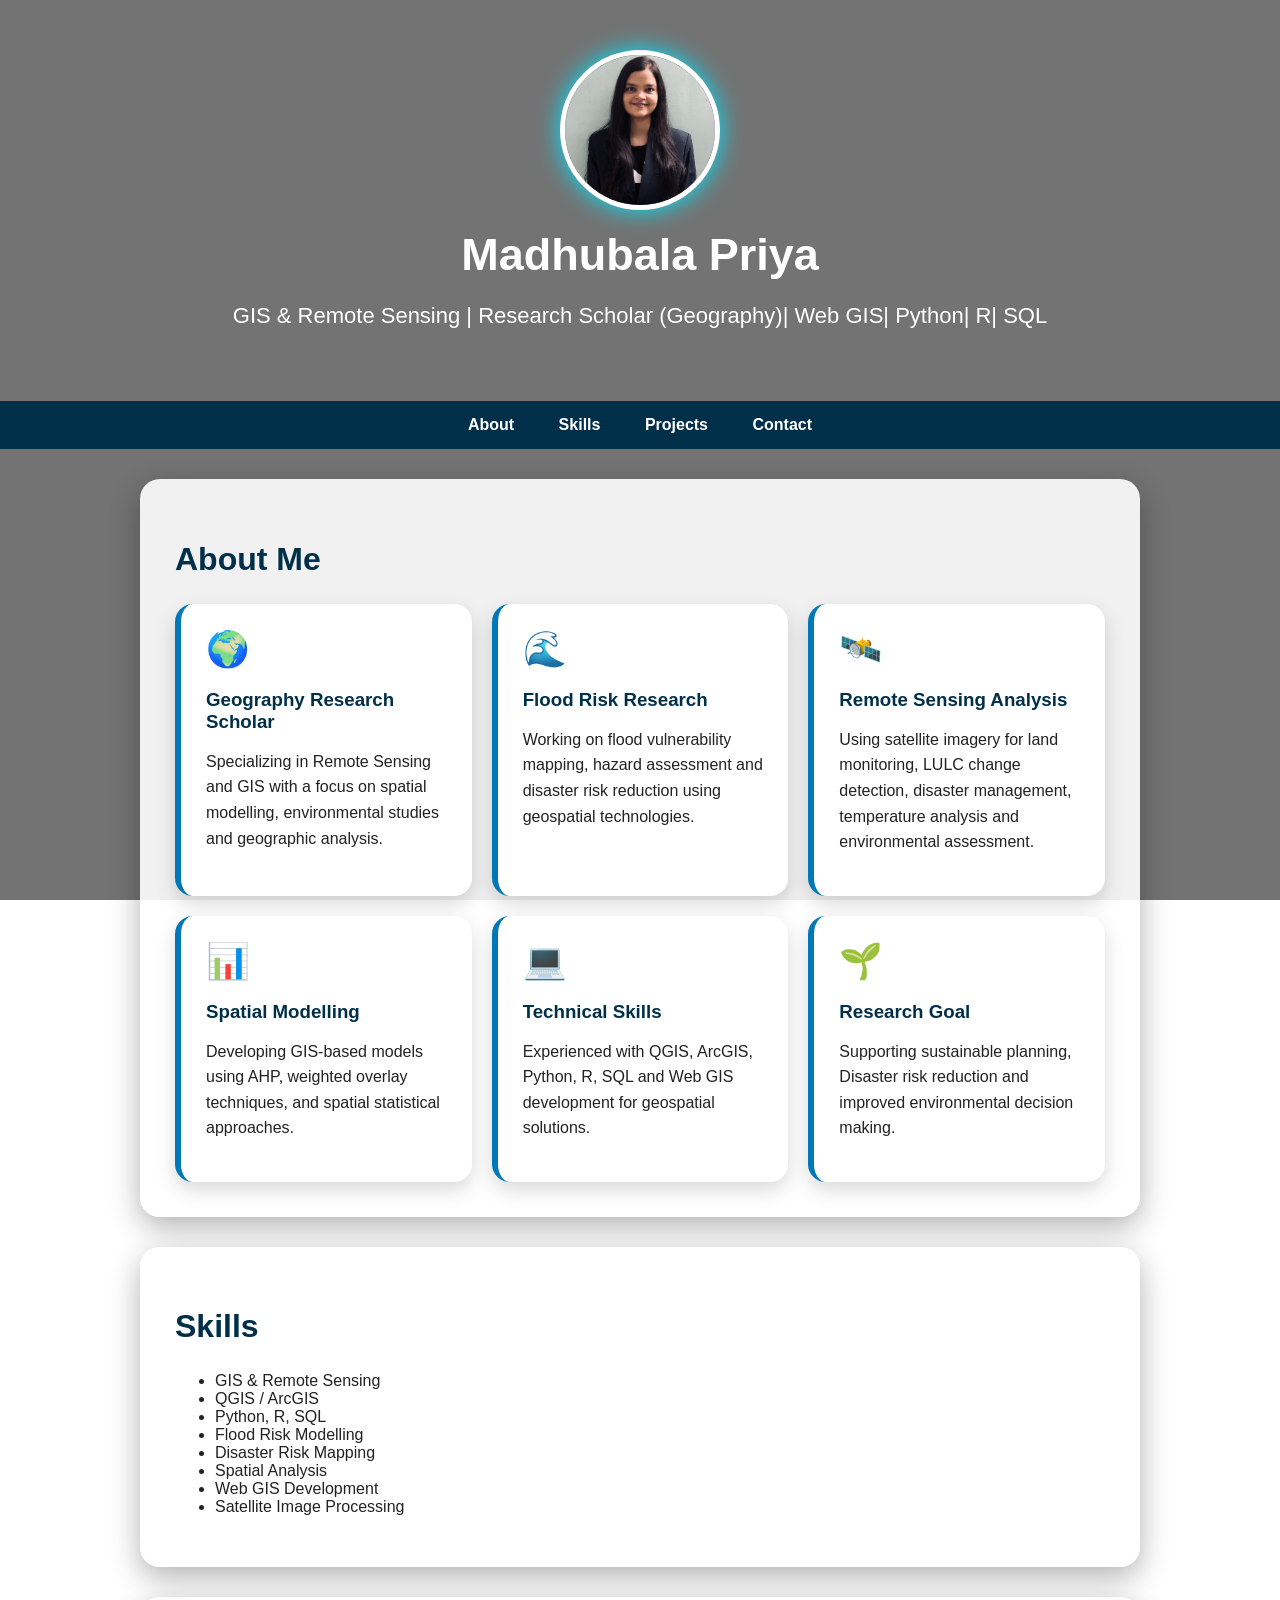
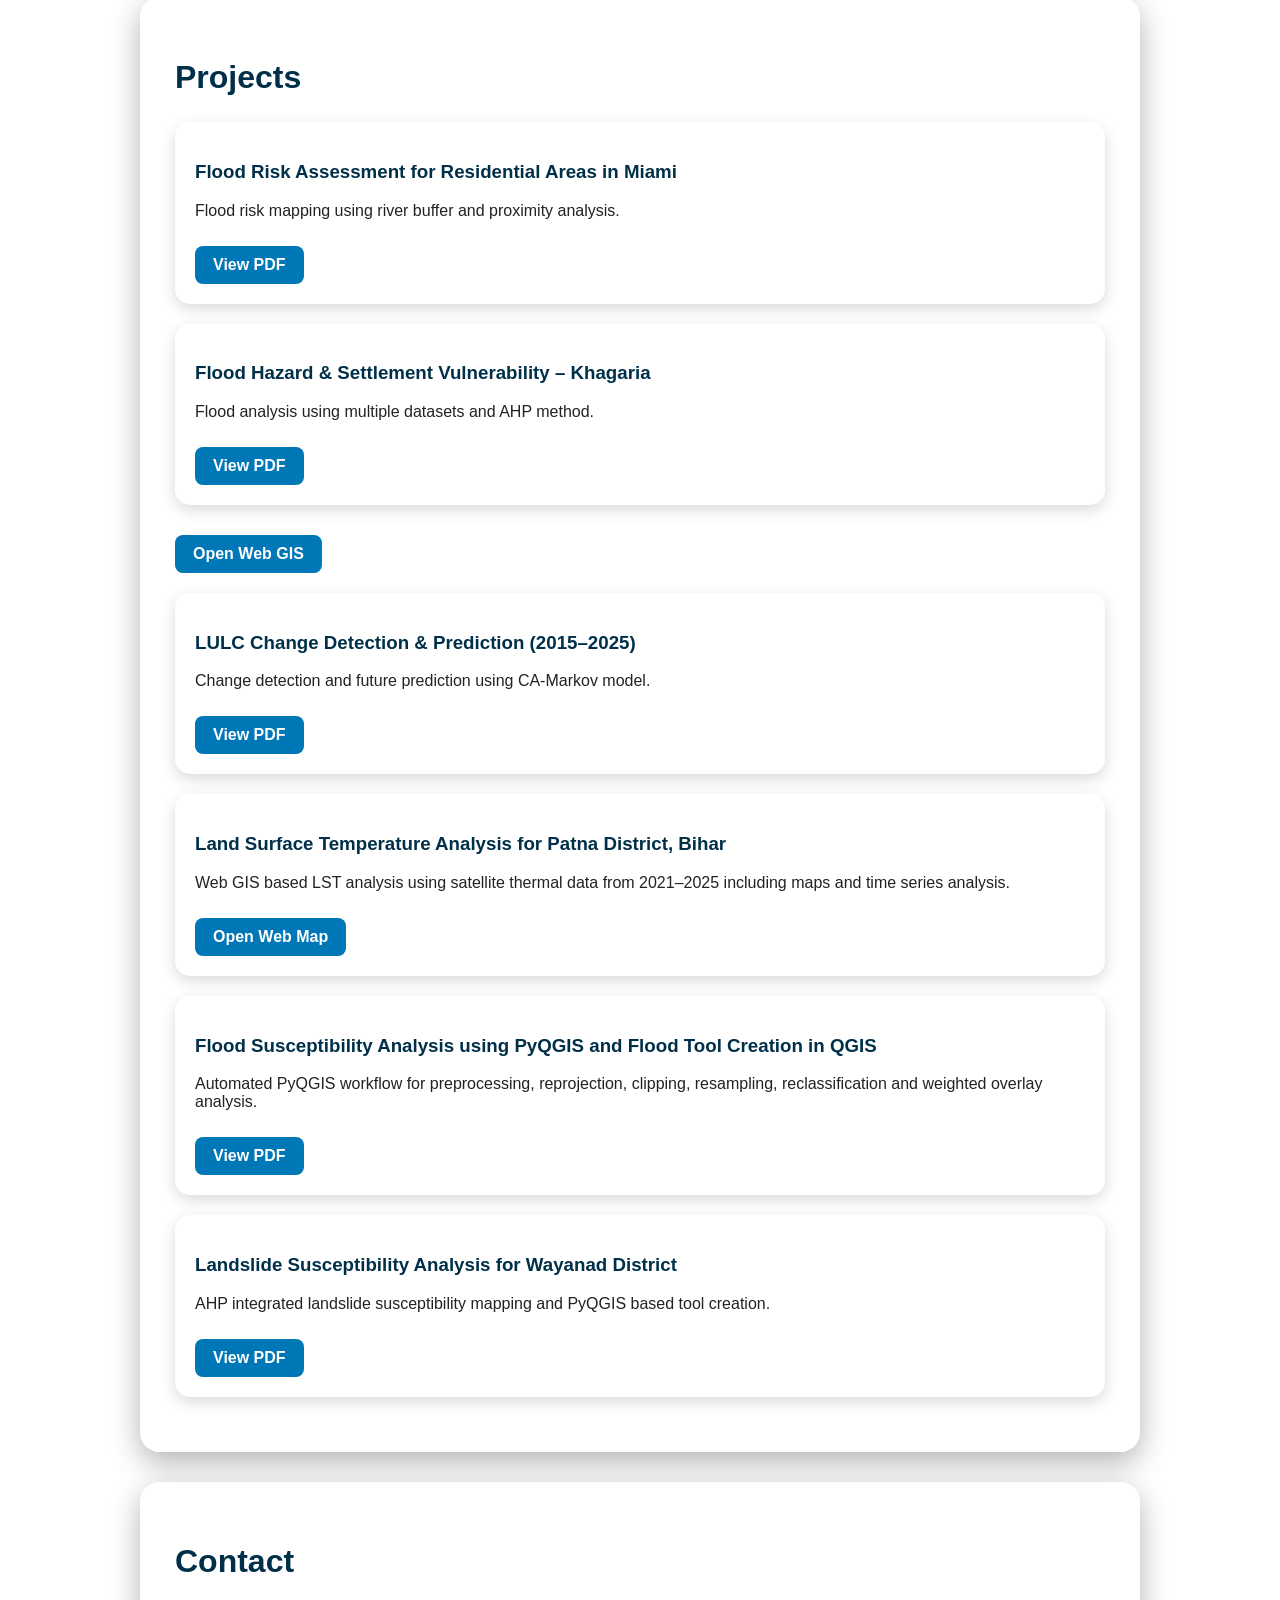
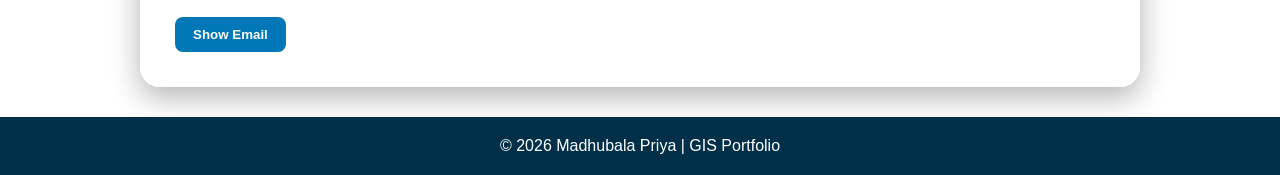
==== index.html @ aa4d96b1 "Update index.html" ====
<!DOCTYPE html>
<html lang="en">
<head>

<meta charset="UTF-8">
<meta name="viewport" content="width=device-width, initial-scale=1.0">

<title>Madhubala Priya | GIS Portfolio</title>

<style>

*{
    box-sizing:border-box;
}


body{

font-family:'Segoe UI',Arial,sans-serif;
margin:0;
color:#222;

background:
linear-gradient(rgba(0,0,0,0.55),
rgba(0,0,0,0.55)),
url("background.jpg");

background-size:cover;
background-attachment:fixed;
background-position:center;

}


/* HEADER */

header{

text-align:center;
color:white;
padding:50px 20px;

}


.profile{

width:160px;
height:160px;
border-radius:50%;
object-fit:cover;

border:5px solid white;

box-shadow:
0 0 25px #00e5ff;

}


header h1{

font-size:45px;
margin:15px 0;

}

header p{

font-size:22px;

}


/* NAV */

nav{

background:#003049;
padding:15px;
position:sticky;
top:0;
z-index:10;
text-align:center;

}


nav a{

color:white;
text-decoration:none;
margin:20px;
font-weight:bold;

}


nav a:hover{

color:#00e5ff;

}



/* SECTIONS */


section{

margin:30px auto;
max-width:1000px;

background:rgba(255,255,255,0.9);

padding:35px;

border-radius:20px;

box-shadow:
0 10px 30px rgba(0,0,0,0.3);

}


h2{

color:#003049;
font-size:32px;

}



/* ================= ABOUT NEW STYLE ================= */


.about-container{

display:grid;
grid-template-columns:repeat(auto-fit,minmax(260px,1fr));
gap:20px;
margin-top:25px;

}


.about-card{

background:white;
padding:25px;

border-radius:18px;

box-shadow:
0 8px 20px rgba(0,0,0,0.15);

transition:0.3s;

border-left:6px solid #0077b6;

}


.about-card:hover{

transform:translateY(-8px);

box-shadow:
0 15px 30px rgba(0,119,182,0.35);

}



.about-card h3{

color:#003049;
margin-bottom:10px;

}


.about-card p{

font-size:16px;
line-height:1.6;

}



.icon{

font-size:35px;

color:#0077b6;

}



/* PROJECT */


.project{

background:white;

padding:20px;

margin:20px 0;

border-radius:15px;

box-shadow:
0 5px 15px rgba(0,0,0,0.15);

transition:.3s;

}


.project:hover{

transform:translateY(-5px);

}


.project h3{

color:#003049;

}



.button,
.project-link,
button{

display:inline-block;

background:#0077b6;

color:white;

padding:10px 18px;

border-radius:8px;

text-decoration:none;

border:none;

cursor:pointer;

font-weight:bold;

margin-top:10px;

}



.button:hover,
.project-link:hover,
button:hover{

background:#023e8a;

}



/* CONTACT */


#emailBox{

display:none;

margin-top:15px;

font-size:18px;

font-weight:bold;

color:#003049;

}


footer{

text-align:center;

background:#003049;

color:white;

padding:20px;

}


</style>

</head>


<body>



<header>


<img src="WhatsApp Image 2026-06-14 at 5.19.28 PM.jpeg" class="profile">


<h1>Madhubala Priya</h1>

<p>GIS & Remote Sensing | Research Scholar (Geography)| Web GIS| Python| R| SQL</p>


</header>



<nav>

<a href="#about">About</a>

<a href="#skills">Skills</a>

<a href="#projects">Projects</a>

<a href="#contact">Contact</a>


</nav>




<!-- ================= ABOUT SECTION UPDATED ================= -->


<section id="about">


<h2>About Me</h2>


<div class="about-container">



<div class="about-card">

<div class="icon">🌍</div>

<h3>Geography Research Scholar</h3>

<p>

Specializing in Remote Sensing and GIS with a focus on
spatial modelling, environmental studies and geographic analysis.

</p>

</div>





<div class="about-card">

<div class="icon">🌊</div>

<h3>Flood Risk Research</h3>

<p>

Working on flood vulnerability mapping,
hazard assessment and disaster risk reduction
using geospatial technologies.

</p>

</div>





<div class="about-card">

<div class="icon">🛰️</div>

<h3>Remote Sensing Analysis</h3>

<p>

Using satellite imagery for land monitoring,
LULC change detection, disaster management, temperature analysis
and environmental assessment.

</p>

</div>





<div class="about-card">

<div class="icon">📊</div>

<h3>Spatial Modelling</h3>

<p>

Developing GIS-based models using
AHP, weighted overlay techniques,
and spatial statistical approaches.

</p>

</div>





<div class="about-card">

<div class="icon">💻</div>

<h3>Technical Skills</h3>

<p>

Experienced with QGIS, ArcGIS,
Python, R, SQL and Web GIS development
for geospatial solutions.

</p>

</div>





<div class="about-card">

<div class="icon">🌱</div>

<h3>Research Goal</h3>

<p>

Supporting sustainable planning,
Disaster risk reduction and improved
environmental decision making.

</p>

</div>



</div>


</section>







<section id="skills">


<h2>Skills</h2>


<ul>

<li>GIS & Remote Sensing</li>

<li>QGIS / ArcGIS</li>

<li>Python, R, SQL</li>

<li>Flood Risk Modelling</li>

<li>Disaster Risk Mapping</li>

<li>Spatial Analysis</li>

<li>Web GIS Development</li>

<li>Satellite Image Processing</li>


</ul>


</section>






<section id="projects">


<h2>Projects</h2>



<div class="project">

<h3>Flood Risk Assessment for Residential Areas in Miami</h3>

<p>
Flood risk mapping using river buffer and proximity analysis.
</p>

<a class="button"
href="pdfs/Capstoneproject1 (1).pdf"
target="_blank">
View PDF
</a>

</div>





<div class="project">

<h3>
Flood Hazard & Settlement Vulnerability – Khagaria
</h3>


<p>
Flood analysis using multiple datasets and AHP method.
</p>


<a class="button"
href="Capstoneproject2 (2).pdf"
target="_blank">
View PDF
</a>

</div>

<a class="project-link"
href="index2.html"
target="_blank">
Open Web GIS
</a>




<div class="project">


<h3>
LULC Change Detection & Prediction (2015–2025)
</h3>


<p>
Change detection and future prediction using CA-Markov model.
</p>


<a class="button"
href="Capstoneproject3 (1).pdf"
target="_blank">
View PDF
</a>


</div>






<div class="project">


<h3>
Land Surface Temperature Analysis for Patna District, Bihar
</h3>


<p>

Web GIS based LST analysis using satellite thermal data
from 2021–2025 including maps and time series analysis.

</p>



<a class="project-link"

href="https://madhubalapriya2-debug.github.io/Land-Surface-Temperature-patna-/"

target="_blank">

Open Web Map

</a>


</div>







<div class="project">


<h3>
Flood Susceptibility Analysis using PyQGIS
and Flood Tool Creation in QGIS
</h3>


<p>

Automated PyQGIS workflow for preprocessing,
reprojection, clipping, resampling, reclassification
and weighted overlay analysis.

</p>


<a class="button"

href="Capstoneproject4 (1).pdf"

target="_blank">

View PDF

</a>


</div>








<div class="project">


<h3>
Landslide Susceptibility Analysis for Wayanad District
</h3>


<p>

AHP integrated landslide susceptibility mapping
and PyQGIS based tool creation.

</p>


<a class="button"

href="Capstoneproject5 (1).pdf"

target="_blank">

View PDF

</a>


</div>





</section>





<section id="contact">


<h2>Contact</h2>


<button onclick="showEmail()">
Show Email
</button>


<div id="emailBox">

Email:
madhubalapriya2@gmail.com

</div>


</section>





<footer>


© 2026 Madhubala Priya | GIS Portfolio


</footer>





<script>


function showEmail(){

document.getElementById("emailBox")
.style.display="block";

}


</script>



</body>
</html>
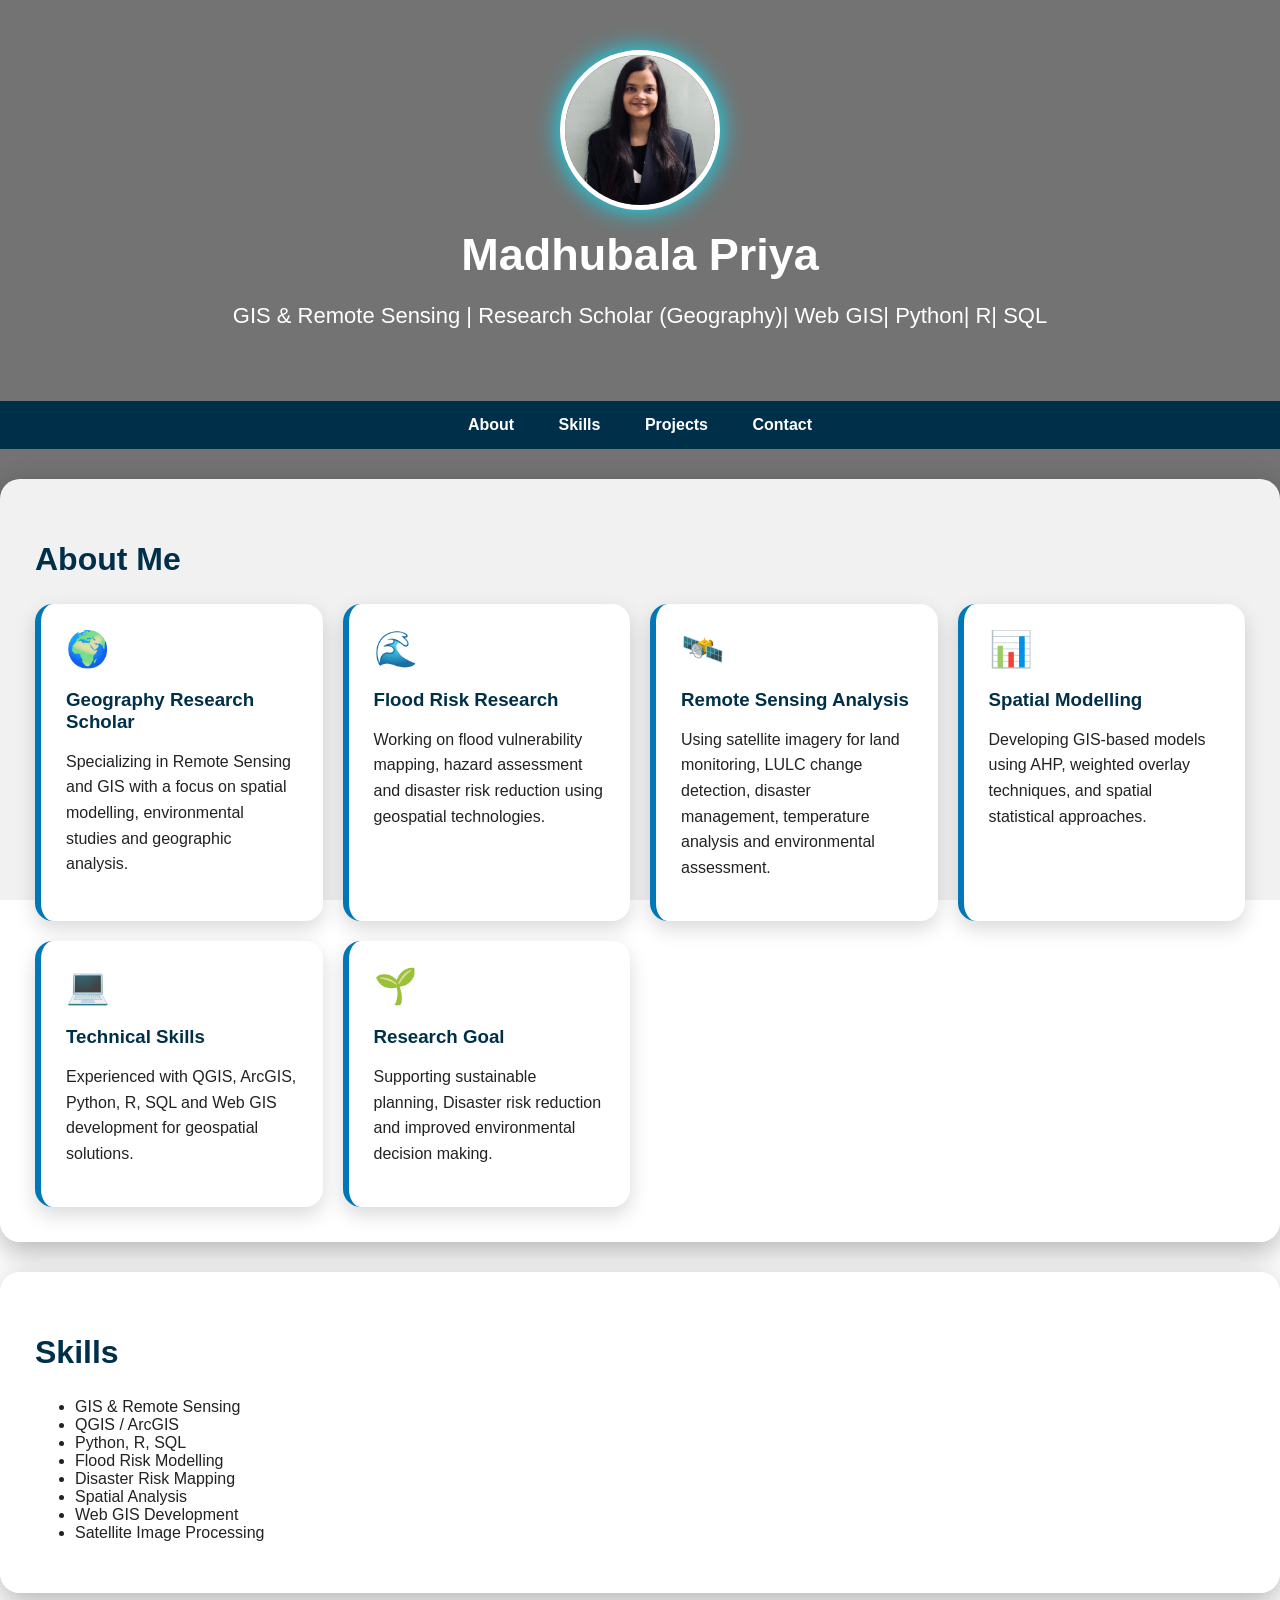
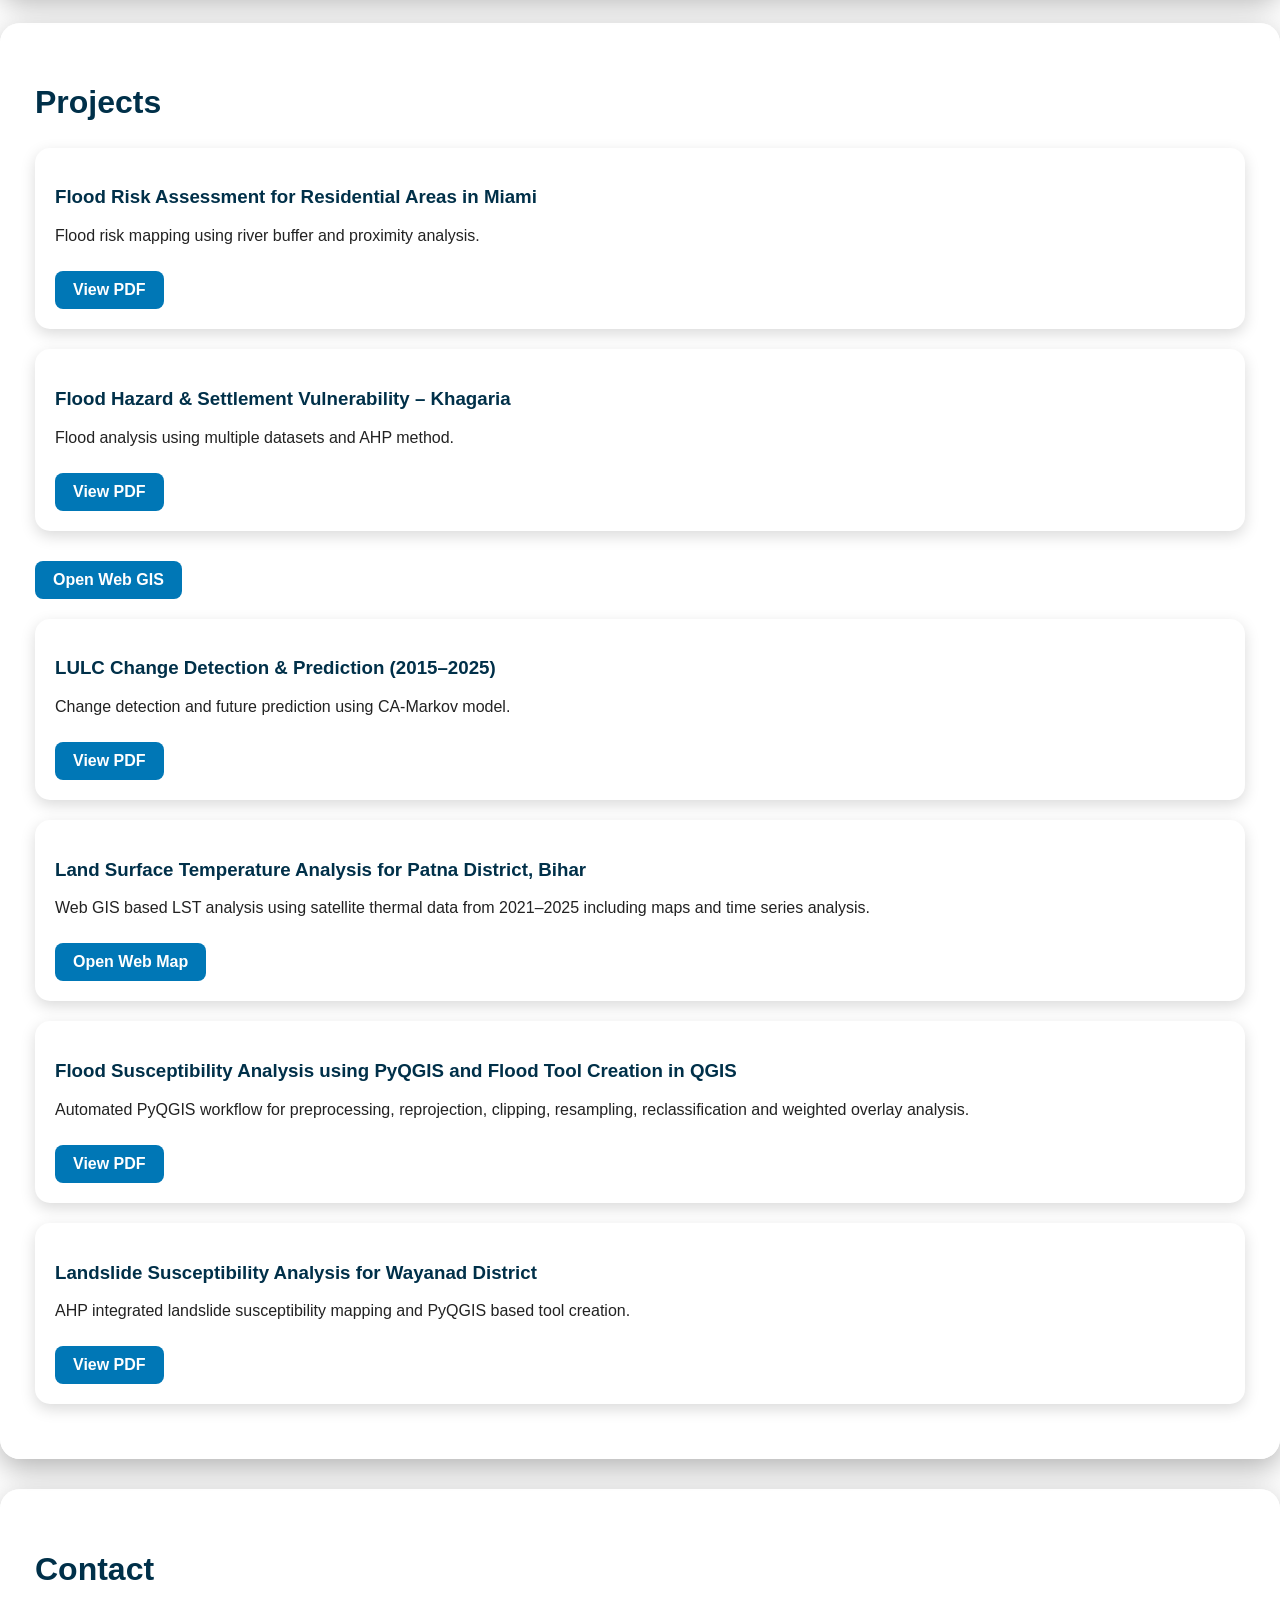
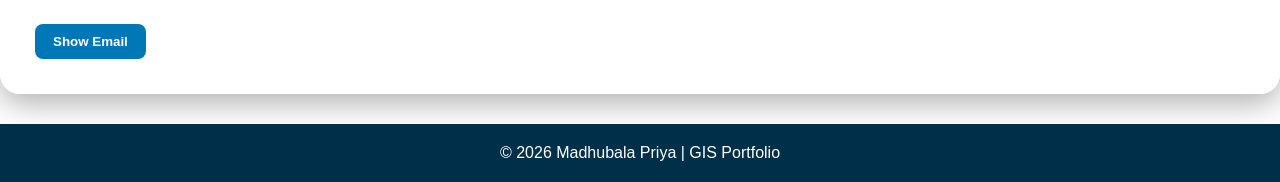
==== commit 108e3853: "Update index.html" ====
--- a/index.html
+++ b/index.html
@@ -110,7 +110,7 @@
 section{
 
 margin:30px auto;
-max-width:1000px;
+max-width:1300px;
 
 background:rgba(255,255,255,0.9);
 
@@ -538,7 +538,7 @@
 </p>
 
 <a class="button"
-href="pdfs/Capstoneproject1 (1).pdf"
+href="Capstoneproject1 (1).pdf"
 target="_blank">
 View PDF
 </a>
@@ -572,7 +572,7 @@
 <a class="project-link"
 href="index2.html"
 target="_blank">
-Open Web GIS
+Open Web GIS 
 </a>
 
 
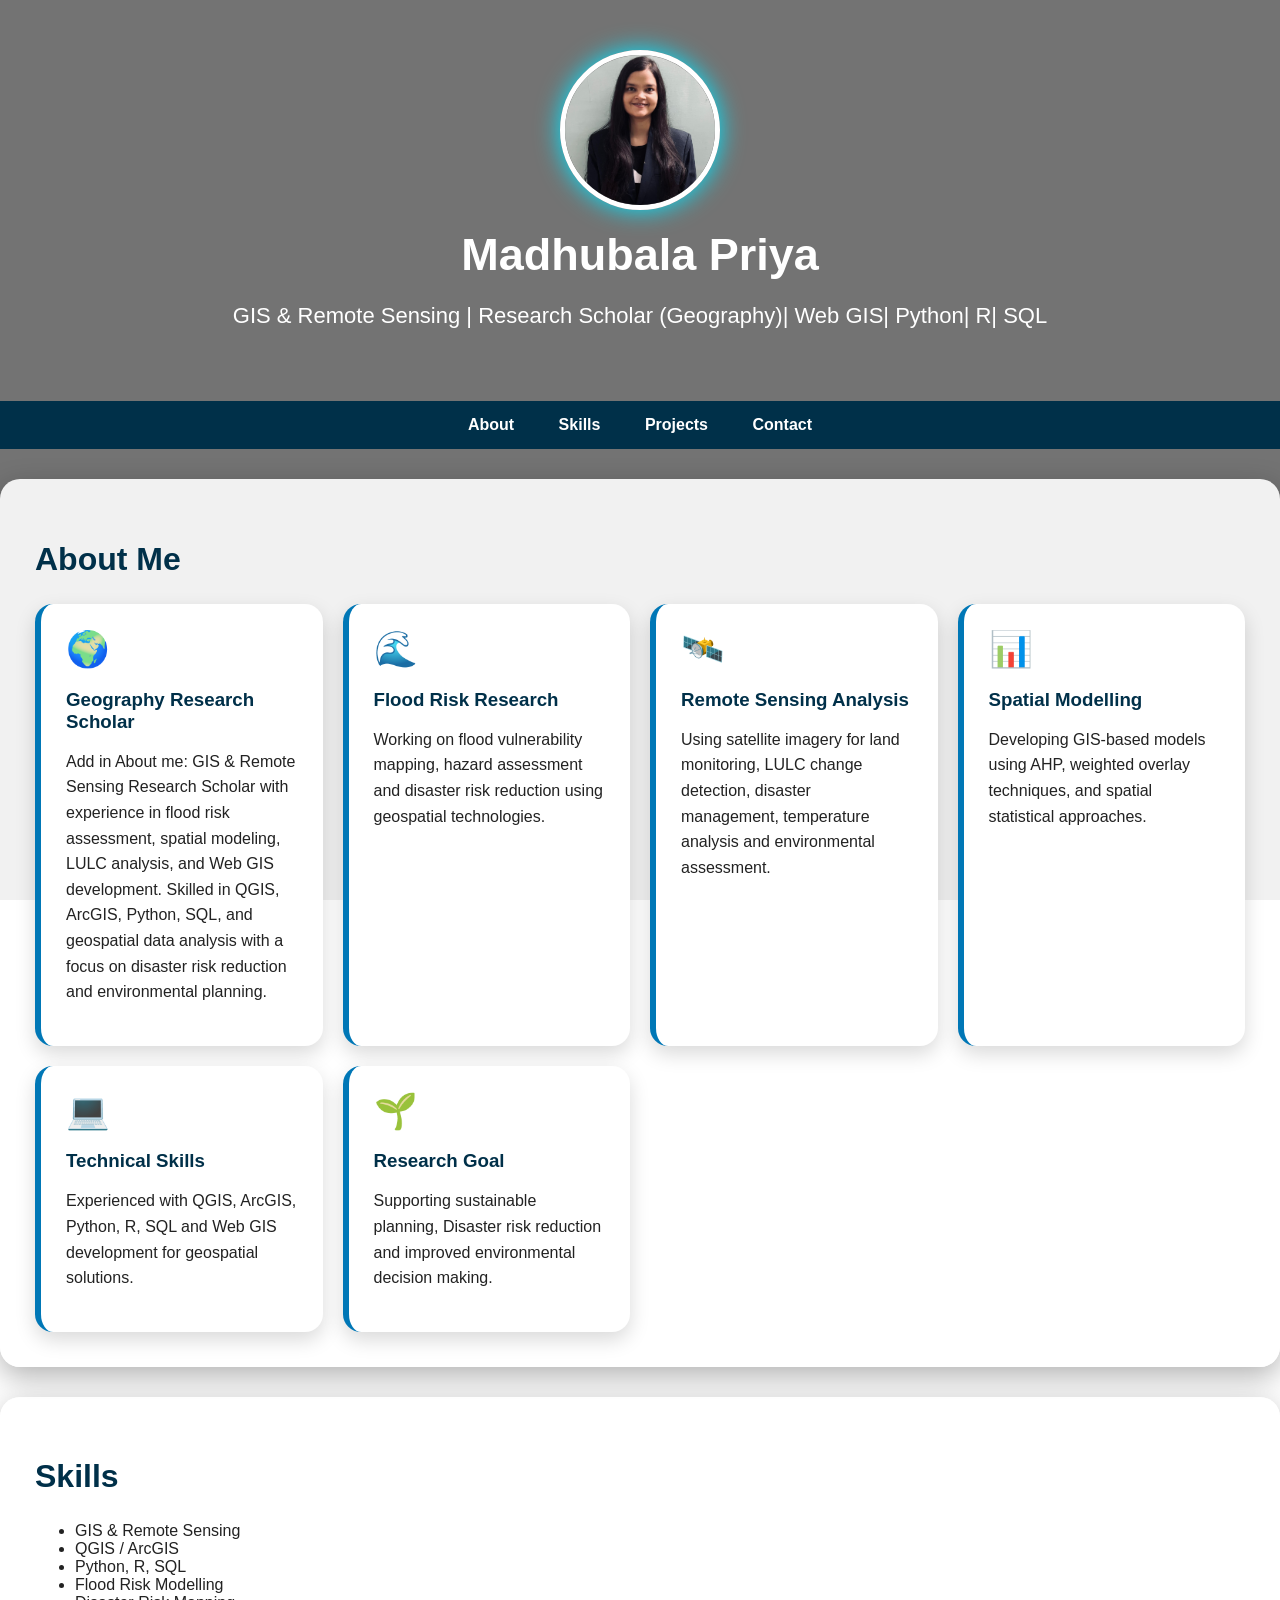
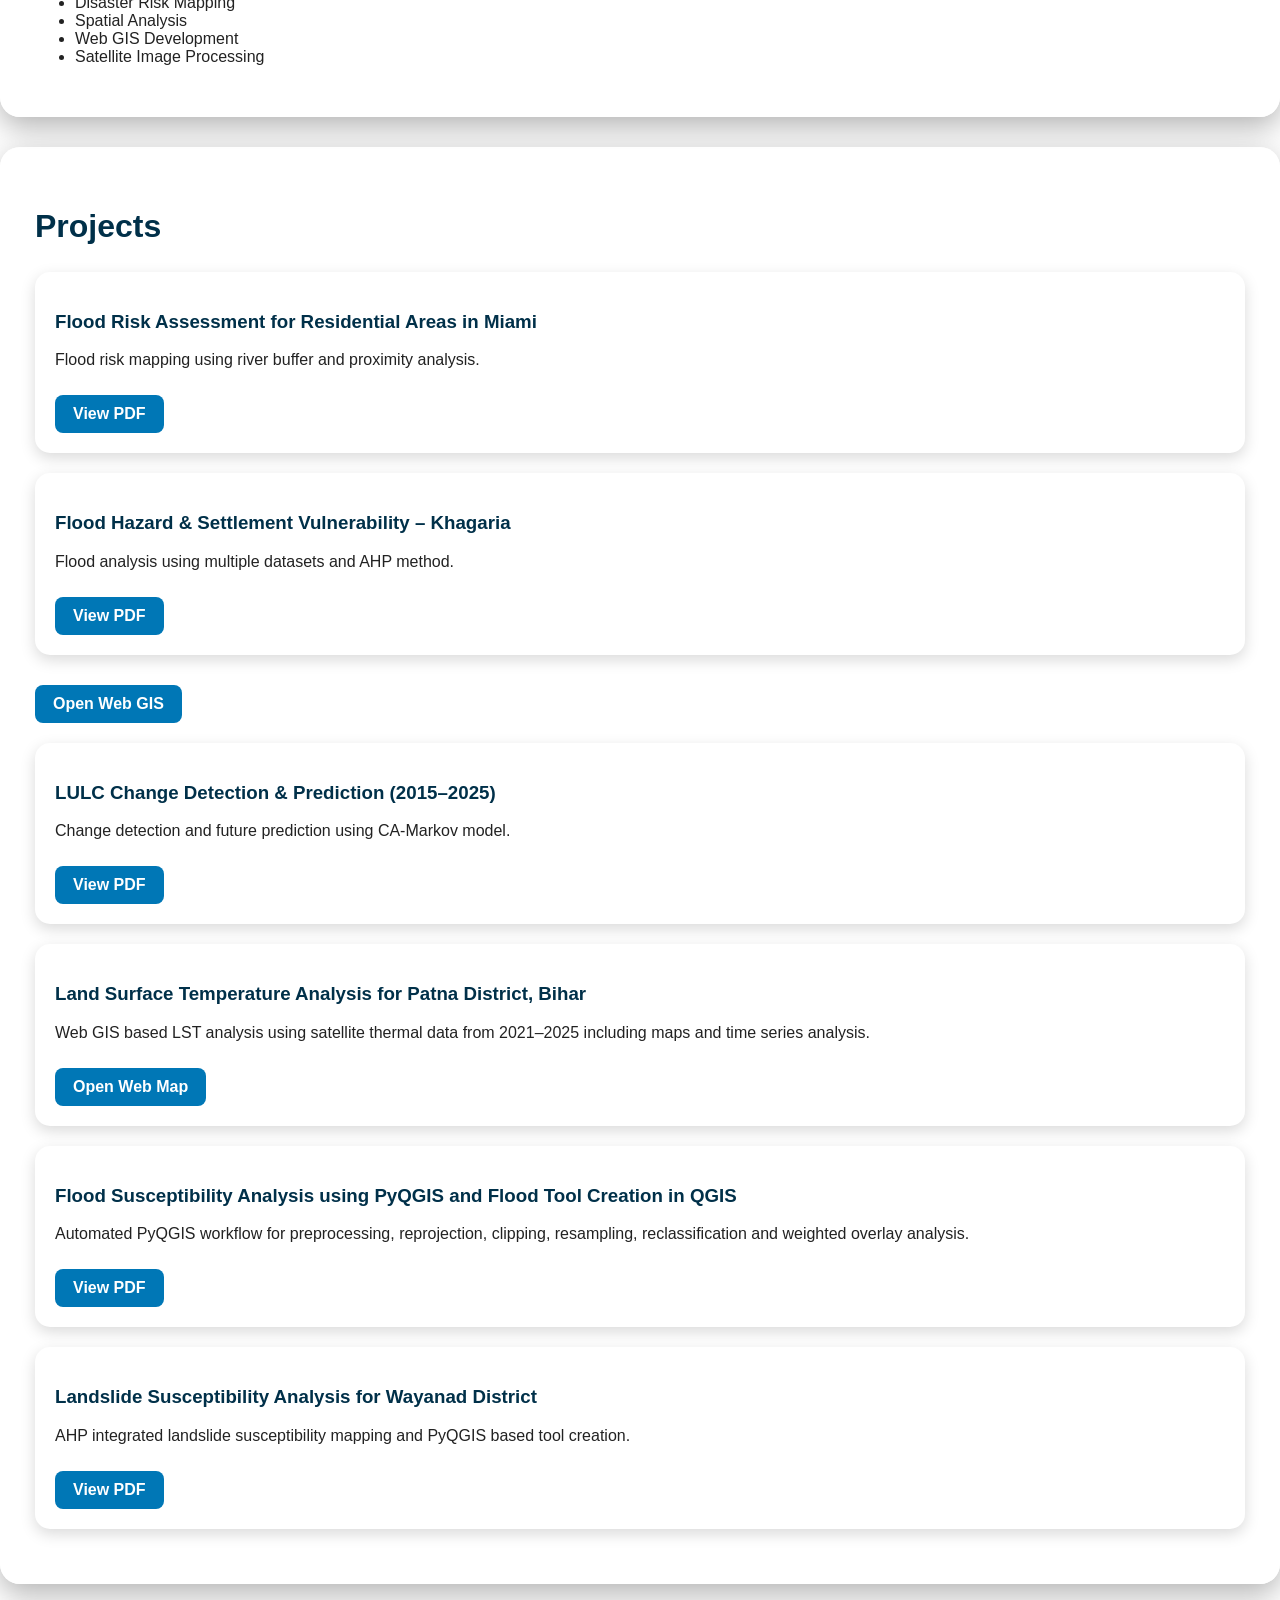
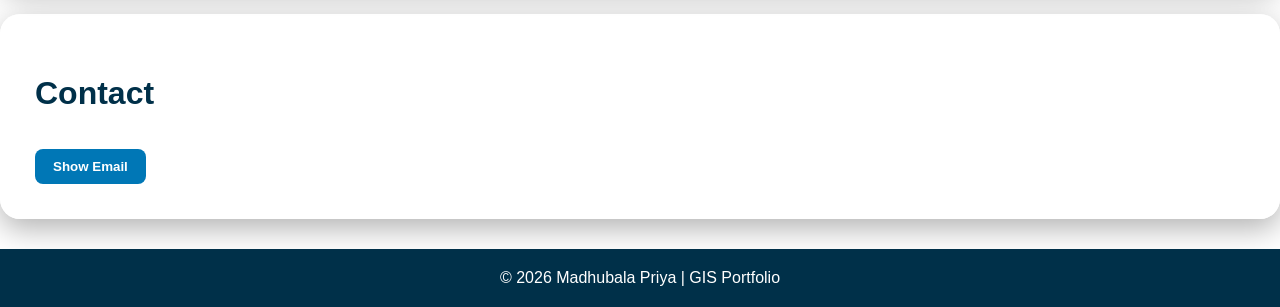
==== commit 834283b1: "Update index.html" ====
--- a/index.html
+++ b/index.html
@@ -367,8 +367,9 @@
 
 <p>
 
-Specializing in Remote Sensing and GIS with a focus on
-spatial modelling, environmental studies and geographic analysis.
+Add in About me: GIS & Remote Sensing Research Scholar with experience in flood risk assessment,
+spatial modeling, LULC analysis, and Web GIS development. Skilled in QGIS, ArcGIS, Python, SQL, 
+and geospatial data analysis with a focus on disaster risk reduction and environmental planning.
 
 </p>
 
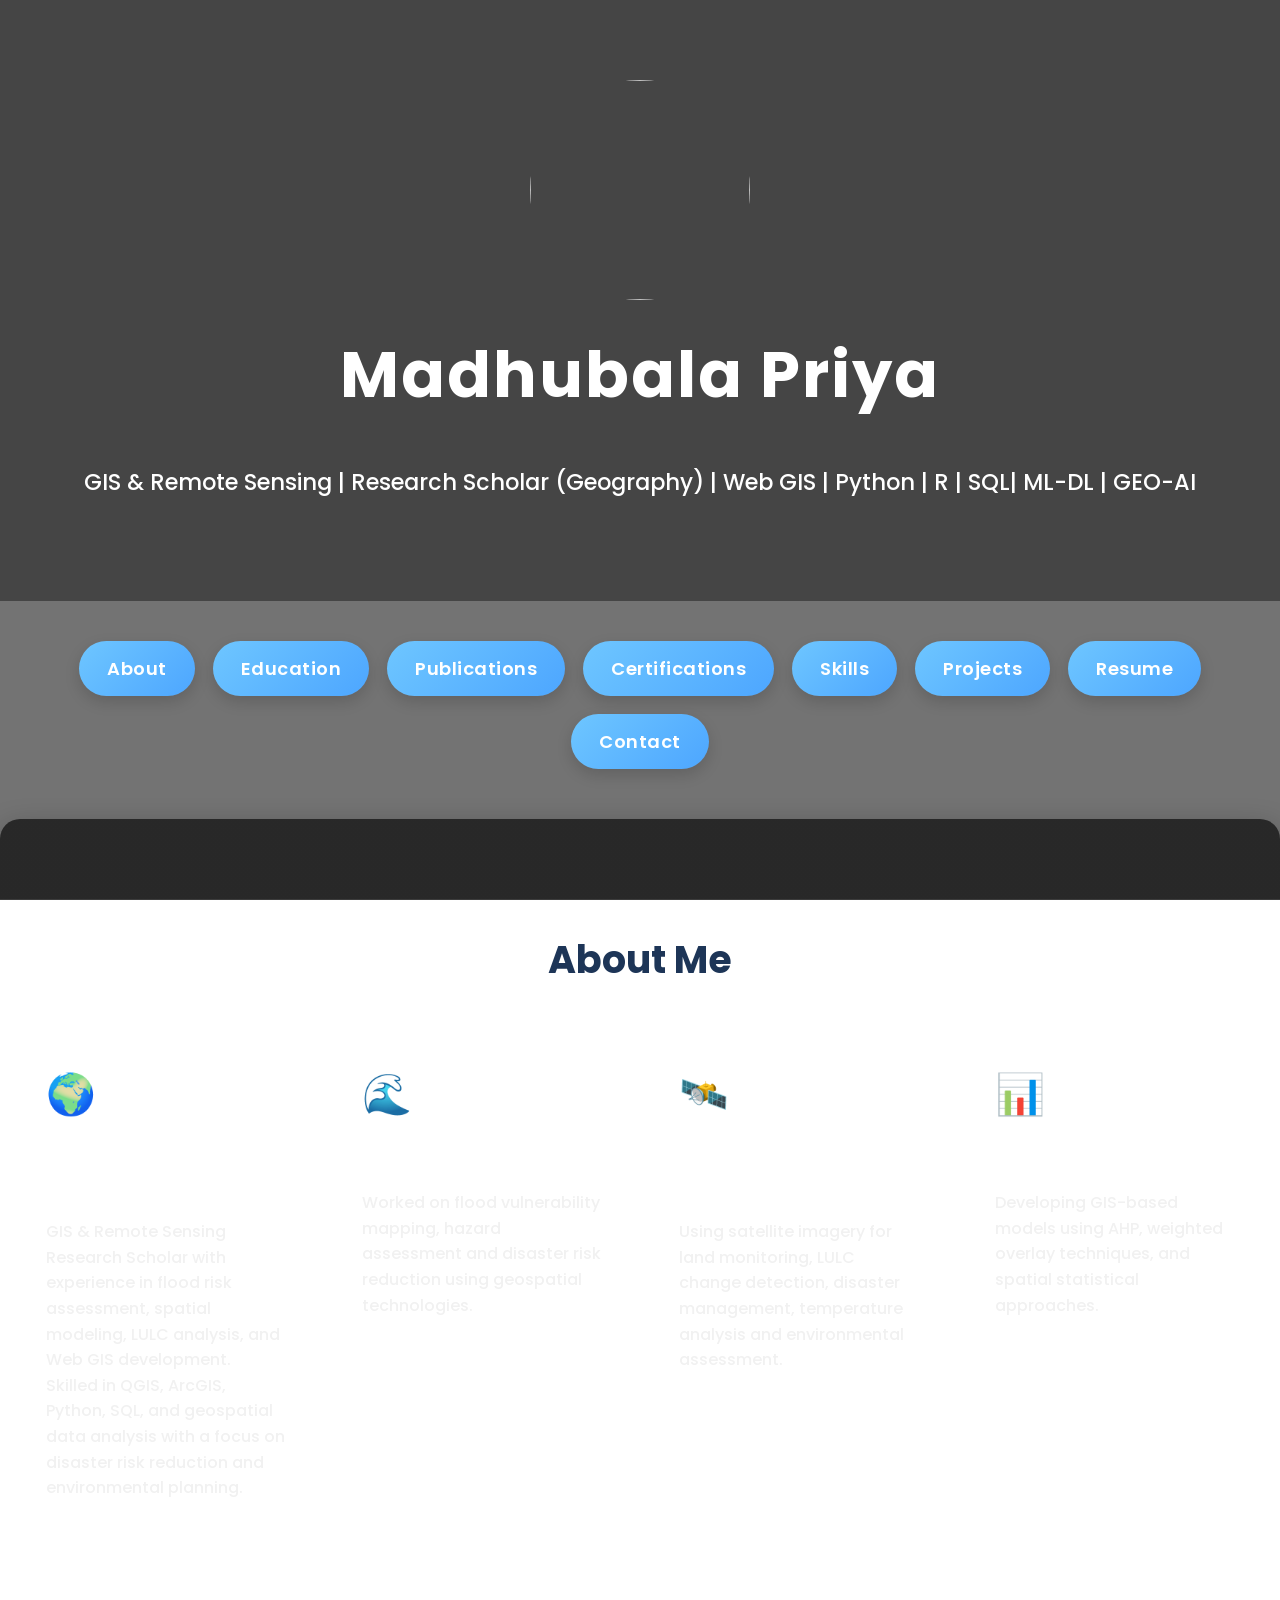
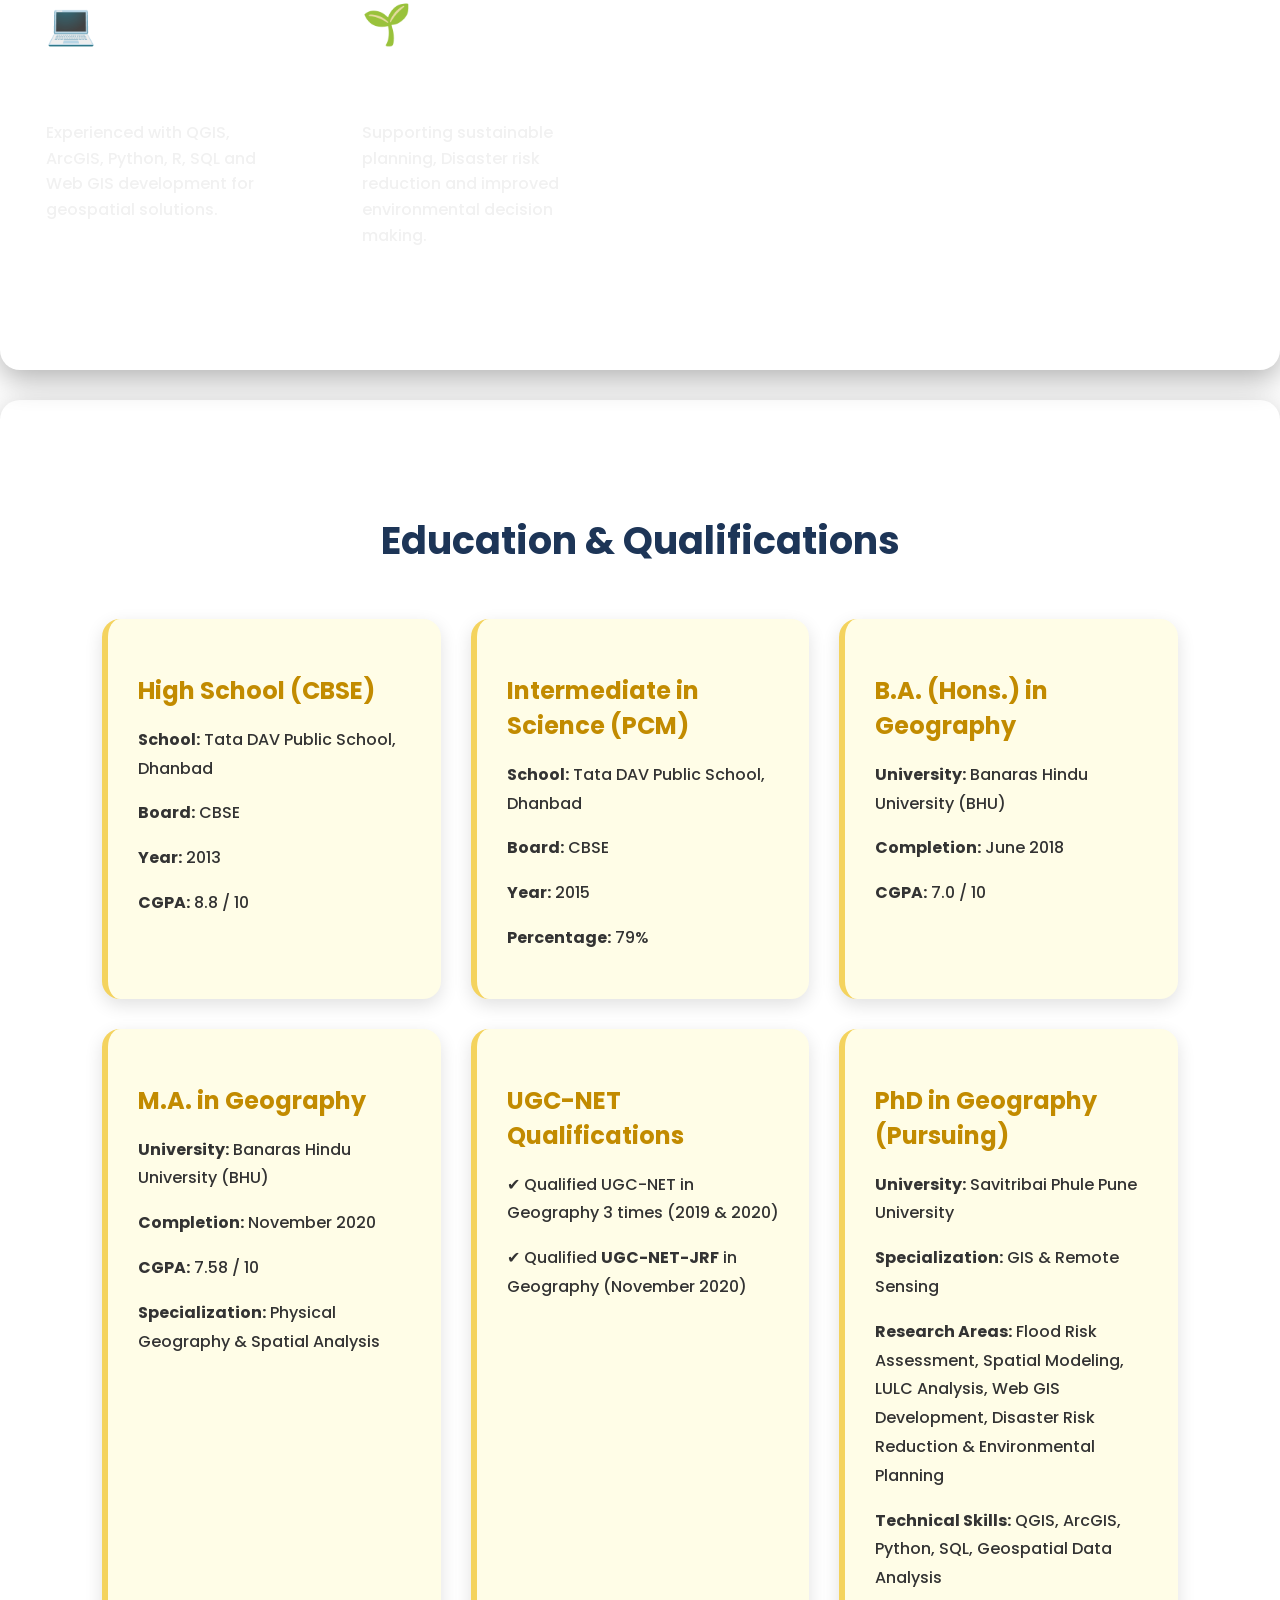
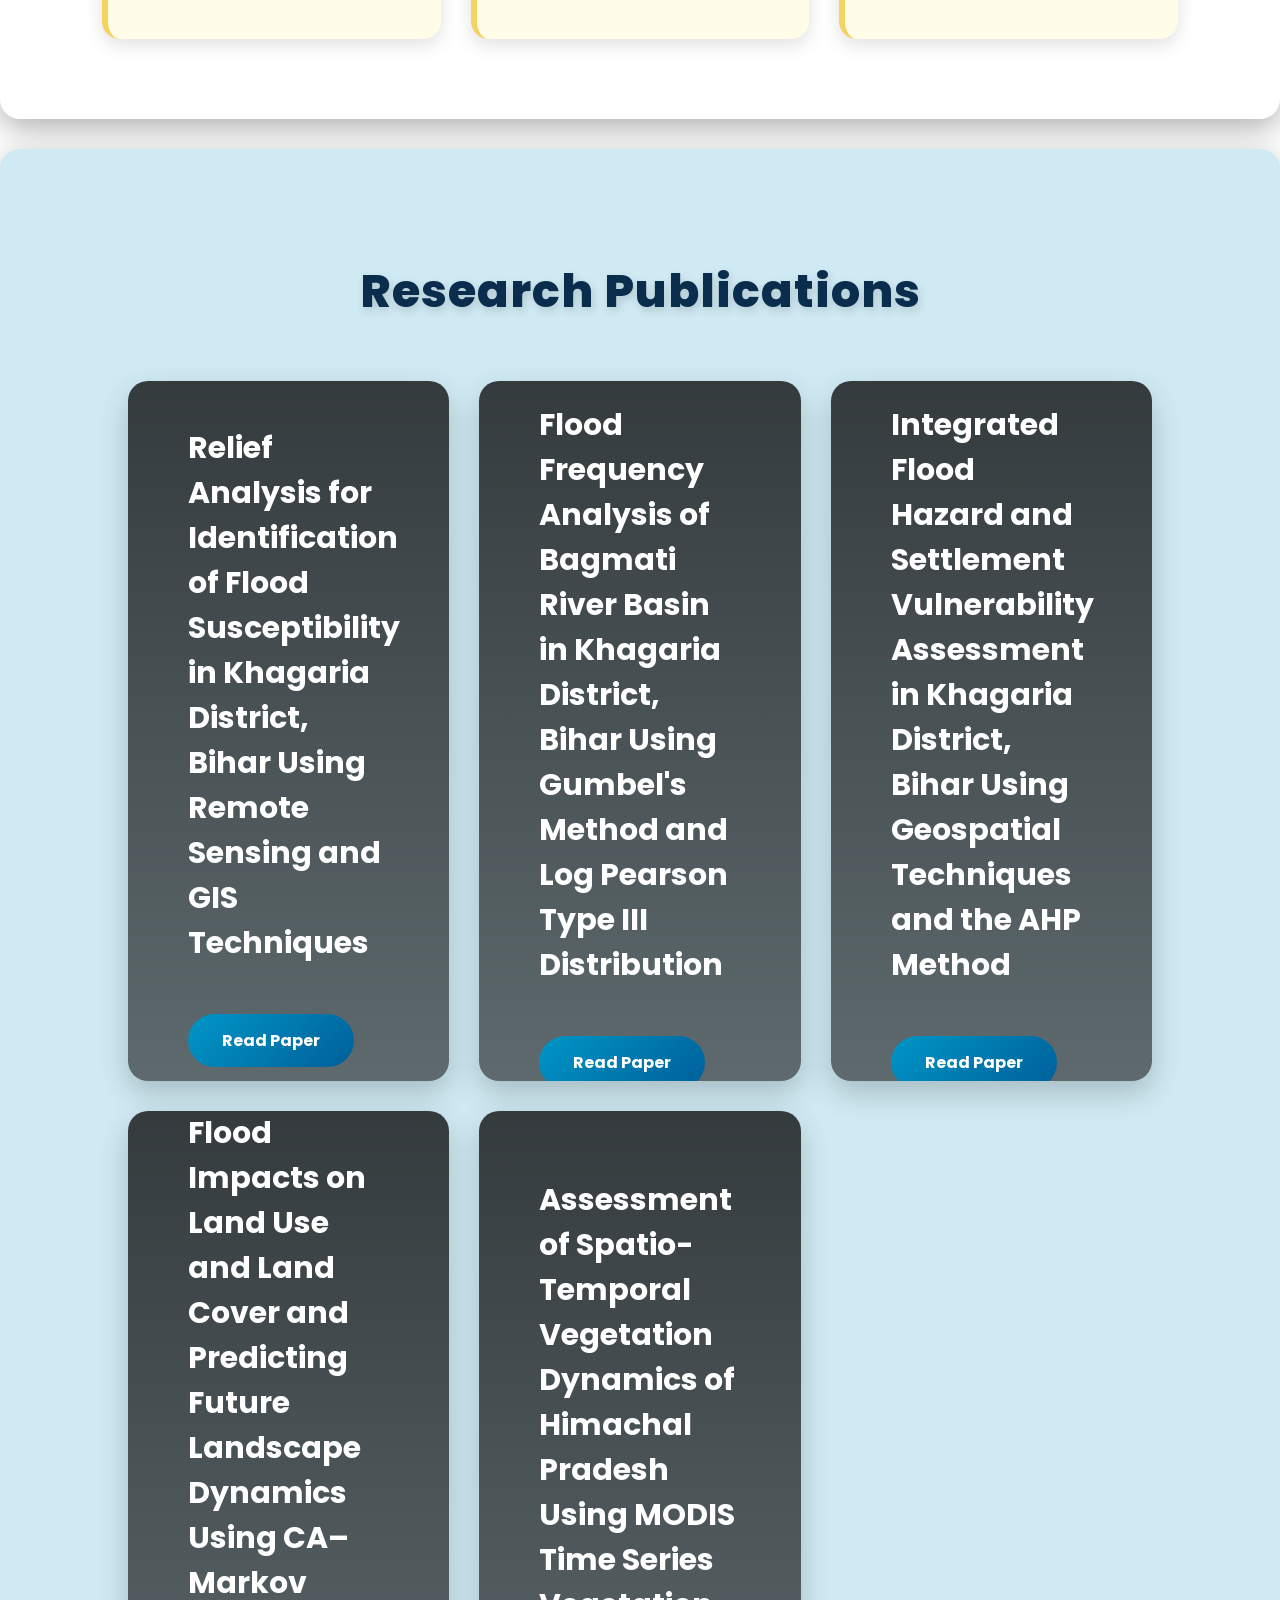
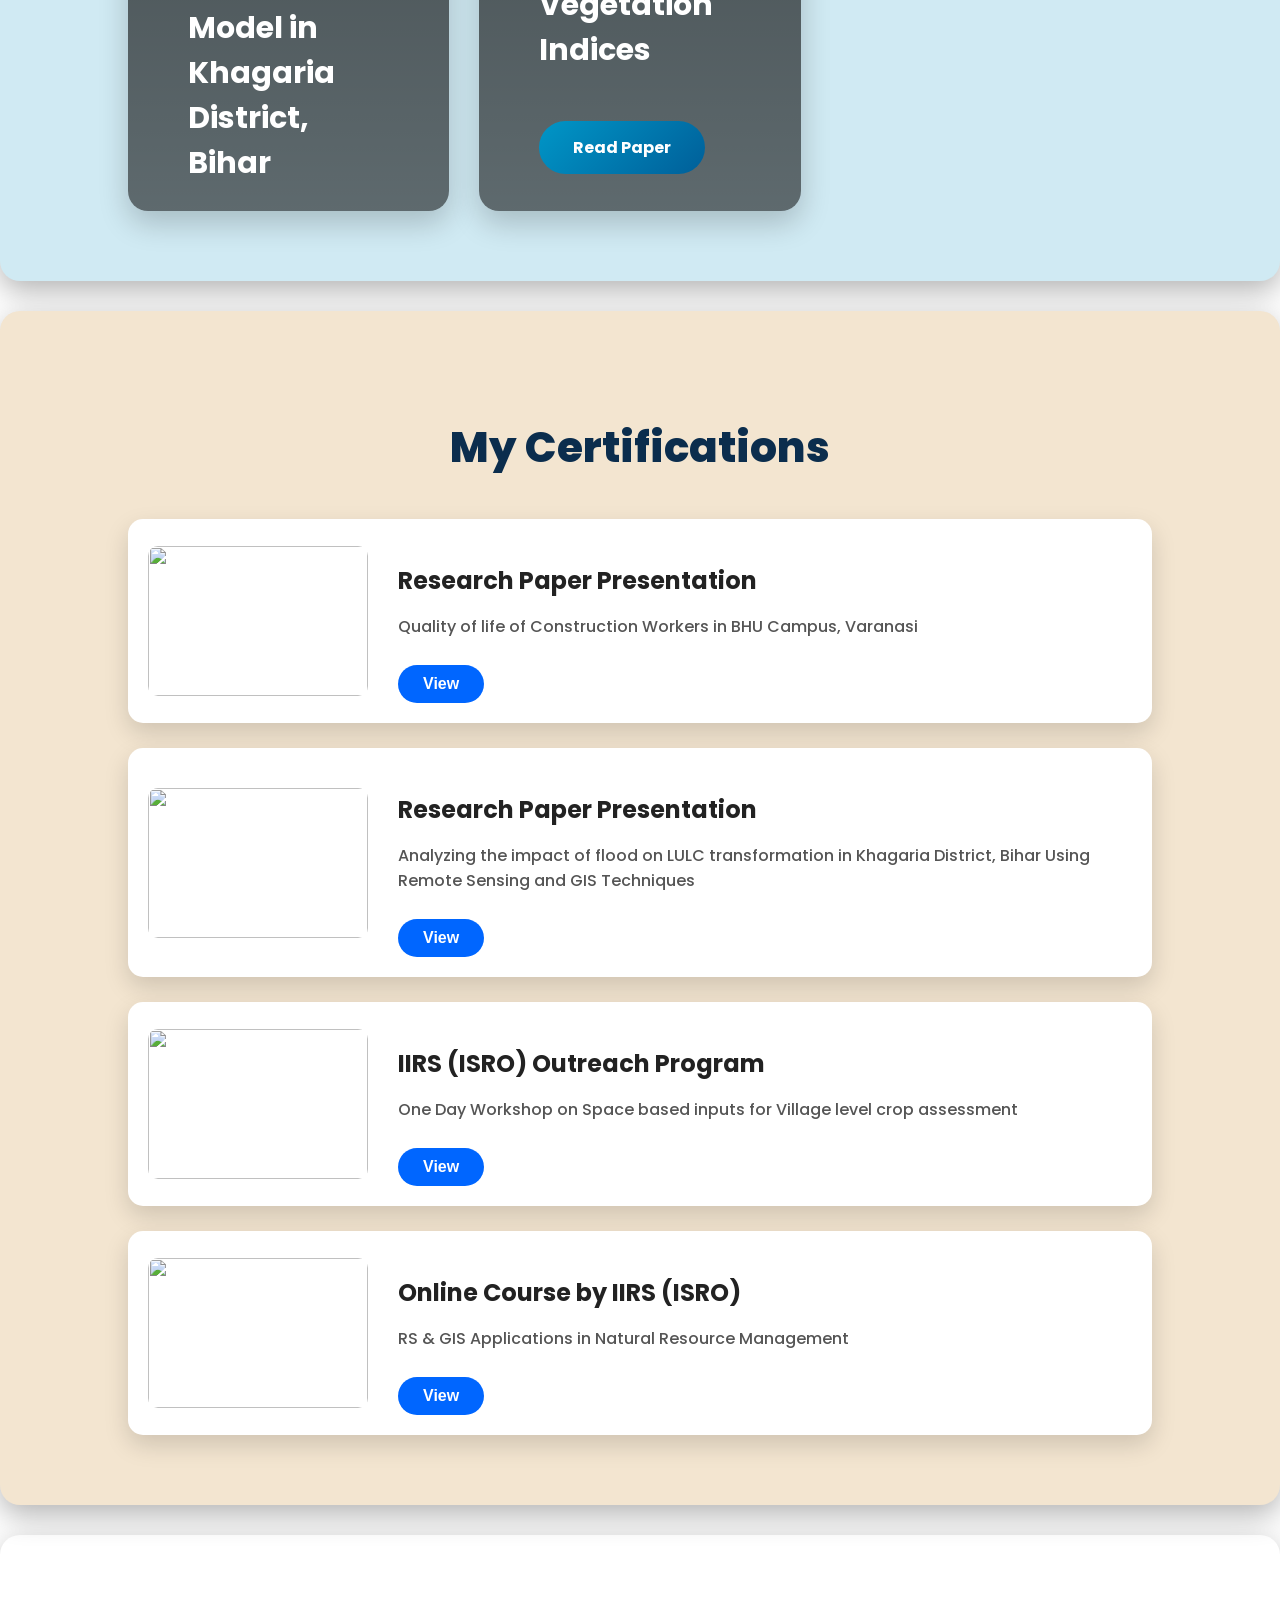
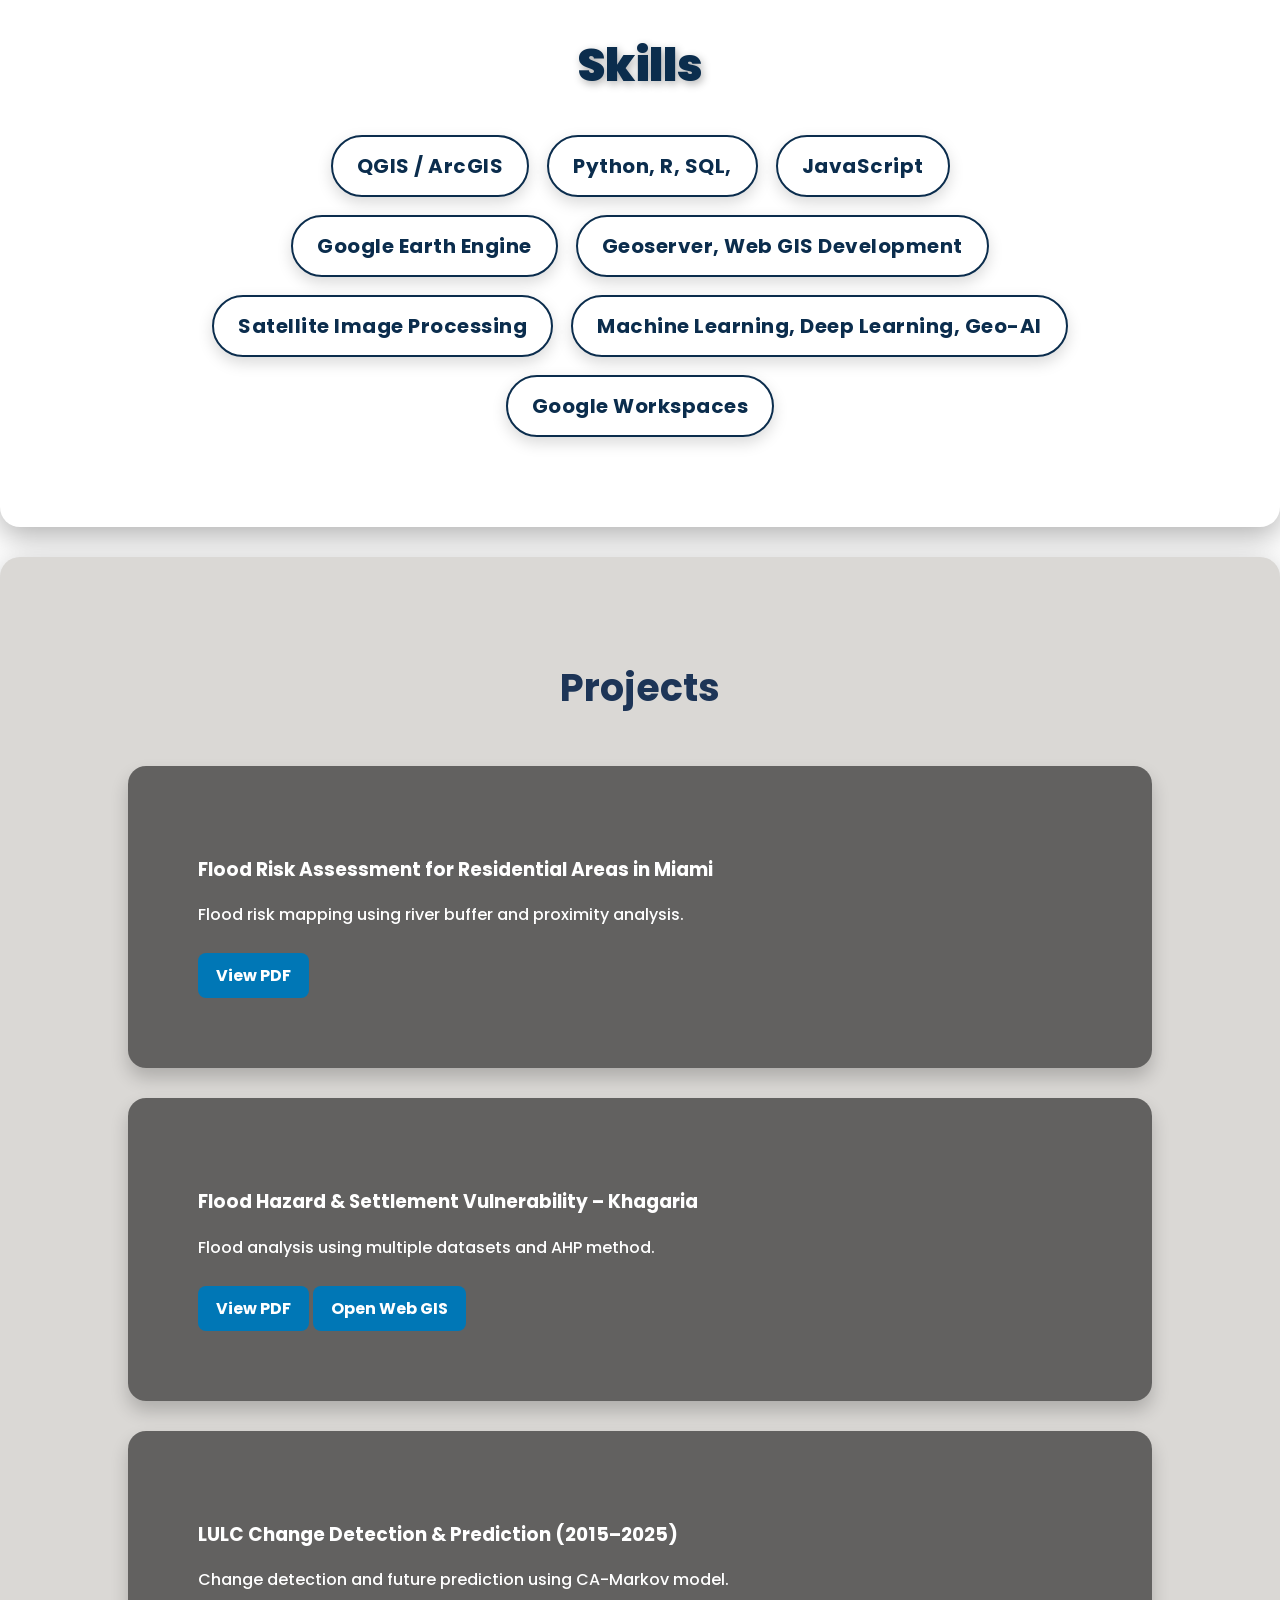
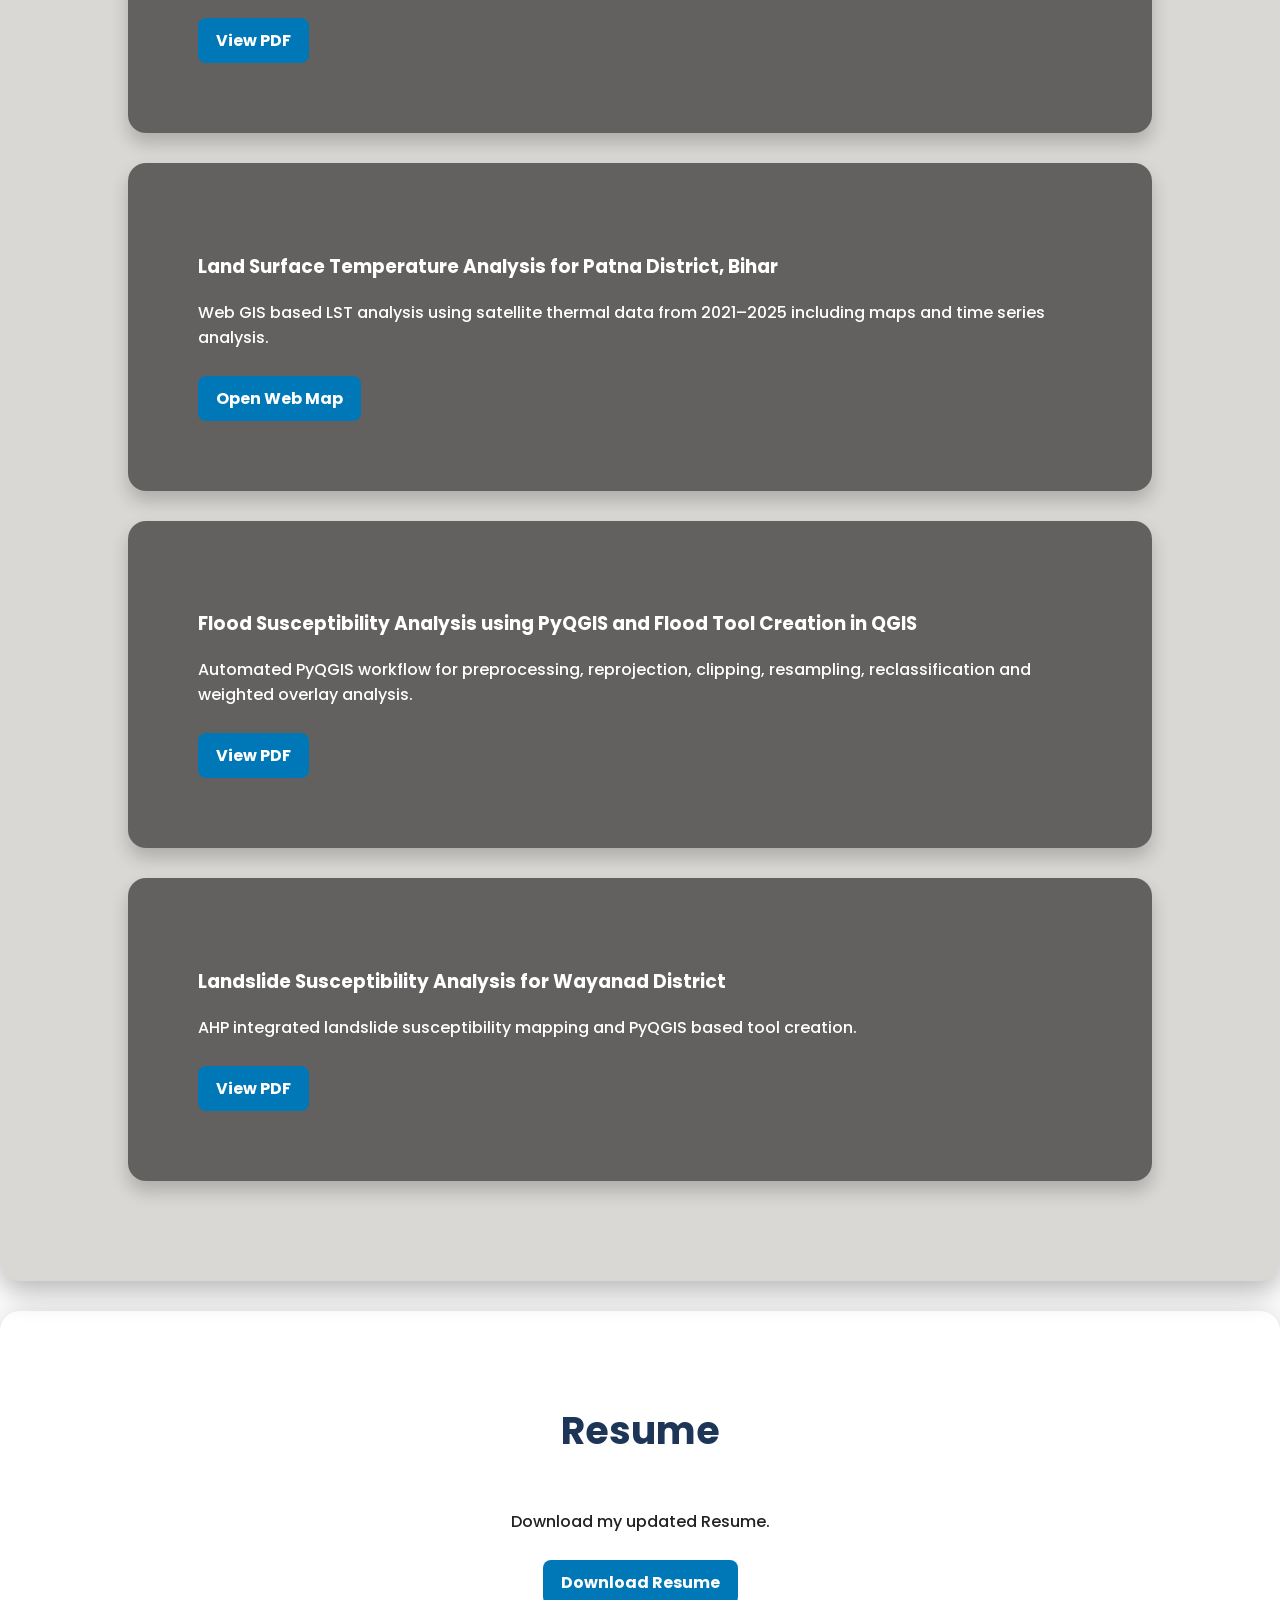
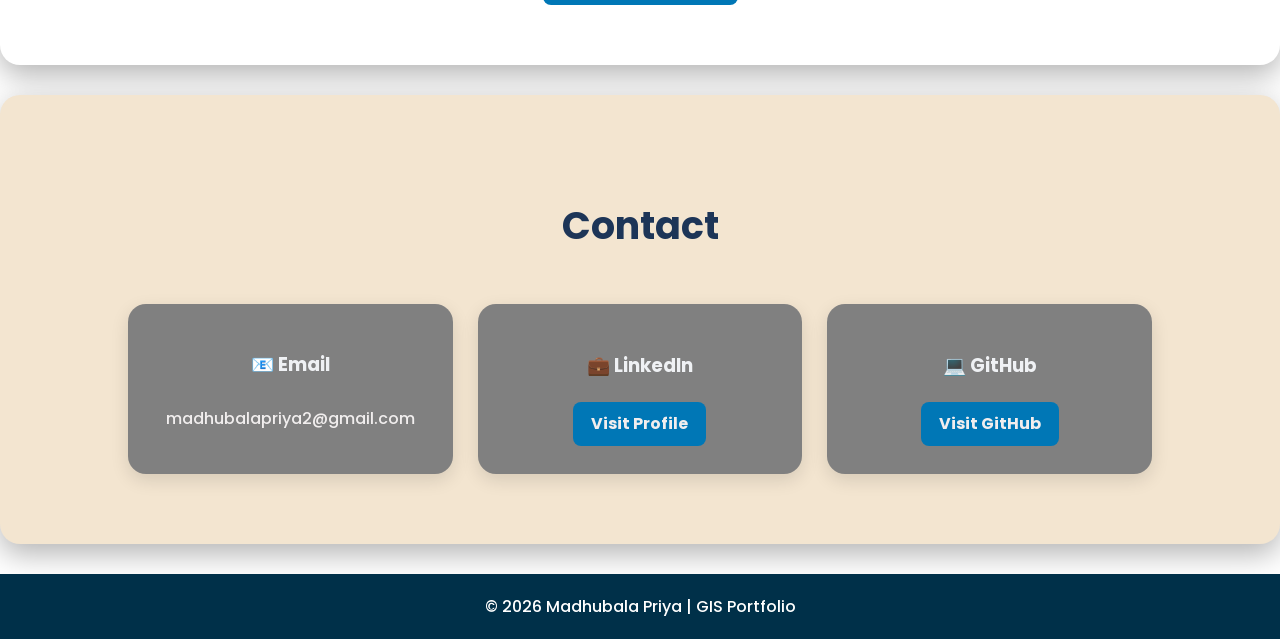
==== commit afcd4389: "Add files via upload" ====
--- a/index.html
+++ b/index.html
@@ -1,3 +1,4 @@
+
 <!DOCTYPE html>
 <html lang="en">
 <head>
@@ -7,358 +8,49 @@
 
 <title>Madhubala Priya | GIS Portfolio</title>
 
-<style>
-
-*{
-    box-sizing:border-box;
-}
-
-
-body{
-
-font-family:'Segoe UI',Arial,sans-serif;
-margin:0;
-color:#222;
-
-background:
-linear-gradient(rgba(0,0,0,0.55),
-rgba(0,0,0,0.55)),
-url("background.jpg");
-
-background-size:cover;
-background-attachment:fixed;
-background-position:center;
-
-}
-
-
-/* HEADER */
-
-header{
-
-text-align:center;
-color:white;
-padding:50px 20px;
-
-}
-
-
-.profile{
-
-width:160px;
-height:160px;
-border-radius:50%;
-object-fit:cover;
-
-border:5px solid white;
-
-box-shadow:
-0 0 25px #00e5ff;
-
-}
-
-
-header h1{
-
-font-size:45px;
-margin:15px 0;
-
-}
-
-header p{
-
-font-size:22px;
-
-}
-
-
-/* NAV */
-
-nav{
-
-background:#003049;
-padding:15px;
-position:sticky;
-top:0;
-z-index:10;
-text-align:center;
-
-}
-
-
-nav a{
-
-color:white;
-text-decoration:none;
-margin:20px;
-font-weight:bold;
-
-}
-
-
-nav a:hover{
-
-color:#00e5ff;
-
-}
-
-
-
-/* SECTIONS */
-
-
-section{
-
-margin:30px auto;
-max-width:1300px;
-
-background:rgba(255,255,255,0.9);
-
-padding:35px;
-
-border-radius:20px;
-
-box-shadow:
-0 10px 30px rgba(0,0,0,0.3);
-
-}
-
-
-h2{
-
-color:#003049;
-font-size:32px;
-
-}
-
-
-
-/* ================= ABOUT NEW STYLE ================= */
-
-
-.about-container{
-
-display:grid;
-grid-template-columns:repeat(auto-fit,minmax(260px,1fr));
-gap:20px;
-margin-top:25px;
-
-}
-
-
-.about-card{
-
-background:white;
-padding:25px;
-
-border-radius:18px;
-
-box-shadow:
-0 8px 20px rgba(0,0,0,0.15);
-
-transition:0.3s;
-
-border-left:6px solid #0077b6;
-
-}
-
-
-.about-card:hover{
-
-transform:translateY(-8px);
-
-box-shadow:
-0 15px 30px rgba(0,119,182,0.35);
-
-}
-
-
-
-.about-card h3{
-
-color:#003049;
-margin-bottom:10px;
-
-}
-
-
-.about-card p{
-
-font-size:16px;
-line-height:1.6;
-
-}
-
-
-
-.icon{
-
-font-size:35px;
-
-color:#0077b6;
-
-}
-
-
-
-/* PROJECT */
-
-
-.project{
-
-background:white;
-
-padding:20px;
-
-margin:20px 0;
-
-border-radius:15px;
-
-box-shadow:
-0 5px 15px rgba(0,0,0,0.15);
-
-transition:.3s;
-
-}
-
-
-.project:hover{
-
-transform:translateY(-5px);
-
-}
-
-
-.project h3{
-
-color:#003049;
-
-}
-
-
-
-.button,
-.project-link,
-button{
-
-display:inline-block;
-
-background:#0077b6;
-
-color:white;
-
-padding:10px 18px;
-
-border-radius:8px;
-
-text-decoration:none;
-
-border:none;
-
-cursor:pointer;
-
-font-weight:bold;
-
-margin-top:10px;
-
-}
-
-
-
-.button:hover,
-.project-link:hover,
-button:hover{
-
-background:#023e8a;
-
-}
-
-
-
-/* CONTACT */
-
-
-#emailBox{
-
-display:none;
-
-margin-top:15px;
-
-font-size:18px;
-
-font-weight:bold;
-
-color:#003049;
-
-}
-
-
-footer{
-
-text-align:center;
-
-background:#003049;
-
-color:white;
-
-padding:20px;
-
-}
-
-
-</style>
+<link rel="stylesheet" href="style.css">
+
+<link href="https://fonts.googleapis.com/css2?family=Poppins:wght@500;600;700&display=swap" rel="stylesheet">
 
 </head>
 
-
 <body>
 
-
-
 <header>
 
-
-<img src="WhatsApp Image 2026-06-14 at 5.19.28 PM.jpeg" class="profile">
-
+<img src="images/WhatsApp Image 2026-06-14 at 5.19.28 PM.jpeg" class="profile">
 
 <h1>Madhubala Priya</h1>
 
-<p>GIS & Remote Sensing | Research Scholar (Geography)| Web GIS| Python| R| SQL</p>
-
+<p>GIS & Remote Sensing | Research Scholar (Geography) | Web GIS | Python | R | SQL| ML-DL | GEO-AI</p>
 
 </header>
 
 
 
-<nav>
+<nav class="navbar">
 
 <a href="#about">About</a>
-
+<a href="#education">Education</a>
+<a href="#publication">Publications</a>
+<a href="#certificate">Certifications</a>
 <a href="#skills">Skills</a>
-
 <a href="#projects">Projects</a>
-
+<a href="#resume">Resume</a>
 <a href="#contact">Contact</a>
 
-
 </nav>
 
 
 
-
-<!-- ================= ABOUT SECTION UPDATED ================= -->
-
+<!-- ABOUT SECTION -->
 
 <section id="about">
 
-
 <h2>About Me</h2>
 
-
 <div class="about-container">
 
-
-
 <div class="about-card">
 
 <div class="icon">🌍</div>
@@ -366,17 +58,13 @@
 <h3>Geography Research Scholar</h3>
 
 <p>
-
-Add in About me: GIS & Remote Sensing Research Scholar with experience in flood risk assessment,
-spatial modeling, LULC analysis, and Web GIS development. Skilled in QGIS, ArcGIS, Python, SQL, 
-and geospatial data analysis with a focus on disaster risk reduction and environmental planning.
-
-</p>
-
-</div>
-
-
-
+GIS & Remote Sensing Research Scholar with experience in flood risk assessment, spatial modeling, 
+LULC analysis, and Web GIS development. Skilled in QGIS, ArcGIS, Python, SQL, and geospatial data 
+analysis with a focus on disaster risk reduction and environmental planning.
+
+</p>
+
+</div>
 
 
 <div class="about-card">
@@ -387,16 +75,13 @@
 
 <p>
 
-Working on flood vulnerability mapping,
+Worked on flood vulnerability mapping,
 hazard assessment and disaster risk reduction
 using geospatial technologies.
 
 </p>
 
 </div>
-
-
-
 
 
 <div class="about-card">
@@ -416,9 +101,6 @@
 </div>
 
 
-
-
-
 <div class="about-card">
 
 <div class="icon">📊</div>
@@ -436,9 +118,6 @@
 </div>
 
 
-
-
-
 <div class="about-card">
 
 <div class="icon">💻</div>
@@ -456,9 +135,6 @@
 </div>
 
 
-
-
-
 <div class="about-card">
 
 <div class="icon">🌱</div>
@@ -475,63 +151,357 @@
 
 </div>
 
-
-
-</div>
-
+</div>
 
 </section>
 
 
 
-
-
-
+<!-- EDUCATION SECTION -->
+
+<section id="education">
+
+<h2>Education & Qualifications</h2>
+
+<div class="edu-container">
+
+    <!-- High School -->
+    <div class="edu-card">
+        <h3>High School (CBSE)</h3>
+
+        <p><b>School:</b> Tata DAV Public School, Dhanbad</p>
+         <p><b>Board:</b> CBSE</p>
+        <p><b>Year:</b> 2013</p>
+        <p><b>CGPA:</b> 8.8 / 10</p>
+    </div>
+
+    <!-- Intermediate -->
+    <div class="edu-card">
+        <h3>Intermediate in Science (PCM)</h3>
+
+        <p><b>School:</b> Tata DAV Public School, Dhanbad</p>
+        <p><b>Board:</b> CBSE</p>
+        <p><b>Year:</b> 2015</p>
+        <p><b>Percentage:</b> 79%</p>
+    </div>
+
+    <!-- BA -->
+    <div class="edu-card">
+        <h3>B.A. (Hons.) in Geography</h3>
+
+        <p><b>University:</b> Banaras Hindu University (BHU)</p>
+        <p><b>Completion:</b> June 2018</p>
+        <p><b>CGPA:</b> 7.0 / 10</p>
+    </div>
+
+    <!-- MA -->
+    <div class="edu-card">
+        <h3>M.A. in Geography</h3>
+
+        <p><b>University:</b> Banaras Hindu University (BHU)</p>
+        <p><b>Completion:</b> November 2020</p>
+        <p><b>CGPA:</b> 7.58 / 10</p>
+
+        <p>
+        <b>Specialization:</b>
+        Physical Geography & Spatial Analysis
+        </p>
+    </div>
+
+    <!-- NET -->
+    <div class="edu-card">
+        <h3>UGC-NET Qualifications</h3>
+
+        <p>✔ Qualified UGC-NET in Geography 3 times (2019 & 2020)</p>
+
+        <p>
+        ✔ Qualified <b>UGC-NET-JRF</b> in Geography
+        (November 2020)
+        </p>
+    </div>
+
+    <!-- PhD -->
+    <div class="edu-card">
+        <h3>PhD in Geography (Pursuing)</h3>
+
+        <p>
+        <b>University:</b>
+        Savitribai Phule Pune University
+        </p>
+
+        <p>
+        <b>Specialization:</b>
+        GIS & Remote Sensing
+        </p>
+
+        <p>
+        <b>Research Areas:</b>
+        Flood Risk Assessment, Spatial Modeling,
+        LULC Analysis, Web GIS Development,
+        Disaster Risk Reduction &
+        Environmental Planning
+        </p>
+
+        <p>
+        <b>Technical Skills:</b>
+        QGIS, ArcGIS, Python, SQL,
+        Geospatial Data Analysis
+        </p>
+    </div>
+
+</div>
+
+</section>
+
+
+
+<!-- ==========================
+     RESEARCH PUBLICATIONS
+========================== -->
+
+<section id="publication">
+
+<h2>Research Publications</h2>
+<div class="publication-container">
+
+    <!-- Publication 1 -->
+    <div class="publication publication1">
+        <div class="overlay">
+            <h3>
+                Relief Analysis for Identification of Flood Susceptibility in
+                Khagaria District, Bihar Using Remote Sensing and GIS Techniques
+            </h3>
+
+            <a class="publication-btn"
+               href="papers/EARTH_Volume 25_Issue 4.pdf"
+               target="_blank">
+                Read Paper
+            </a>
+        </div>
+    </div>
+
+    <!-- Publication 2 -->
+    <div class="publication publication2">
+        <div class="overlay">
+            <h3>
+                Flood Frequency Analysis of Bagmati River Basin in Khagaria District,
+                Bihar Using Gumbel's Method and Log Pearson Type III Distribution
+            </h3>
+
+            <a class="publication-btn"
+               href="papers/8_119636_Flood_v2.pdf"
+               target="_blank">
+                Read Paper
+            </a>
+        </div>
+    </div>
+
+    <!-- Publication 3 -->
+    <div class="publication publication3">
+        <div class="overlay">
+            <h3>
+                Integrated Flood Hazard and Settlement Vulnerability Assessment in
+                Khagaria District, Bihar Using Geospatial Techniques and the AHP Method
+            </h3>
+
+            <a class="publication-btn"
+               href="papers/AHP_PAPER.pdf"
+               target="_blank">
+                Read Paper
+            </a>
+        </div>
+    </div>
+
+    <!-- Publication 4 -->
+    <div class="publication publication4">
+        <div class="overlay">
+            <h3>
+                Quantifying Flood Impacts on Land Use and Land Cover and Predicting
+                Future Landscape Dynamics Using CA–Markov Model in  Khagaria District, Bihar
+            </h3>
+
+            <a class="publication-btn"
+               href="papers/manuscriptdisasteradvances (1).pdf"
+               target="_blank">
+                Read Paper
+            </a>
+        </div>
+    </div>
+
+    <!-- Publication 5 -->
+    <div class="publication publication5">
+        <div class="overlay">
+            <h3>
+                Assessment of Spatio-Temporal Vegetation Dynamics of Himachal Pradesh
+                Using MODIS Time Series Vegetation Indices
+            </h3>
+
+            <a class="publication-btn"
+               href="papers/Manuscript Transactions.pdf"
+               target="_blank">
+                Read Paper
+            </a>
+        </div>
+    </div>
+    </div> 
+
+</section>
+
+
+<!-- CERTIFICATE SECTION -->
+
+<section id="certificate">
+
+<h1>My Certifications</h1>
+
+<div class="certificate-list">
+
+    <!-- Certificate Popup -->
+<div id="certificateModal">
+
+    <span onclick="closeCertificate()">&times;</span>
+
+    <img id="fullCertificate" src="" alt="Certificate">
+
+</div>
+
+<!-- Certificate 1 -->
+<div class="certificate-card">
+
+<img src="CERTIFICATES/IMG_1269.JPG.jpeg">
+
+<div class="certificate-info">
+
+<h3>Research Paper Presentation</h3>
+
+<p>
+Quality of life of Construction Workers in BHU Campus, Varanasi
+</p>
+
+<button type="button" onclick="openCertificate('CERTIFICATES/IMG_1269.JPG.jpeg')">
+View
+</button>
+</div>
+
+</div>
+
+
+
+
+<!-- Certificate 2 -->
+<div class="certificate-card">
+
+<img src="CERTIFICATES/IMG_1266.JPG.jpeg">
+
+<div class="certificate-info">
+
+<h3>Research Paper Presentation</h3>
+
+<p>
+Analyzing the impact of flood on LULC transformation in Khagaria District, Bihar Using Remote Sensing and GIS Techniques</p>
+
+<button type="button" onclick="openCertificate('CERTIFICATES/IMG_1266.JPG.jpeg')">
+View
+</button>
+
+</div>
+
+</div>
+
+
+
+
+<!-- Certificate 3 -->
+<div class="certificate-card">
+
+<img src="CERTIFICATES/certificate_202410412604956 (quillbot.com).jpg">
+
+<div class="certificate-info">
+
+<h3>IIRS (ISRO) Outreach Program</h3>
+
+<p>
+One Day Workshop on Space based inputs for Village level crop assessment</p>
+
+
+<button type="button" onclick="openCertificate('CERTIFICATES/certificate_202410412604956 (quillbot.com).jpg')">
+View
+</button>
+
+
+</div>
+
+</div>
+
+
+
+<!-- Certificate 4 -->
+<div class="certificate-card">
+
+<img src="CERTIFICATES/certificate_20241532610561 (quillbot.com).jpg">
+
+<div class="certificate-info">
+
+<h3>Online Course by IIRS (ISRO)</h3>
+
+<p>
+RS & GIS Applications in Natural Resource Management
+</p>
+
+
+<button type="button" onclick="openCertificate('CERTIFICATES/certificate_20241532610561 (quillbot.com).jpg')">
+View
+</button>
+
+
+</div>
+
+
+
+
+</section>
+
+
+
+<!-- SKILLS SECTION -->
 
 <section id="skills">
 
-
 <h2>Skills</h2>
 
-
 <ul>
 
-<li>GIS & Remote Sensing</li>
-
 <li>QGIS / ArcGIS</li>
 
-<li>Python, R, SQL</li>
-
-<li>Flood Risk Modelling</li>
-
-<li>Disaster Risk Mapping</li>
-
-<li>Spatial Analysis</li>
-
-<li>Web GIS Development</li>
+<li>Python, R, SQL,</li>
+
+<li>JavaScript</li>
+
+<li>Google Earth Engine</li>
+
+<li>Geoserver, Web GIS Development</li>
 
 <li>Satellite Image Processing</li>
 
+<li>Machine Learning, Deep Learning, Geo-AI</li>
+
+<li>Google Workspaces</li>
 
 </ul>
 
-
 </section>
 
 
-
-
-
+<!-- PROJECT SECTION -->
 
 <section id="projects">
 
-
 <h2>Projects</h2>
 
-
-
-<div class="project">
-
+<!-- Project 1 -->
+<div class="project project1">
+
+<div class="overlay">
 <h3>Flood Risk Assessment for Residential Areas in Miami</h3>
 
 <p>
@@ -543,24 +513,22 @@
 target="_blank">
 View PDF
 </a>
-
-</div>
-
-
-
-
-
-<div class="project">
-
+</div>
+
+</div>
+
+
+<!-- Project 2 -->
+<div class="project project2">
+
+<div class="overlay">
 <h3>
 Flood Hazard & Settlement Vulnerability – Khagaria
 </h3>
 
-
 <p>
 Flood analysis using multiple datasets and AHP method.
 </p>
-
 
 <a class="button"
 href="Capstoneproject2 (2).pdf"
@@ -568,156 +536,135 @@
 View PDF
 </a>
 
-</div>
-
 <a class="project-link"
 href="index2.html"
 target="_blank">
-Open Web GIS 
-</a>
-
-
-
-
-<div class="project">
-
-
+Open Web GIS
+</a>
+</div>
+
+</div>
+
+
+<!-- Project 3 -->
+<div class="project project3">
+
+<div class="overlay">
 <h3>
 LULC Change Detection & Prediction (2015–2025)
 </h3>
 
-
 <p>
 Change detection and future prediction using CA-Markov model.
 </p>
-
 
 <a class="button"
 href="Capstoneproject3 (1).pdf"
 target="_blank">
 View PDF
 </a>
-
-
-</div>
-
-
-
-
-
-
-<div class="project">
-
-
+</div>
+
+</div>
+
+
+<!-- Project 4 -->
+<div class="project project4">
+
+<div class="overlay">
 <h3>
 Land Surface Temperature Analysis for Patna District, Bihar
 </h3>
 
-
-<p>
-
+<p>
 Web GIS based LST analysis using satellite thermal data
 from 2021–2025 including maps and time series analysis.
-
-</p>
-
-
+</p>
 
 <a class="project-link"
-
 href="https://madhubalapriya2-debug.github.io/Land-Surface-Temperature-patna-/"
-
-target="_blank">
-
+target="_blank">
 Open Web Map
-
-</a>
-
-
-</div>
-
-
-
-
-
-
-
-<div class="project">
-
-
+</a>
+</div>
+
+</div>
+
+
+<!-- Project 5 -->
+<div class="project project5">
+
+<div class="overlay">
 <h3>
 Flood Susceptibility Analysis using PyQGIS
 and Flood Tool Creation in QGIS
 </h3>
 
-
-<p>
-
+<p>
 Automated PyQGIS workflow for preprocessing,
 reprojection, clipping, resampling, reclassification
 and weighted overlay analysis.
-
-</p>
-
+</p>
 
 <a class="button"
-
 href="Capstoneproject4 (1).pdf"
-
-target="_blank">
-
+target="_blank">
 View PDF
-
-</a>
-
-
-</div>
-
-
-
-
-
-
-
-
-<div class="project">
-
-
+</a>
+</div>
+
+</div>
+
+
+<!-- Project 6 -->
+<div class="project project6">
+
+<div class="overlay">
 <h3>
 Landslide Susceptibility Analysis for Wayanad District
 </h3>
 
-
-<p>
-
+<p>
 AHP integrated landslide susceptibility mapping
 and PyQGIS based tool creation.
-
-</p>
-
+</p>
 
 <a class="button"
-
 href="Capstoneproject5 (1).pdf"
-
-target="_blank">
-
+target="_blank">
 View PDF
-
-</a>
-
-
-</div>
-
-
-
-
+</a>
+</div>
+
+</div>
 
 </section>
 
 
 
 
+<!-- RESUME DOWNLOAD SECTION -->
+
+<section id="resume">
+
+<h2>Resume</h2>
+
+<p>
+Download my updated Resume.
+</p>
+
+<a class="button"
+href="pdfs/Madhubala Priya.pdf"
+download>
+Download Resume
+</a>
+
+</section>
+
+
+
+<!-- CONTACT -->
+
 
 <section id="contact">
 
@@ -725,15 +672,54 @@
 <h2>Contact</h2>
 
 
-<button onclick="showEmail()">
-Show Email
-</button>
-
-
-<div id="emailBox">
-
-Email:
+<div class="contact-box">
+
+
+<div class="contact-card">
+
+<h3>📧 Email</h3>
+
+<p>
 madhubalapriya2@gmail.com
+</p>
+
+</div>
+
+
+
+
+<div class="contact-card">
+
+<h3>💼 LinkedIn</h3>
+
+<a class="project-link"
+href="https://www.linkedin.com/in/madhubala-priya-510056302/"
+target="_blank">
+
+Visit Profile
+
+</a>
+
+</div>
+
+
+
+
+<div class="contact-card">
+
+<h3>💻 GitHub</h3>
+
+<a class="project-link"
+href="https://github.com/madhubalapriya2-debug"
+target="_blank">
+
+Visit GitHub
+
+</a>
+
+</div>
+
+
 
 </div>
 
@@ -744,32 +730,16 @@
 
 
 
+
+
 <footer>
 
-
 © 2026 Madhubala Priya | GIS Portfolio
 
-
 </footer>
 
-
-
-
-
-<script>
-
-
-function showEmail(){
-
-document.getElementById("emailBox")
-.style.display="block";
-
-}
-
-
-</script>
-
-
+<script src="script.js"></script>
 
 </body>
 </html>
+
--- a/style.css
+++ b/style.css
@@ -0,0 +1,965 @@
+/* =========================
+   GLOBAL STYLES
+========================= */
+
+*{
+    box-sizing: border-box;
+}
+
+body{
+    font-family: 'Poppins', Arial, sans-serif;
+    font-weight: 500;
+    margin: 0;
+    color: #222;
+
+    background:
+    linear-gradient(rgba(0,0,0,0.55),
+    rgba(0,0,0,0.55)),
+    url("background.jpg");
+
+    background-size: cover;
+    background-position: center;
+    background-attachment: fixed;
+}
+
+/* =========================
+   HEADER SECTION
+========================= */
+
+header{
+    background-image: url("images/3d-rendering-planet-earth.jpg");
+    background-size: cover;
+    background-position: center;
+    background-repeat: no-repeat;
+
+    text-align: center;
+    padding: 80px 20px;
+    min-height: 500px;
+    color: white;
+    position: relative;
+}
+
+header::before{
+    content: "";
+    position: absolute;
+    inset: 0;
+    background: rgba(0,0,0,0.4);
+}
+
+header h1,
+header p,
+.profile{
+    position: relative;
+    z-index: 1;
+}
+
+header h1{
+    font-size: 4rem;
+    font-weight: 700;
+    margin-top: 20px;
+    letter-spacing: 2px;
+}
+
+header p{
+    font-size: 1.4rem;
+    margin-top: 10px;
+}
+
+.profile{
+    width: 220px;
+    height: 220px;
+    border-radius: 50%;
+    object-fit: cover;
+}
+
+/* =========================
+   NAVIGATION BAR
+========================= */
+
+.navbar{
+    display: flex;
+    justify-content: center;
+    flex-wrap: wrap;
+    gap: 18px;
+    padding: 20px;
+    margin-top: 20px;
+}
+
+.navbar a{
+    text-decoration: none;
+    padding: 14px 28px;
+    background: linear-gradient(135deg,#6ec6ff,#4da6ff);
+    color: white;
+    font-size: 18px;
+    font-weight: 600;
+    border-radius: 40px;
+    letter-spacing: 0.5px;
+    box-shadow: 0 6px 15px rgba(0,0,0,0.15);
+    transition: 0.4s ease;
+}
+
+.navbar a:hover{
+    background: linear-gradient(135deg,#4da6ff,#2196f3);
+    transform: translateY(-4px) scale(1.05);
+    box-shadow: 0 10px 20px rgba(0,0,0,0.25);
+}
+
+.navbar a:active{
+    transform: scale(0.95);
+}
+
+/* =========================
+   COMMON SECTION HEADING
+========================= */
+
+section h2{
+    text-align: center;
+    font-size: 38px;
+    margin-bottom: 50px;
+    color: #1d3557;
+}
+
+/* =========================
+   ABOUT SECTION
+========================= */
+
+#about{
+    margin: 30px auto;
+    max-width: 1500px;
+    padding: 80px 20px;
+    border-radius: 20px;
+
+    background:
+    linear-gradient(rgba(0,0,0,0.65),
+    rgba(0,0,0,0.65)),
+    url("images/Remote-sensing.png");
+
+    background-size: cover;
+    background-position: center;
+    background-attachment: fixed;
+
+    color: white;
+    box-shadow: 0 10px 30px rgba(0,0,0,0.3);
+}
+
+.about-container{
+    display: grid;
+    grid-template-columns: repeat(auto-fit,minmax(250px,1fr));
+    gap: 25px;
+}
+
+.about-card{
+    background: rgba(255,255,255,0.12);
+    backdrop-filter: blur(6px);
+    padding: 25px;
+    border-radius: 15px;
+    border: 1px solid rgba(255,255,255,0.2);
+    transition: 0.3s;
+}
+
+.about-card:hover{
+    transform: translateY(-8px);
+    background: rgba(255,255,255,0.18);
+}
+
+.about-card h3{
+    color: #fff;
+}
+
+.about-card p{
+    color: #f1f1f1;
+    line-height: 1.6;
+}
+
+.icon{
+    font-size: 40px;
+    margin-bottom: 10px;
+}
+
+/* =========================
+   EDUCATION SECTION
+========================= */
+
+#education{
+    margin: 30px auto;
+    max-width: 1500px;
+    padding: 80px 8%;
+    border-radius: 20px;
+
+    background:
+    linear-gradient(rgba(255,255,255,0.88),
+    rgba(255,255,255,0.88)),
+    url("images/continued-education-featured-image.jpg");
+
+    background-size: cover;
+    background-position: center;
+    background-attachment: fixed;
+
+    box-shadow: 0 10px 30px rgba(0,0,0,0.3);
+}
+
+.edu-container{
+    display: grid;
+    grid-template-columns: repeat(auto-fit,minmax(300px,1fr));
+    gap: 30px;
+}
+
+.edu-card{
+    background: #fffde7;
+    padding: 30px;
+    border-radius: 18px;
+    border-left: 6px solid #f4d35e;
+    box-shadow: 0 6px 18px rgba(0,0,0,0.12);
+    transition: 0.4s ease;
+}
+
+.edu-card:hover{
+    transform: translateY(-8px);
+    box-shadow: 0 12px 28px rgba(0,0,0,0.18);
+}
+
+.edu-card h3{
+    color: #c28b00;
+    font-size: 24px;
+    margin-bottom: 18px;
+}
+
+.edu-card p{
+    color: #333;
+    line-height: 1.8;
+    font-size: 16px;
+}
+
+
+/* ==========================
+   PUBLICATION SECTION
+========================== */
+
+#publication{
+    max-width:1500px;
+    margin:60px auto;
+    padding:70px 30px;
+
+    background:linear-gradient(135deg,#f8fbff,#eef5fb);
+    border-radius:22px;
+    box-shadow:0 15px 40px rgba(0,0,0,.12);
+
+    background: #d0eaf3;   /* Light brown */
+
+    margin: 30px auto;
+    max-width: 1500px;
+    padding: 70px 10%;
+    border-radius: 20px;
+    box-shadow: 0 10px 30px rgba(0,0,0,0.3);
+}
+
+/* ==========================
+   HEADING
+========================== */
+
+#publication h2{
+    font-size:46px;
+    font-weight:800;
+    text-align:center;
+    color:#0b2d4d;
+    margin-bottom:55px;
+    letter-spacing:1px;
+    text-shadow:2px 4px 10px rgba(0,0,0,.15);
+}
+
+/* ==========================
+   PUBLICATION CONTAINER
+========================== */
+
+.publication-container{
+    display: grid;
+    grid-template-columns: repeat(auto-fit, minmax(320px, 1fr));
+    gap: 30px;
+    align-items: stretch;
+}
+
+/* ==========================
+   PUBLICATION CARD
+========================== */
+
+.publication{
+    position: relative;
+    width: 100%;
+    max-width:600px;
+    height: 700px;
+    margin: 0;
+
+    display: flex;
+    align-items: center;
+
+    overflow: hidden;
+    border-radius: 20px;
+
+    background-size: cover;
+    background-position: center;
+    background-repeat: no-repeat;
+
+    box-shadow: 0 12px 30px rgba(0,0,0,.20);
+    transition: .4s ease;
+}
+
+.publication:hover{
+    transform: translateY(-8px);
+    box-shadow: 0 22px 45px rgba(0,0,0,.28);
+}
+
+
+/* ==========================
+   DARK OVERLAY
+========================== */
+
+.publication .overlay{
+
+    position:absolute;
+    inset:0;
+
+    display:flex;
+    flex-direction:column;
+    justify-content:center;
+
+    padding:60px;
+
+    background:linear-gradient(
+        rgba(0,0,0,.75),
+        rgba(0,0,0,.55)
+    );
+
+    color:#fff;
+}
+
+/* ==========================
+   PAPER BACKGROUND IMAGES
+========================== */
+
+.publication1{
+    background-image:url("paperimages/Screenshot 2026-06-22 at 6.40.55 PM.png");
+}
+
+.publication2{
+    background-image:url("paperimages/Screenshot 2026-06-22 at 6.41.24 PM.png");
+}
+
+.publication3{
+    background-image:url("paperimages/Screenshot 2026-06-22 at 6.41.39 PM.png");
+}
+
+.publication4{
+    background-image:url("paperimages/Screenshot 2026-06-22 at 6.41.55 PM.png");
+}
+
+.publication5{
+    background-image:url("paperimages/Screenshot 2026-06-22 at 6.42.26 PM.png");
+}
+
+/* ==========================
+   TEXT
+========================== */
+
+.publication h3{
+    font-size:30px;
+    margin-bottom:18px;
+    color:#fff;
+}
+
+.publication p{
+    font-size:18px;
+    line-height:1.8;
+    max-width:900px;
+    color:#f4f4f4;
+}
+
+/* ==========================
+   BUTTON
+========================== */
+
+.publication-btn{
+
+    display:inline-block;
+
+    margin-top:30px;
+    width:fit-content;
+
+    padding:14px 34px;
+
+    border-radius:40px;
+
+    background:linear-gradient(135deg,#0096c7,#005f99);
+
+    color:#fff;
+
+    text-decoration:none;
+
+    font-weight:700;
+
+    transition:.35s;
+}
+
+.publication-btn:hover{
+
+    background:linear-gradient(135deg,#00b4d8,#023e8a);
+
+    transform:translateY(-4px);
+}
+
+/* ==========================
+   RESPONSIVE
+========================== */
+
+@media(max-width:992px){
+
+    .publication{
+        height:280px;
+    }
+
+    .publication .overlay{
+        padding:40px;
+    }
+
+    #publication h2{
+        font-size:38px;
+    }
+
+    .publication h3{
+        font-size:25px;
+    }
+
+    .publication p{
+        font-size:16px;
+    }
+}
+
+@media(max-width:768px){
+
+    #publication{
+        padding:45px 20px;
+    }
+
+    .publication{
+        height:auto;
+        min-height:260px;
+    }
+
+    .publication .overlay{
+        padding:30px 25px;
+    }
+
+    #publication h2{
+        font-size:32px;
+    }
+
+    .publication h3{
+        font-size:22px;
+    }
+
+    .publication p{
+        font-size:15px;
+    }
+
+    .publication-btn{
+        padding:12px 26px;
+        font-size:15px;
+    }
+}
+
+/* =========================
+   CERTIFICATE SECTION
+========================= */
+
+#certificate{
+     background:
+    linear-gradient(rgba(255,255,255,0.88),
+    rgba(255,255,255,0.88)),
+    url("images/cert.jpg");
+
+    background-size: cover;
+    background-position: center;
+    background-attachment: fixed;
+
+    margin: 30px auto;
+    max-width: 1500px;
+    padding: 70px 10%;
+    border-radius: 20px;
+    background: #f5f7fb;
+    box-shadow: 0 10px 30px rgba(0,0,0,0.3);
+}
+#certificate{
+    background: #f3e5d0;   /* Light brown */
+
+    margin: 30px auto;
+    max-width: 1500px;
+    padding: 70px 10%;
+    border-radius: 20px;
+    box-shadow: 0 10px 30px rgba(0,0,0,0.3);
+}
+#certificate h1 {
+    text-align: center;
+    font-size: 42px;
+    font-weight: 800;
+    margin-bottom: 40px;
+    color: #0b2d4d;
+}
+.certificate-list{
+    display: flex;
+    flex-direction: column;
+    gap: 25px;
+}
+
+.certificate-card{
+    display: flex;
+    align-items: center;
+    background: white;
+    padding: 20px;
+    border-radius: 15px;
+    box-shadow: 0 10px 25px rgba(0,0,0,0.15);
+    transition: 0.3s;
+}
+
+.certificate-card:hover{
+    transform: translateY(-5px);
+}
+
+.certificate-card img{
+    width: 220px;
+    height: 150px;
+    object-fit: cover;
+    border-radius: 10px;
+}
+
+.certificate-info{
+    padding-left: 30px;
+    flex: 1;
+}
+
+.certificate-info h3{
+    font-size: 24px;
+    margin-bottom: 10px;
+}
+
+.certificate-info p{
+    color: #555;
+    font-size: 16px;
+}
+
+.certificate-info button{
+    background: #0066ff;
+    color: white;
+    border: none;
+    padding: 10px 25px;
+    border-radius: 25px;
+    cursor: pointer;
+    font-size: 16px;
+}
+
+.certificate-info button:hover{
+    background: #004ecc;
+}
+
+/* =========================
+   CERTIFICATE POPUP
+========================= */
+
+#certificateModal{
+    display: none;
+    position: fixed;
+    inset: 0;
+    background: rgba(0,0,0,0.9);
+    justify-content: center;
+    align-items: center;
+    z-index: 9999;
+}
+
+#certificateModal img{
+    width: auto;
+    height: 90%;
+    max-width: 90%;
+    object-fit: contain;
+}
+
+#certificateModal span{
+    position: absolute;
+    top: 20px;
+    right: 40px;
+    font-size: 45px;
+    color: white;
+    cursor: pointer;
+}
+
+/* =========================
+   SKILLS SECTION
+========================= */
+
+#skills{
+
+    margin: 30px auto;
+    max-width: 1500px;
+    padding: 60px;
+    border-radius: 20px;
+
+    /* Background Image + Overlay */
+    background:
+    linear-gradient(
+        rgba(255,255,255,0.75),
+        rgba(255,255,255,0.75)
+    ),
+    url("images/all2.jpeg");
+
+    background-size: cover;
+    background-position: center;
+    background-attachment: fixed;
+
+    box-shadow: 0 10px 30px rgba(0,0,0,0.3);
+
+}
+
+
+/* Skills Heading */
+
+#skills h2{
+
+    font-size: 45px;
+    font-weight: 900;
+    text-align: center;
+    color: #0b2d4d;
+
+    text-shadow:
+    2px 3px 8px rgba(0,0,0,0.3);
+
+    margin-bottom: 35px;
+
+}
+
+/* Skills List */
+#skills ul{
+    list-style: none;
+    padding: 0;
+    margin: 30px auto;
+    max-width: 900px;
+    display: flex;
+    flex-wrap: wrap;
+    justify-content: center;
+    gap: 18px;
+}
+
+#skills li{
+    font-family: 'Poppins', sans-serif;
+    font-size: 20px;
+    font-weight: 700;
+    letter-spacing: 0.5px;
+    color: #0b2d4d;
+
+    background: rgba(255,255,255,0.9);
+    padding: 14px 24px;
+    border-radius: 40px;
+
+    border: 2px solid #0b2d4d;
+    box-shadow: 0 6px 15px rgba(0,0,0,0.15);
+
+    transition: all 0.3s ease;
+}
+
+#skills li:hover{
+    background: #0b2d4d;
+    color: white;
+    transform: translateY(-5px) scale(1.05);
+    box-shadow: 0 10px 20px rgba(0,0,0,0.25);
+}
+
+/* Skill Cards */
+
+.skill-card{
+
+    background: rgba(255,255,255,0.85);
+
+    padding: 25px;
+
+    border-radius: 18px;
+
+    font-size: 22px;
+    font-weight: 800;
+
+    color:#222;
+
+    box-shadow:
+    0 8px 20px rgba(0,0,0,0.2);
+
+    transition: 0.4s ease;
+
+}
+
+
+/* Hover Effect */
+
+.skill-card:hover{
+
+    transform: translateY(-10px) scale(1.03);
+
+    background:#0b2d4d;
+
+    color:white;
+
+    box-shadow:
+    0 15px 35px rgba(0,0,0,0.4);
+
+}
+/* =========================
+   PROJECT SECTION
+========================= */
+
+#projects{
+    margin: 30px auto;
+    max-width: 1500px;
+    padding: 60px 20px;
+    border-radius: 20px;
+    background: #f4f4f4;
+    box-shadow: 0 10px 30px rgba(0,0,0,0.3);
+
+    
+}
+#projects{
+    background: #dad8d5;   /* Light brown */
+
+    margin: 30px auto;
+    max-width: 1500px;
+    padding: 70px 10%;
+    border-radius: 20px;
+    box-shadow: 0 10px 30px rgba(0,0,0,0.3);
+}
+
+.project{
+    position: relative;
+    margin: 30px auto;
+    max-width: 1400px;
+    min-height: 280px;
+    display: flex;
+    align-items: center;
+    border-radius: 18px;
+    overflow: hidden;
+    background-size: cover;
+    background-position: center;
+    box-shadow: 0 10px 18px rgba(0,0,0,0.2);
+}
+
+.overlay{
+    width: 100%;
+    height: 100%;
+    padding: 70px;
+    background: rgba(0,0,0,0.55);
+    color: white;
+}
+
+.project1{
+    background-image:url('cover/Screenshot 2026-06-16 at 11.13.06 AM.png');
+}
+
+.project2{
+    background-image:url('cover/Screenshot 2026-06-16 at 10.51.04 AM.png');
+}
+
+.project3{
+    background-image:url('cover/Screenshot 2026-06-16 at 11.20.08 AM.png');
+}
+
+.project4{
+    background-image:url('cover/Screenshot 2026-06-16 at 11.01.14 AM.png');
+}
+
+.project5{
+    background-image:url('cover/Screenshot 2026-06-16 at 10.59.25 AM.png');
+}
+
+.project6{
+    background-image:url('cover/Screenshot 2026-06-16 at 10.56.02 AM.png');
+}
+
+/* =========================
+   BUTTONS
+========================= */
+
+.button,
+.project-link,
+button{
+    display: inline-block;
+    background: #0077b6;
+    color: white;
+    padding: 10px 18px;
+    border-radius: 8px;
+    text-decoration: none;
+    border: none;
+    cursor: pointer;
+    font-weight: bold;
+    margin-top: 10px;
+    transition: 0.3s;
+}
+
+.button:hover,
+.project-link:hover,
+button:hover{
+    background: #023e8a;
+}
+
+
+/* =========================
+   RESUME SECTION
+========================= */
+
+#resume{
+    background:
+    linear-gradient(rgba(255,255,255,0.88),
+    rgba(255,255,255,0.88)),
+    url("images/Resume_photo_do_s_and_don_ts_7509c2143c.jpg");
+
+    background-size: cover;
+    background-position: center;
+    background-repeat: no-repeat;
+    background-attachment: fixed;
+
+    margin: 30px auto;
+    max-width: 1500px;
+    padding: 60px;
+    border-radius: 20px;
+    text-align: center;
+    box-shadow: 0 10px 30px rgba(0,0,0,0.3);
+}
+/* =========================
+   CONTACT SECTION
+========================= */
+
+#contact{
+    margin: 30px auto;
+    max-width: 1500px;
+    padding: 50px 5%;
+    border-radius: 20px;
+
+    background:
+    linear-gradient(rgba(255,255,255,0.92),
+    rgba(255,255,255,0.92)),
+    url("images/contact-bg.jpg");
+
+    background-size: cover;
+    background-position: center;
+    background-repeat: no-repeat;
+
+    box-shadow: 0 10px 30px rgba(0,0,0,0.3);
+}
+#contact{
+    background: #f3e5d0;   /* Light brown */
+
+    margin: 30px auto;
+    max-width: 1500px;
+    padding: 70px 10%;
+    border-radius: 20px;
+    box-shadow: 0 10px 30px rgba(0,0,0,0.3);
+}
+
+.contact-box{
+    display: grid;
+    grid-template-columns: repeat(auto-fit,minmax(260px,1fr));
+    gap: 25px;
+    max-width: 1400px;
+    margin: auto;
+}
+
+.contact-card{
+    
+    background: grey;
+    padding: 25px 20px;
+    min-height: 170px;
+    border-radius: 18px;
+    text-align: center;
+
+    display: flex;
+    flex-direction: column;
+    justify-content: center;
+    align-items: center;
+
+    box-shadow: 0 6px 18px rgba(0,0,0,0.12);
+    transition: 0.3s;
+}
+
+.contact-card:hover{
+    transform: translateY(-6px);
+    box-shadow: 0 12px 25px rgba(0,119,182,0.25);
+}
+
+.contact-card i,
+.contact-card .icon{
+    font-size: 40px;
+    color: #f1f4f5;
+    margin-bottom: 15px;
+}
+
+.contact-card h3{
+    color: #eff1f4;
+    margin-bottom: 12px;
+}
+
+.contact-card p,
+.contact-card a{
+    color: #f1eeee;
+    font-size: 16px;
+    line-height: 1.5;
+    text-decoration: none;
+}
+
+.contact-card a:hover{
+    color: #0077b6;
+}
+
+/* =========================
+   FOOTER
+========================= */
+
+footer{
+    text-align: center;
+    background: #003049;
+    color: white;
+    padding: 20px;
+}
+
+/* =========================
+   RESPONSIVE DESIGN
+========================= */
+
+@media (max-width: 900px){
+
+    .certificate-card{
+        flex-direction: column;
+        text-align: center;
+    }
+
+    .certificate-info{
+        padding-left: 0;
+        padding-top: 20px;
+    }
+
+    .certificate-card img{
+        width: 100%;
+        max-width: 350px;
+        height: auto;
+    }
+}
+
+@media (max-width: 768px){
+
+    .navbar{
+        gap: 12px;
+    }
+
+    .navbar a{
+        padding: 12px 20px;
+        font-size: 16px;
+    }
+
+    header h1{
+        font-size: 3rem;
+    }
+
+    header p{
+        font-size: 1.2rem;
+    }
+}
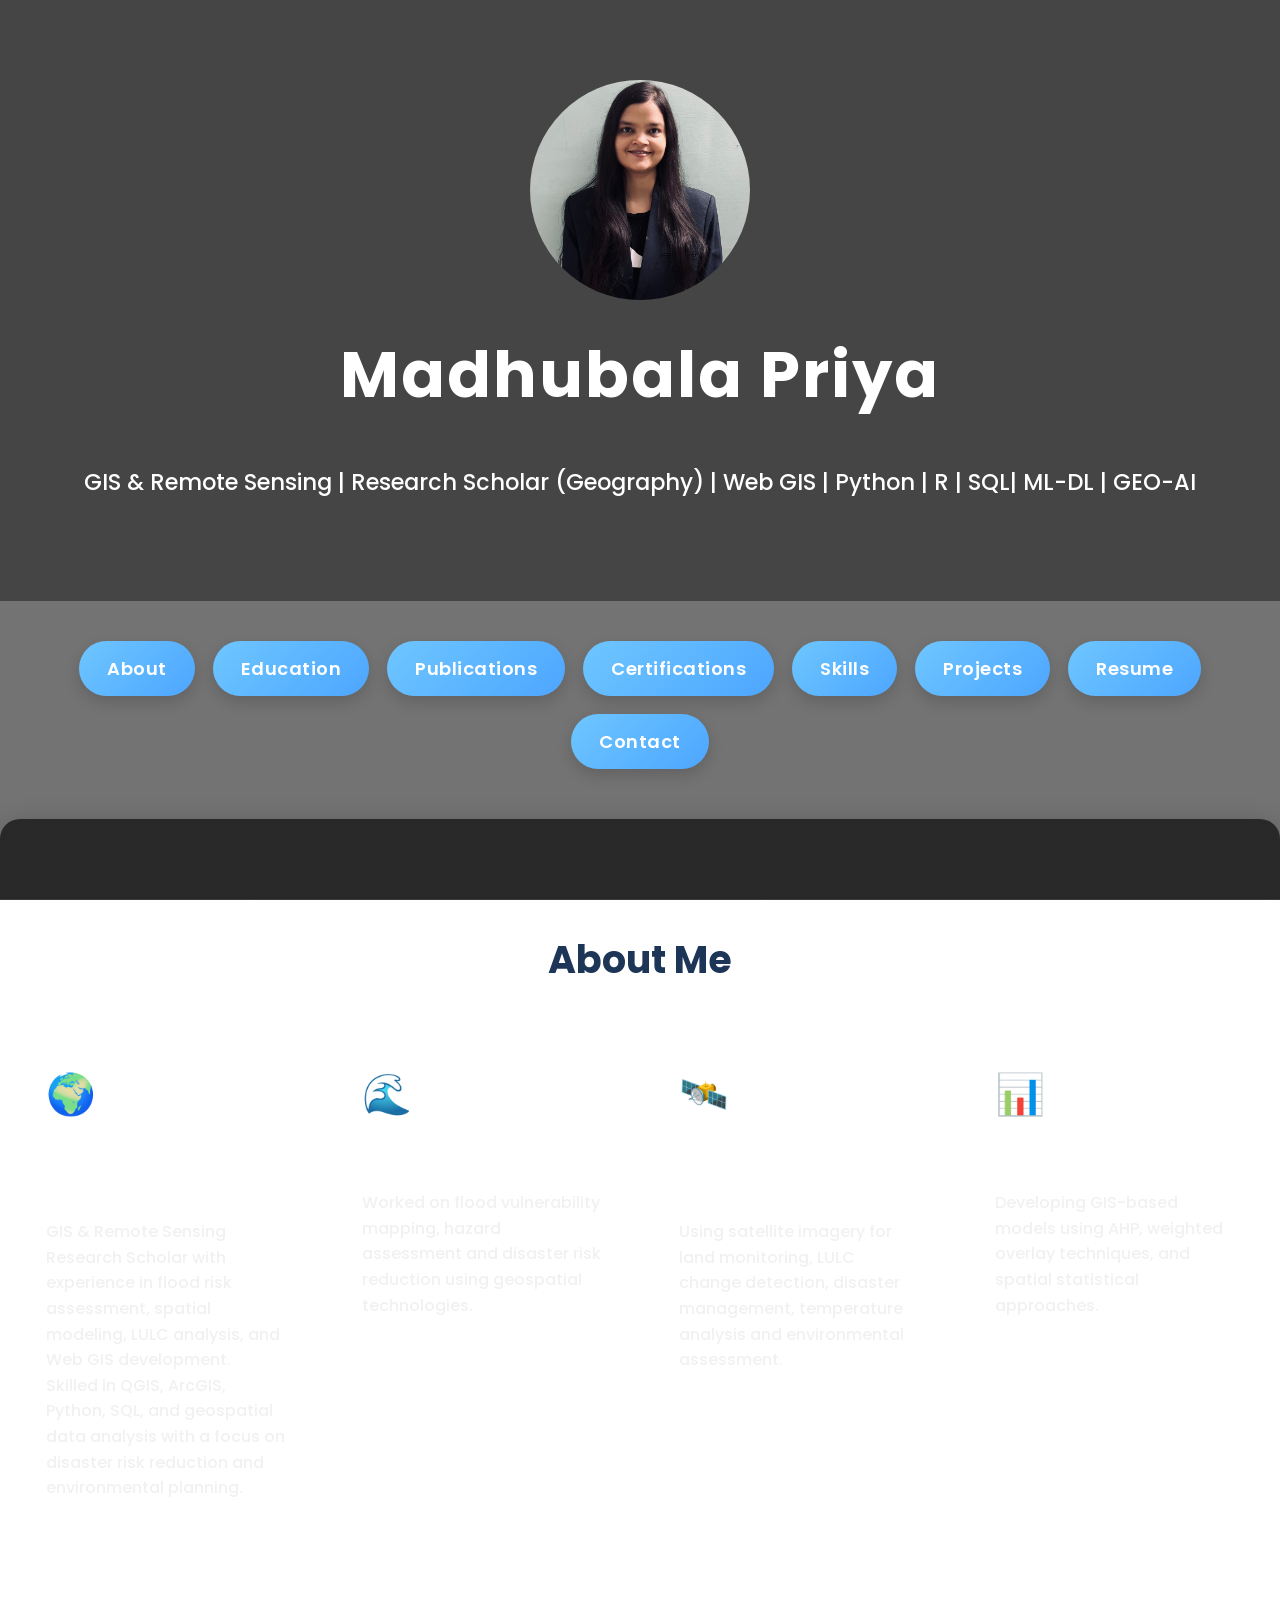
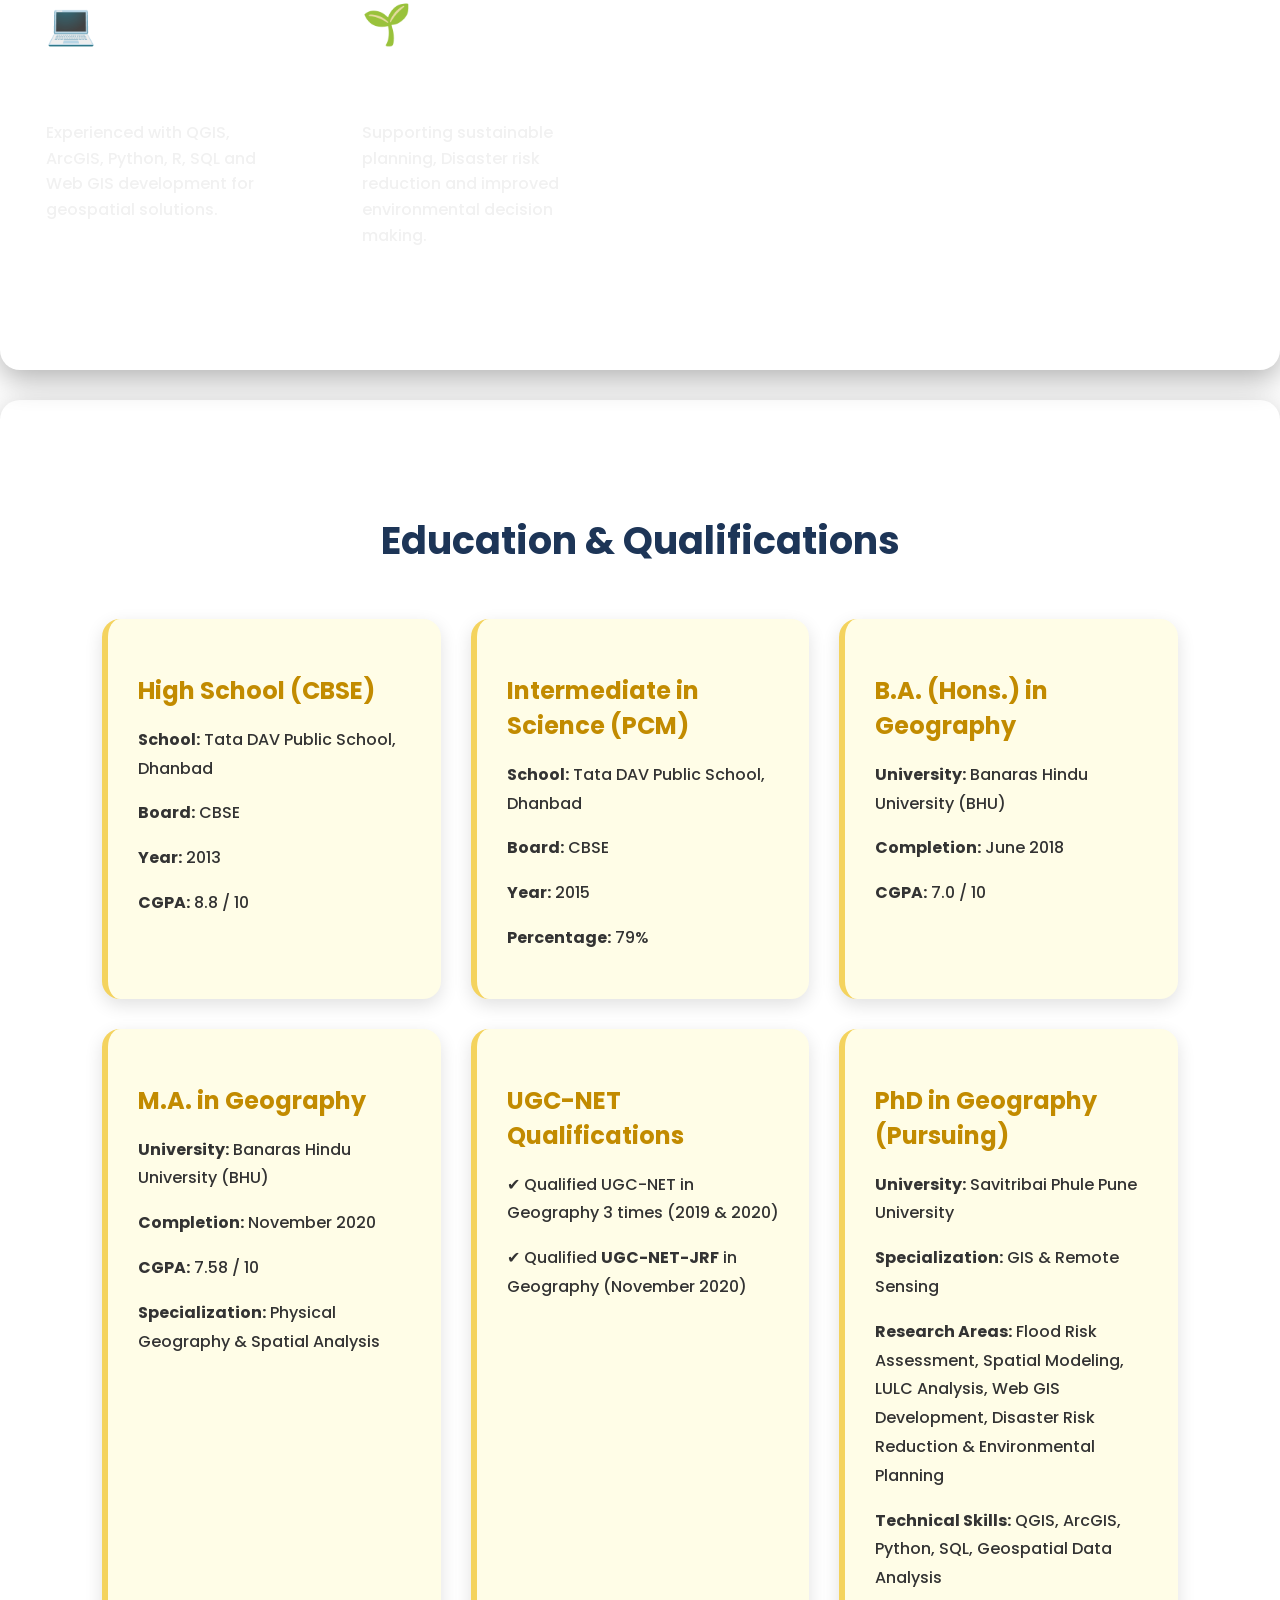
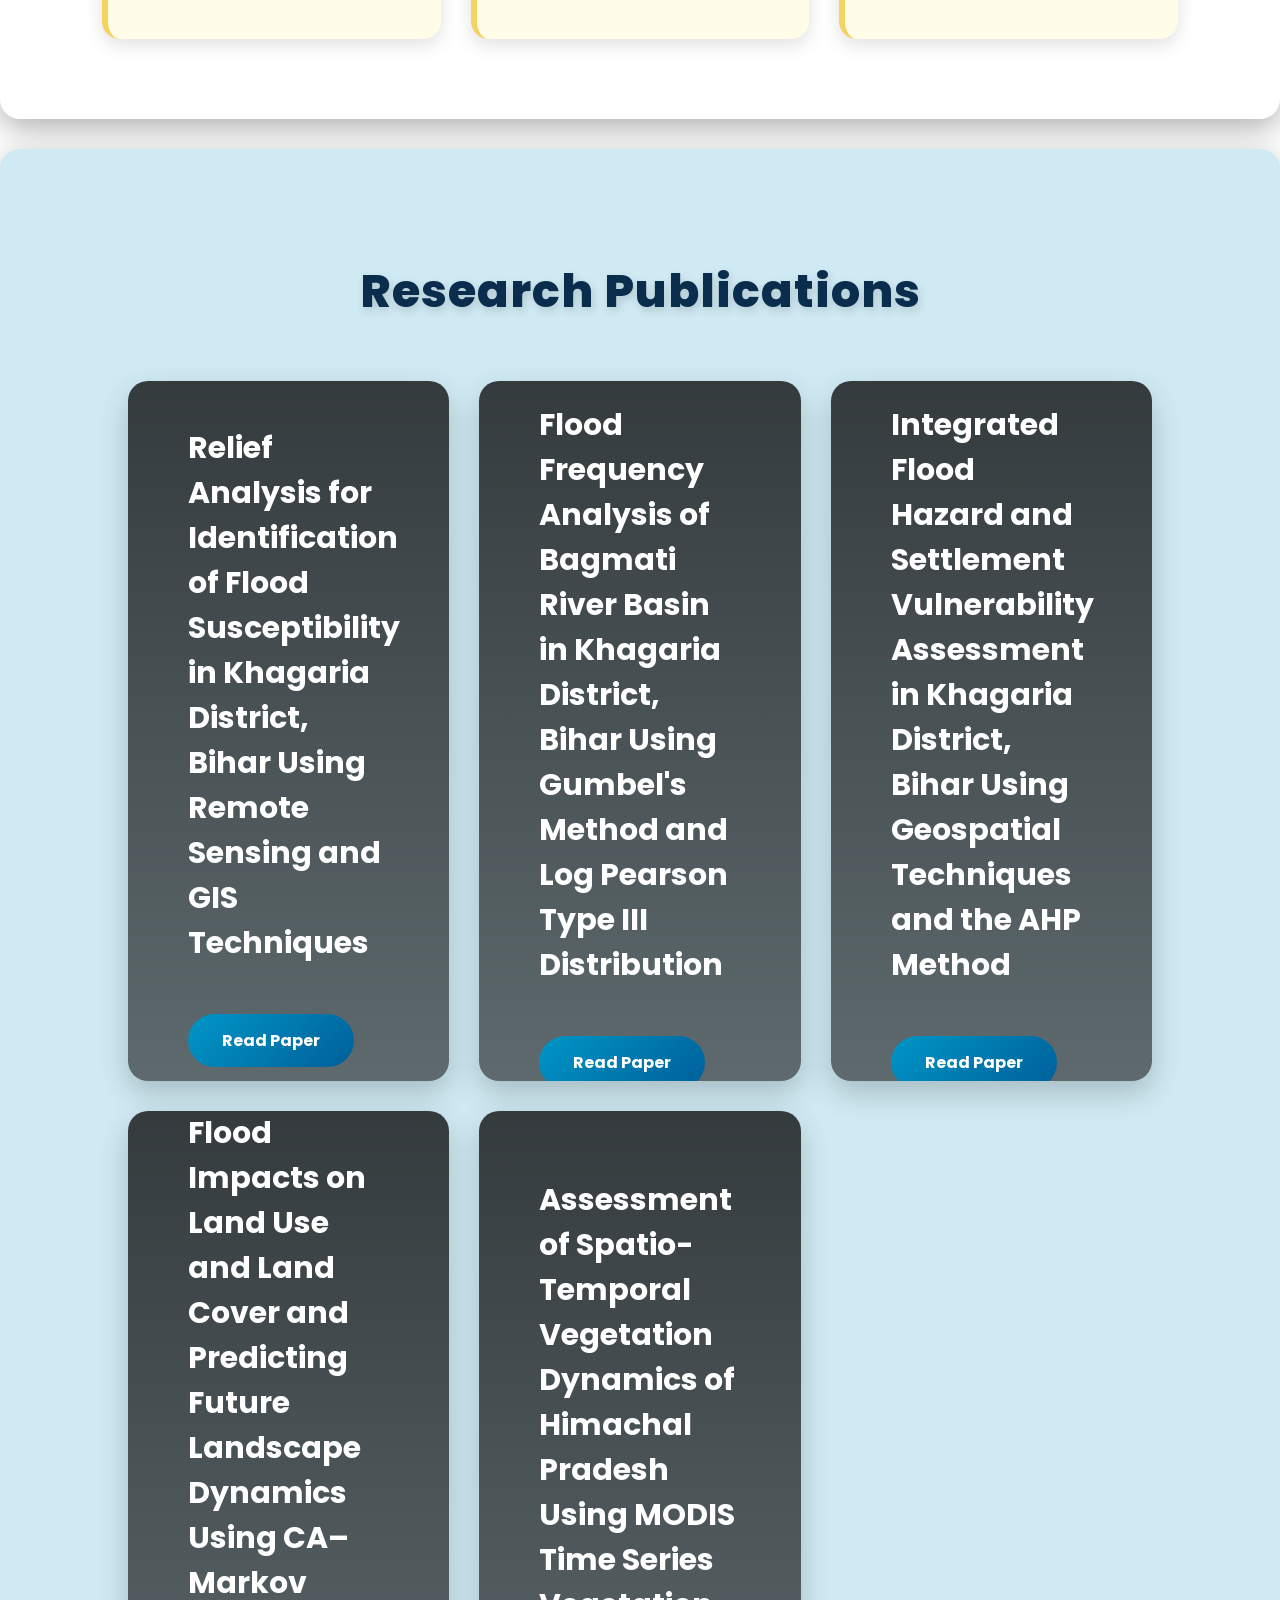
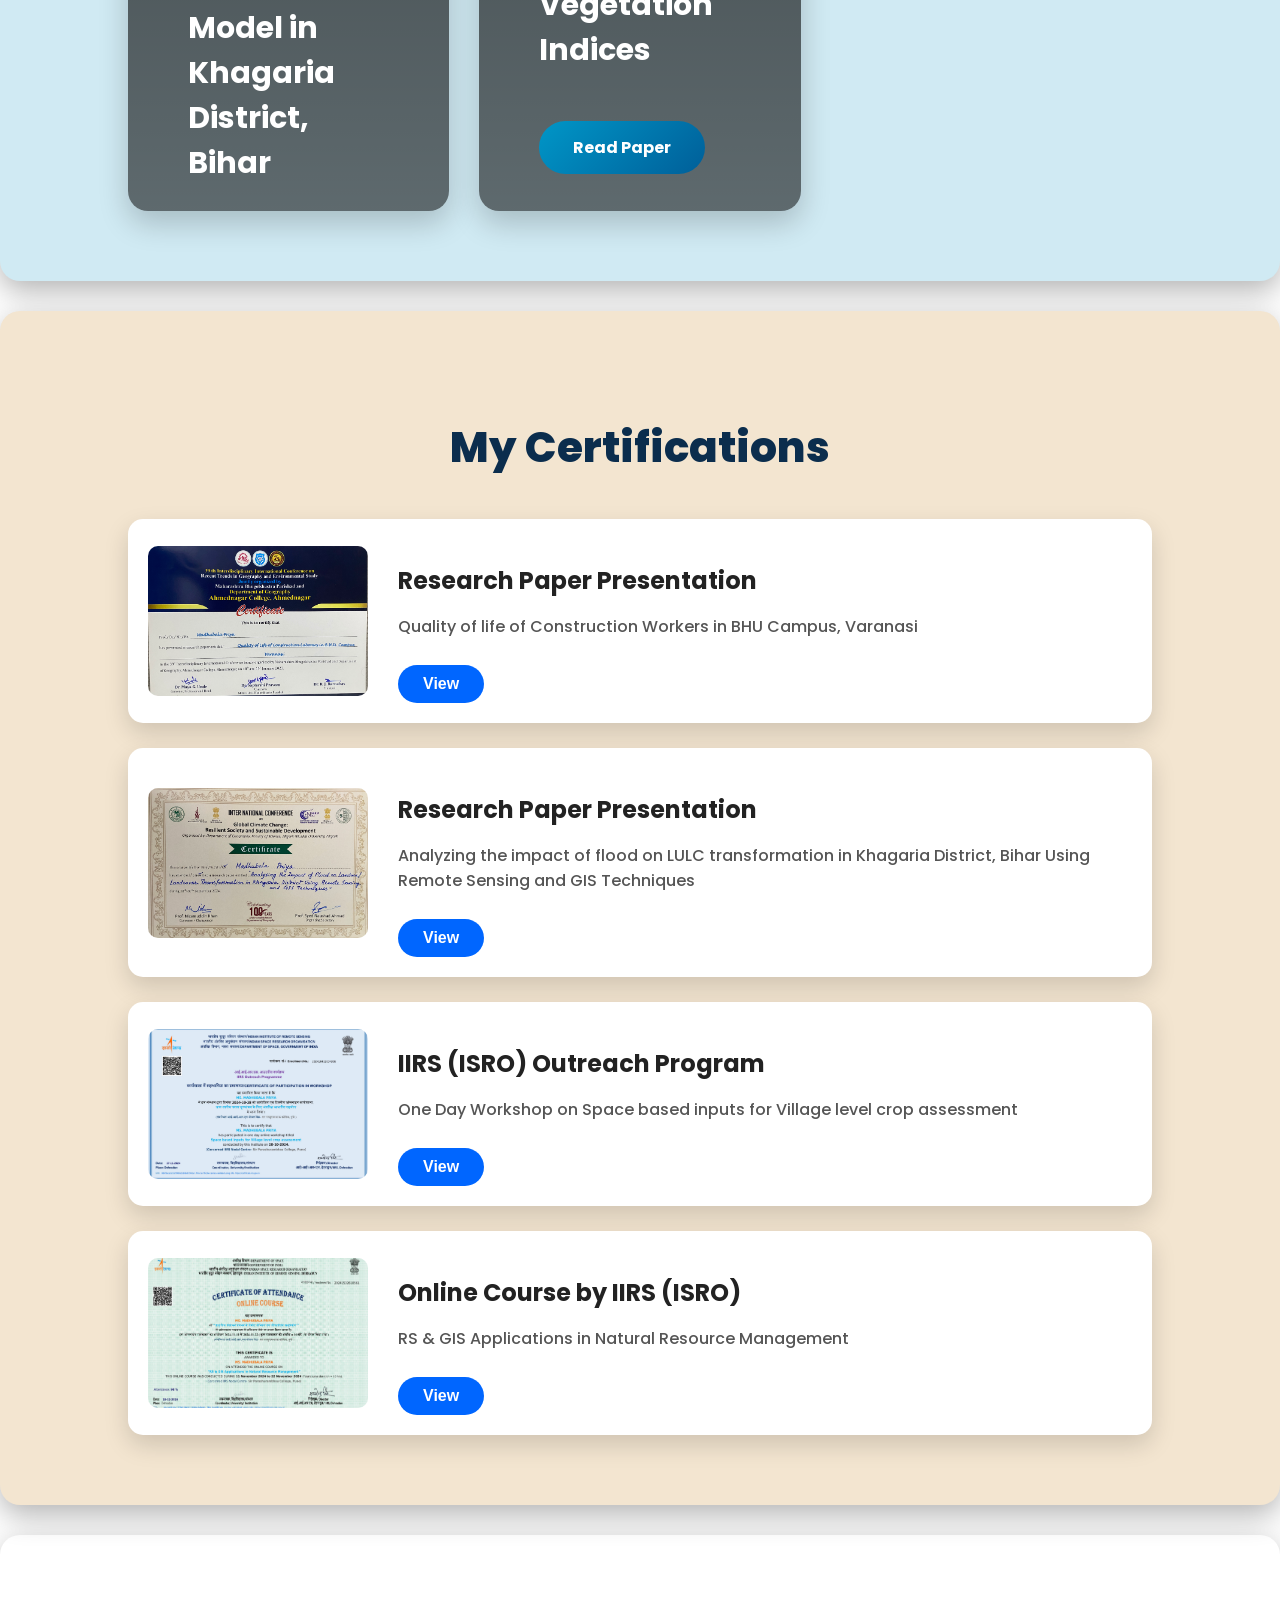
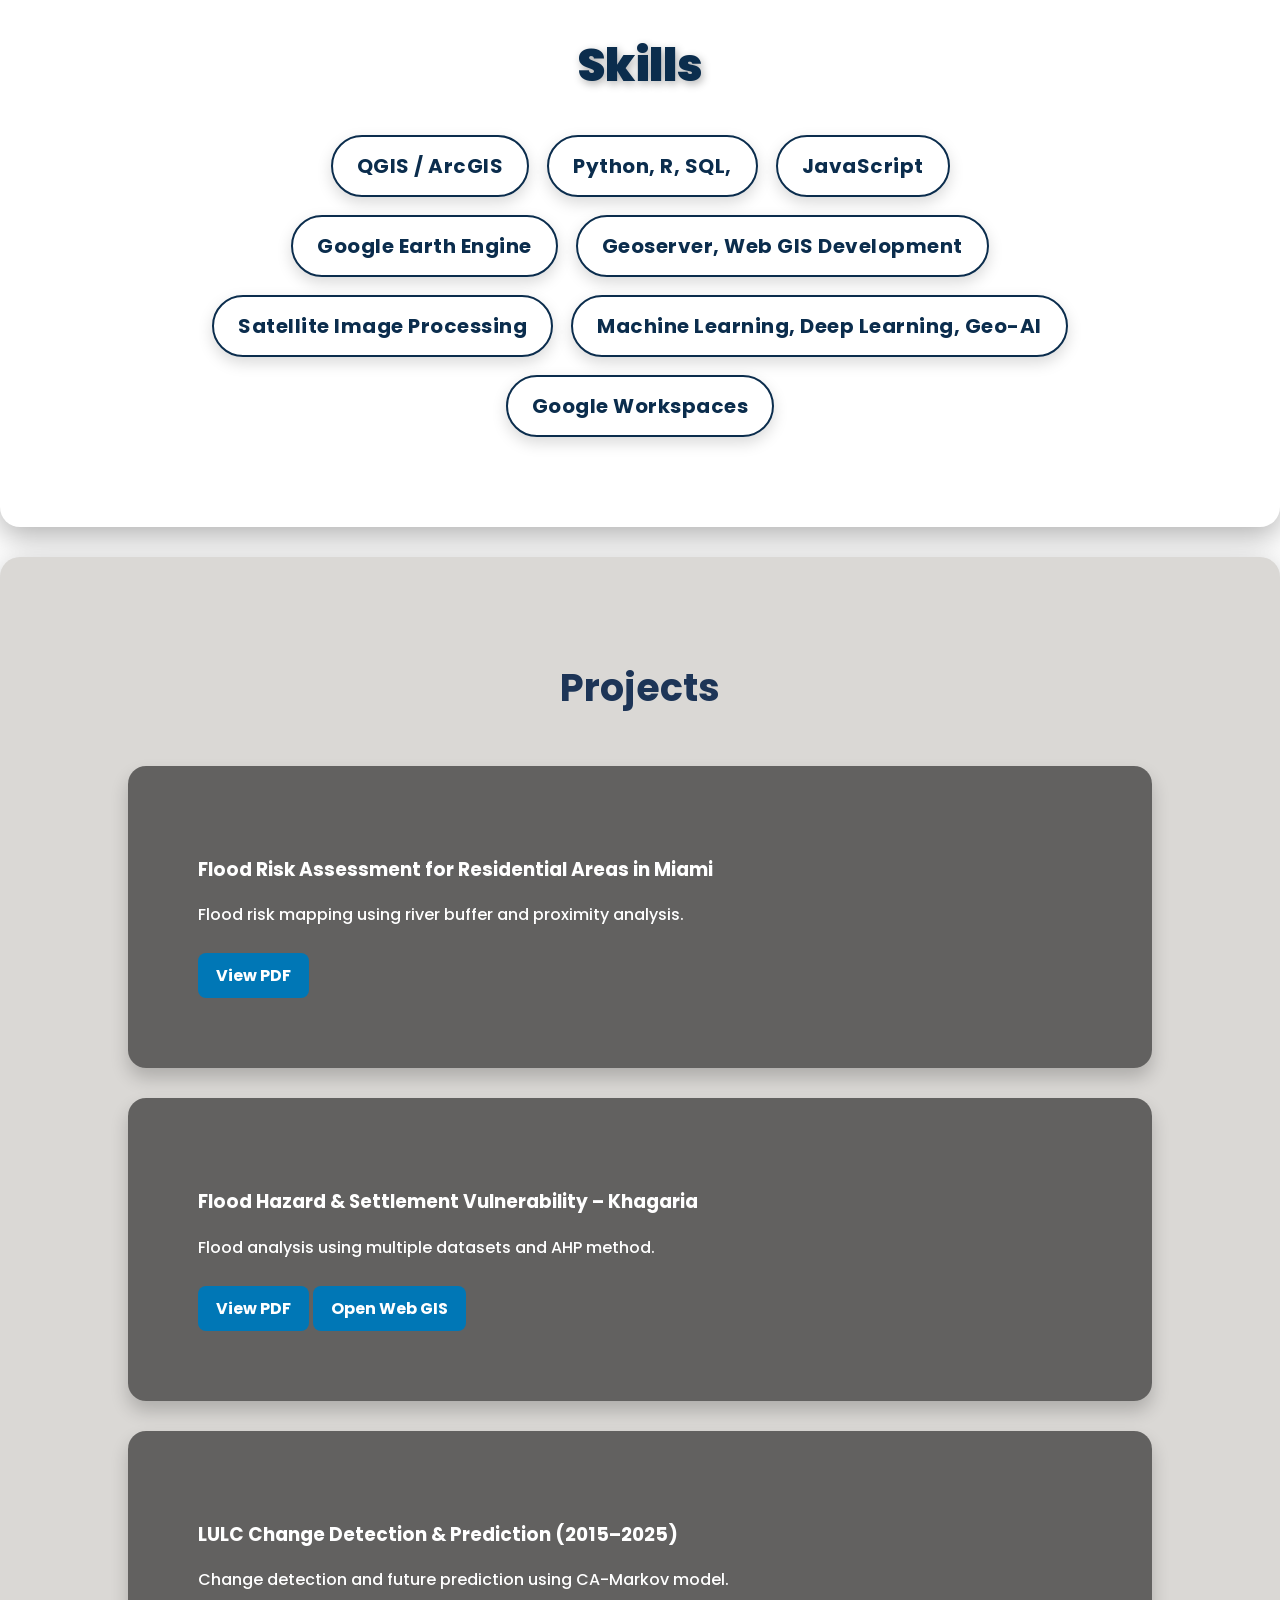
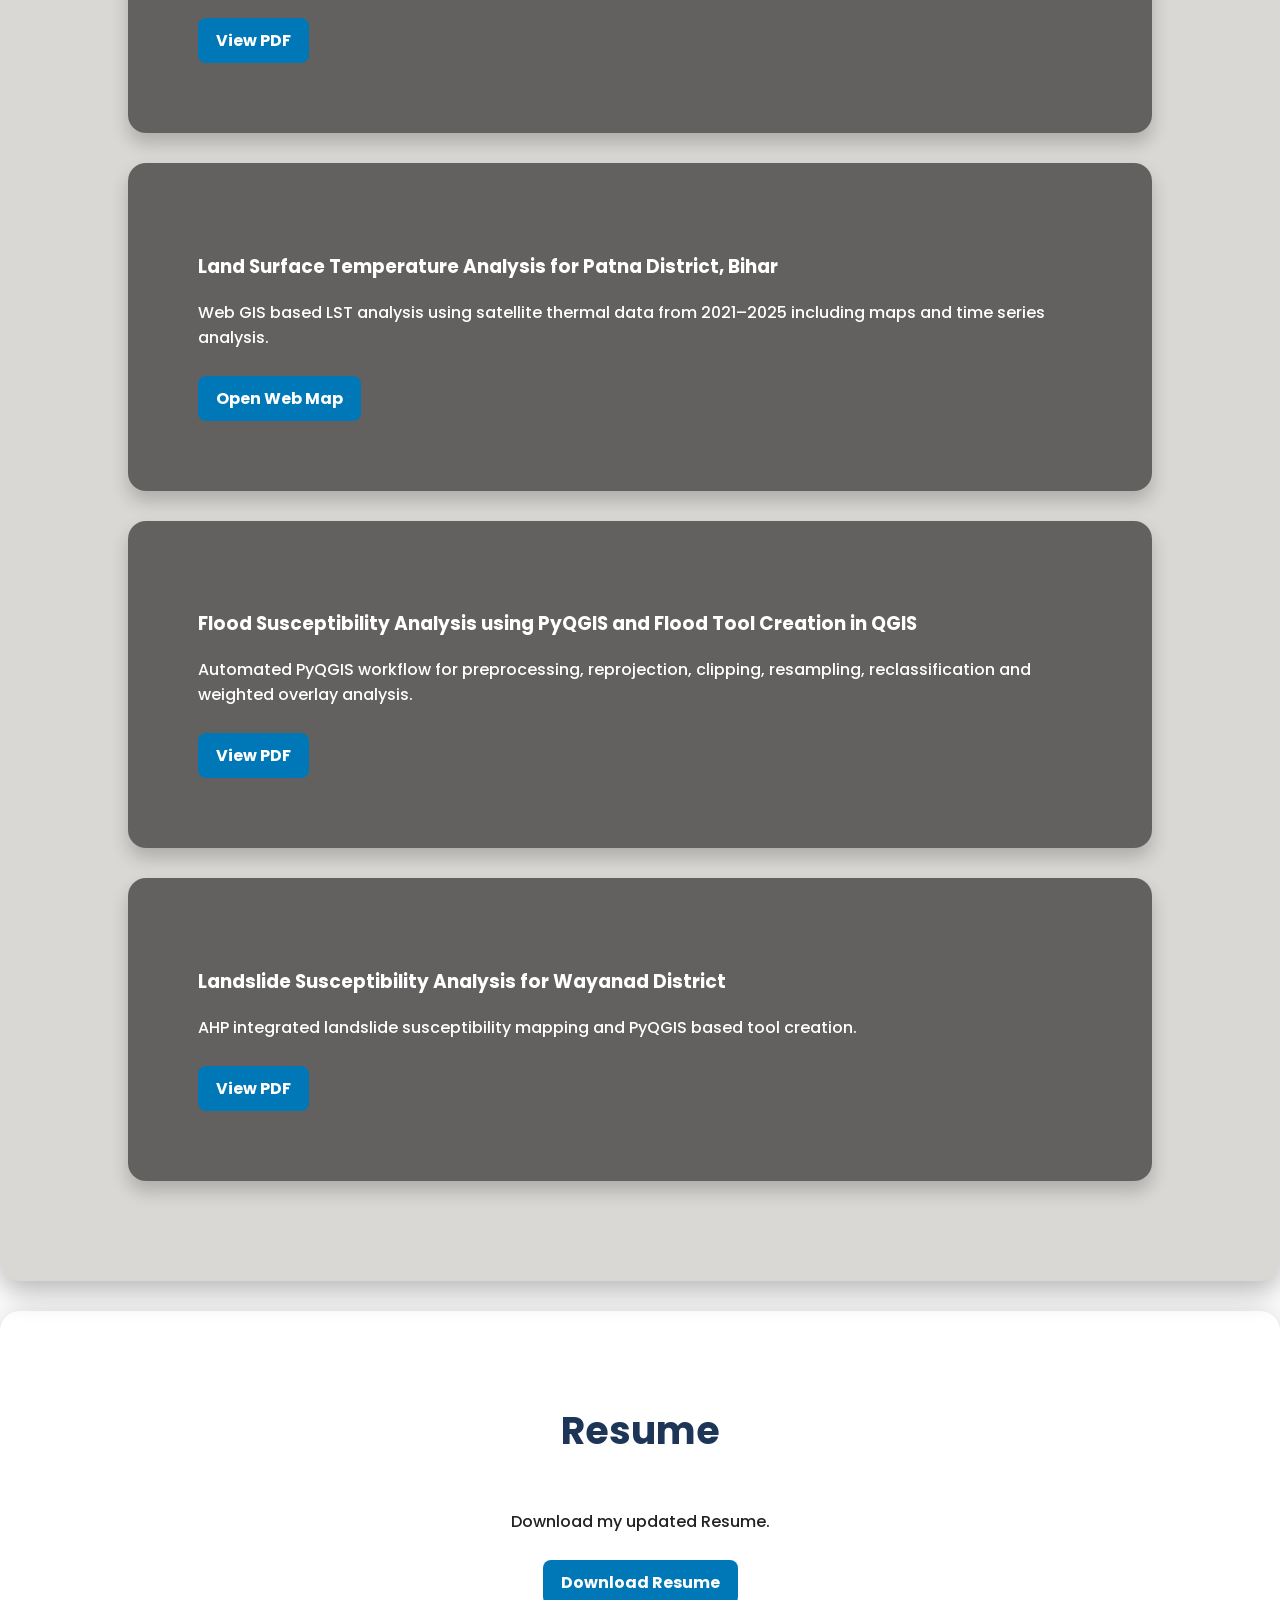
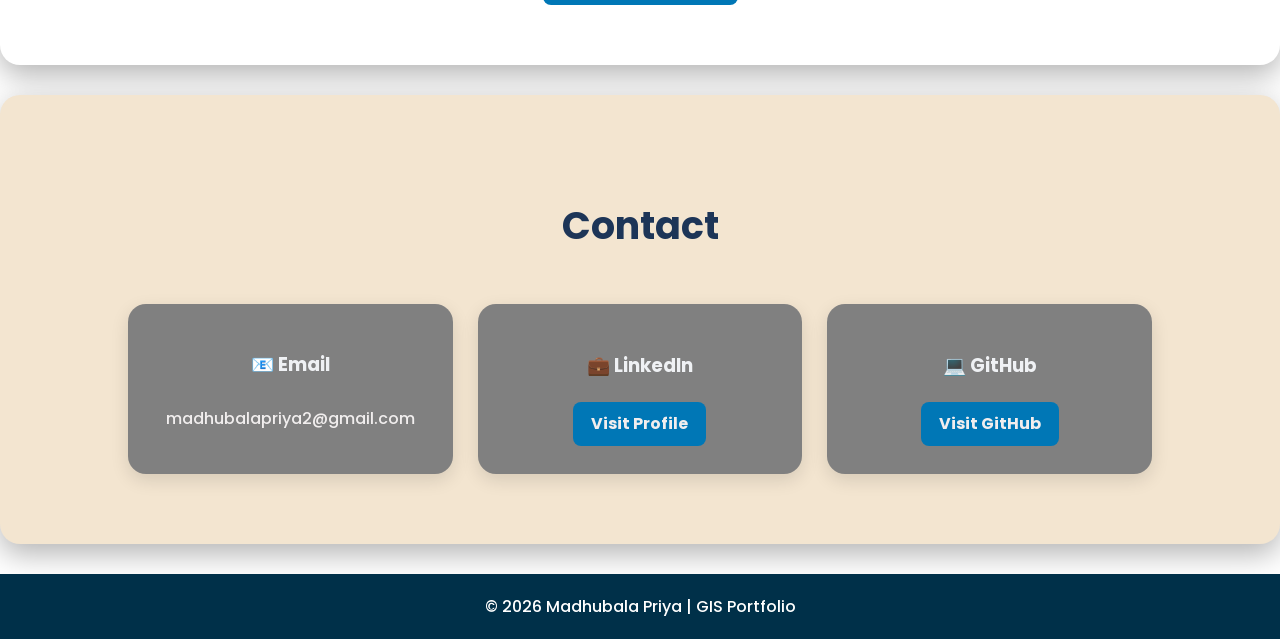
==== commit f72e4366: "Update index.html" ====
--- a/index.html
+++ b/index.html
@@ -18,7 +18,7 @@
 
 <header>
 
-<img src="images/WhatsApp Image 2026-06-14 at 5.19.28 PM.jpeg" class="profile">
+<img src="WhatsApp Image 2026-06-14 at 5.19.28 PM.jpeg" class="profile">
 
 <h1>Madhubala Priya</h1>
 
@@ -273,7 +273,7 @@
             </h3>
 
             <a class="publication-btn"
-               href="papers/EARTH_Volume 25_Issue 4.pdf"
+               href="EARTH_Volume 25_Issue 4.pdf"
                target="_blank">
                 Read Paper
             </a>
@@ -289,7 +289,7 @@
             </h3>
 
             <a class="publication-btn"
-               href="papers/8_119636_Flood_v2.pdf"
+               href="8_119636_Flood_v2.pdf"
                target="_blank">
                 Read Paper
             </a>
@@ -305,7 +305,7 @@
             </h3>
 
             <a class="publication-btn"
-               href="papers/AHP_PAPER.pdf"
+               href="AHP_PAPER.pdf"
                target="_blank">
                 Read Paper
             </a>
@@ -321,7 +321,7 @@
             </h3>
 
             <a class="publication-btn"
-               href="papers/manuscriptdisasteradvances (1).pdf"
+               href="manuscriptdisasteradvances (1).pdf"
                target="_blank">
                 Read Paper
             </a>
@@ -337,7 +337,7 @@
             </h3>
 
             <a class="publication-btn"
-               href="papers/Manuscript Transactions.pdf"
+               href="Manuscript Transactions.pdf"
                target="_blank">
                 Read Paper
             </a>
@@ -368,7 +368,7 @@
 <!-- Certificate 1 -->
 <div class="certificate-card">
 
-<img src="CERTIFICATES/IMG_1269.JPG.jpeg">
+<img src="IMG_1269.JPG.jpeg">
 
 <div class="certificate-info">
 
@@ -391,7 +391,7 @@
 <!-- Certificate 2 -->
 <div class="certificate-card">
 
-<img src="CERTIFICATES/IMG_1266.JPG.jpeg">
+<img src="IMG_1266.JPG.jpeg">
 
 <div class="certificate-info">
 
@@ -414,7 +414,7 @@
 <!-- Certificate 3 -->
 <div class="certificate-card">
 
-<img src="CERTIFICATES/certificate_202410412604956 (quillbot.com).jpg">
+<img src="certificate_202410412604956 (quillbot.com).jpg">
 
 <div class="certificate-info">
 
@@ -438,7 +438,7 @@
 <!-- Certificate 4 -->
 <div class="certificate-card">
 
-<img src="CERTIFICATES/certificate_20241532610561 (quillbot.com).jpg">
+<img src="certificate_20241532610561 (quillbot.com).jpg">
 
 <div class="certificate-info">
 
@@ -654,7 +654,7 @@
 </p>
 
 <a class="button"
-href="pdfs/Madhubala Priya.pdf"
+href="Madhubala Priya.pdf"
 download>
 Download Resume
 </a>
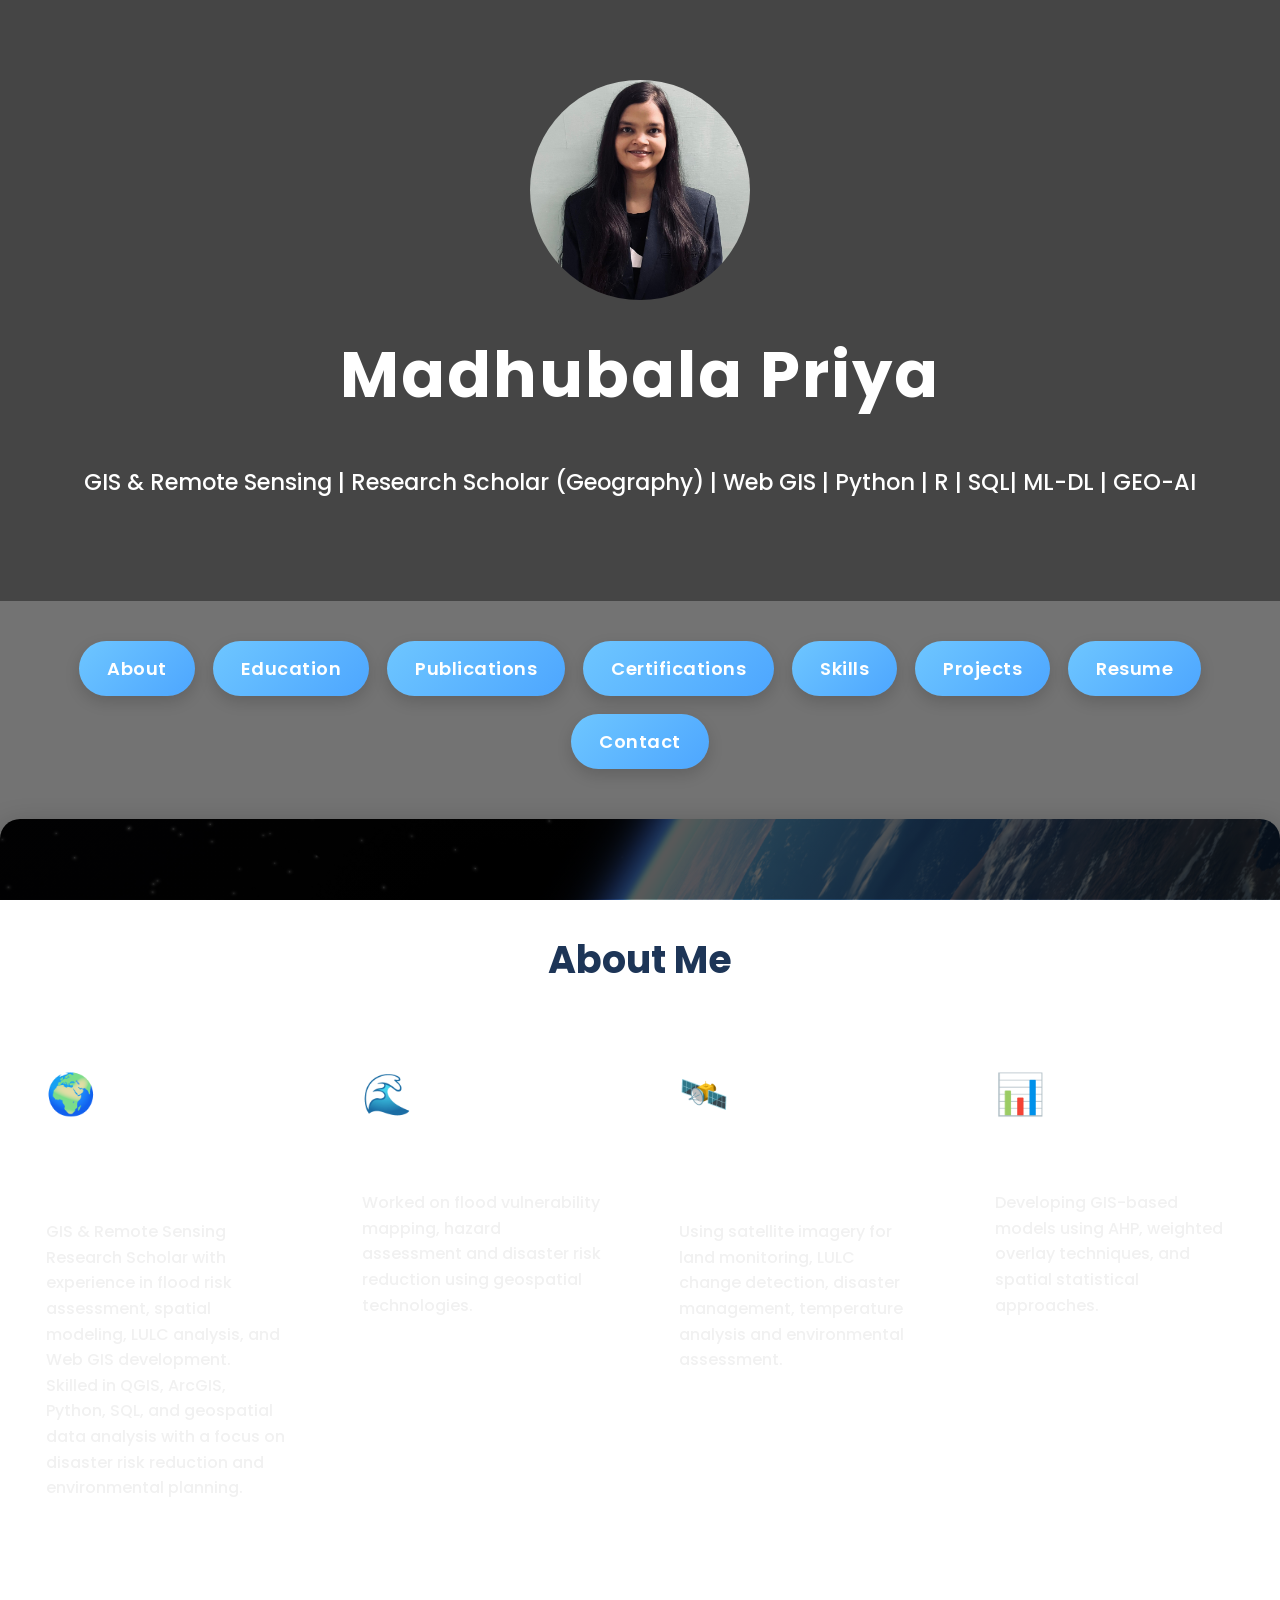
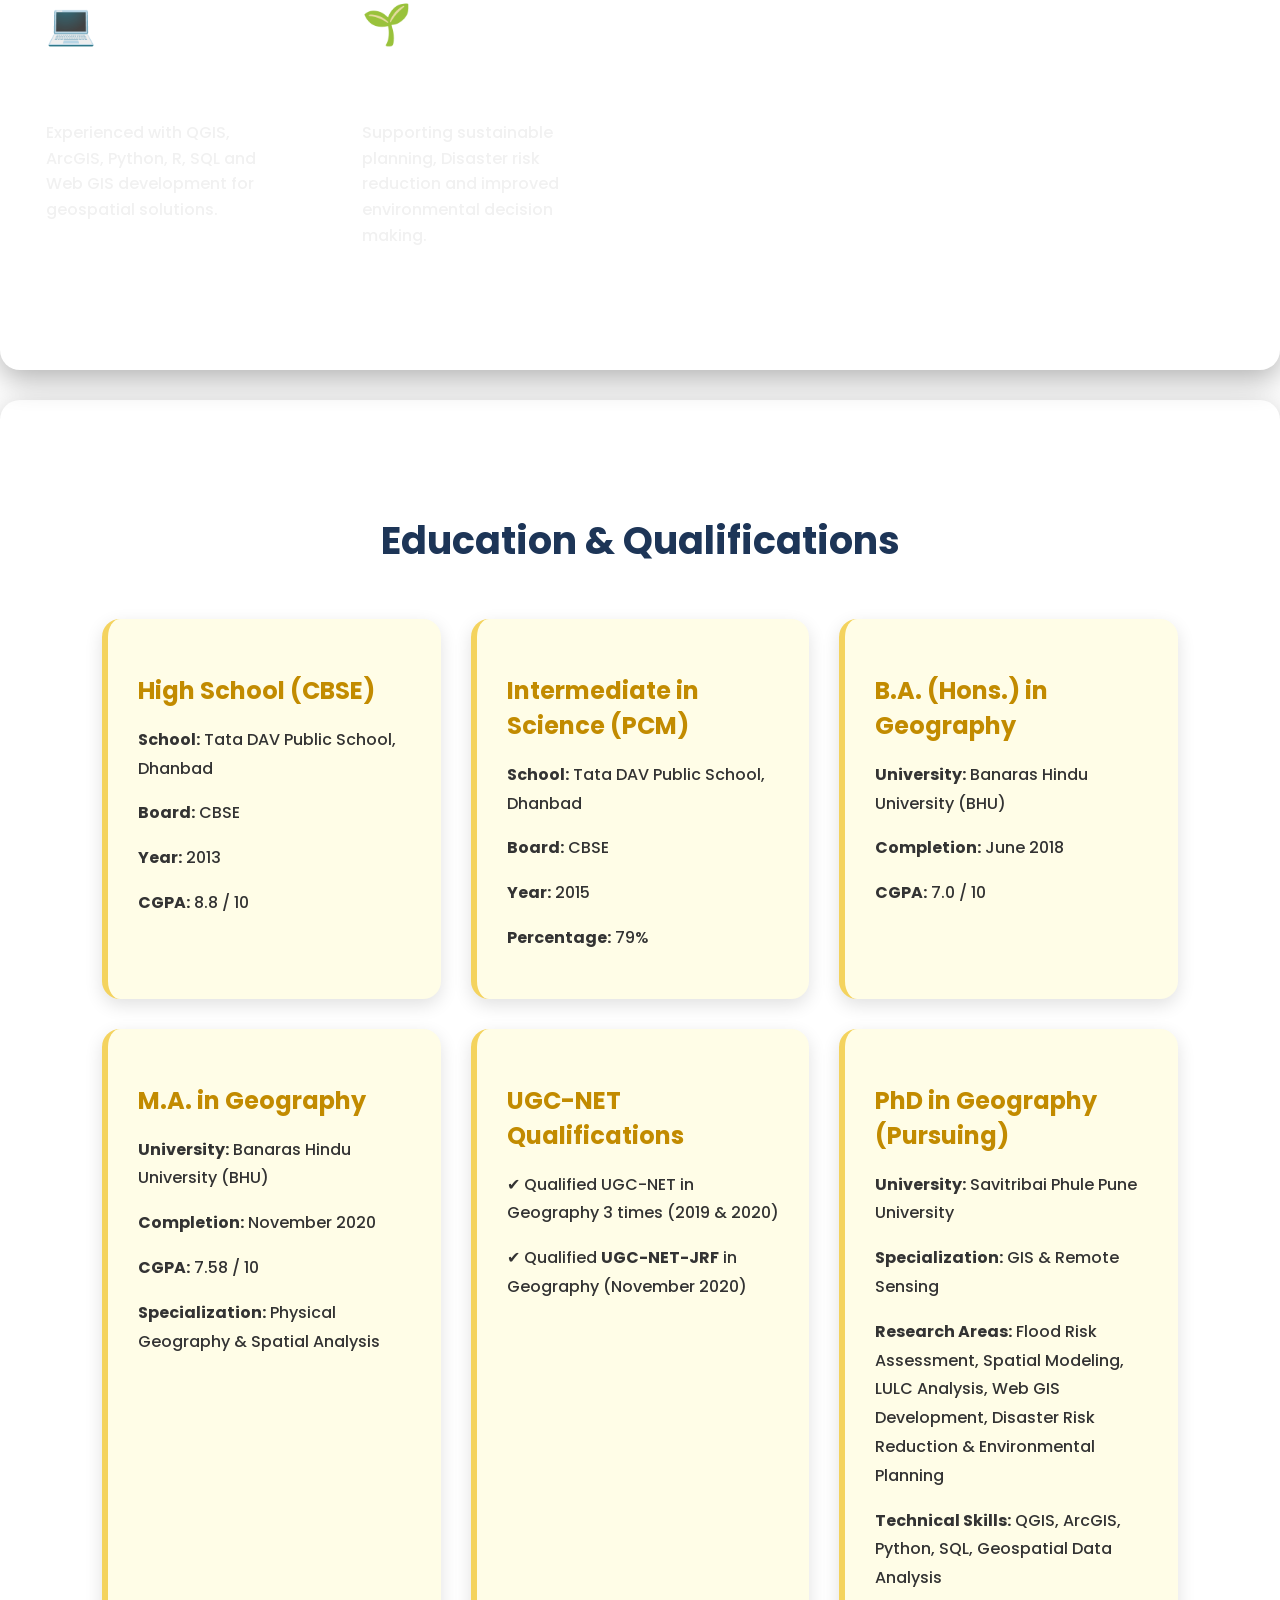
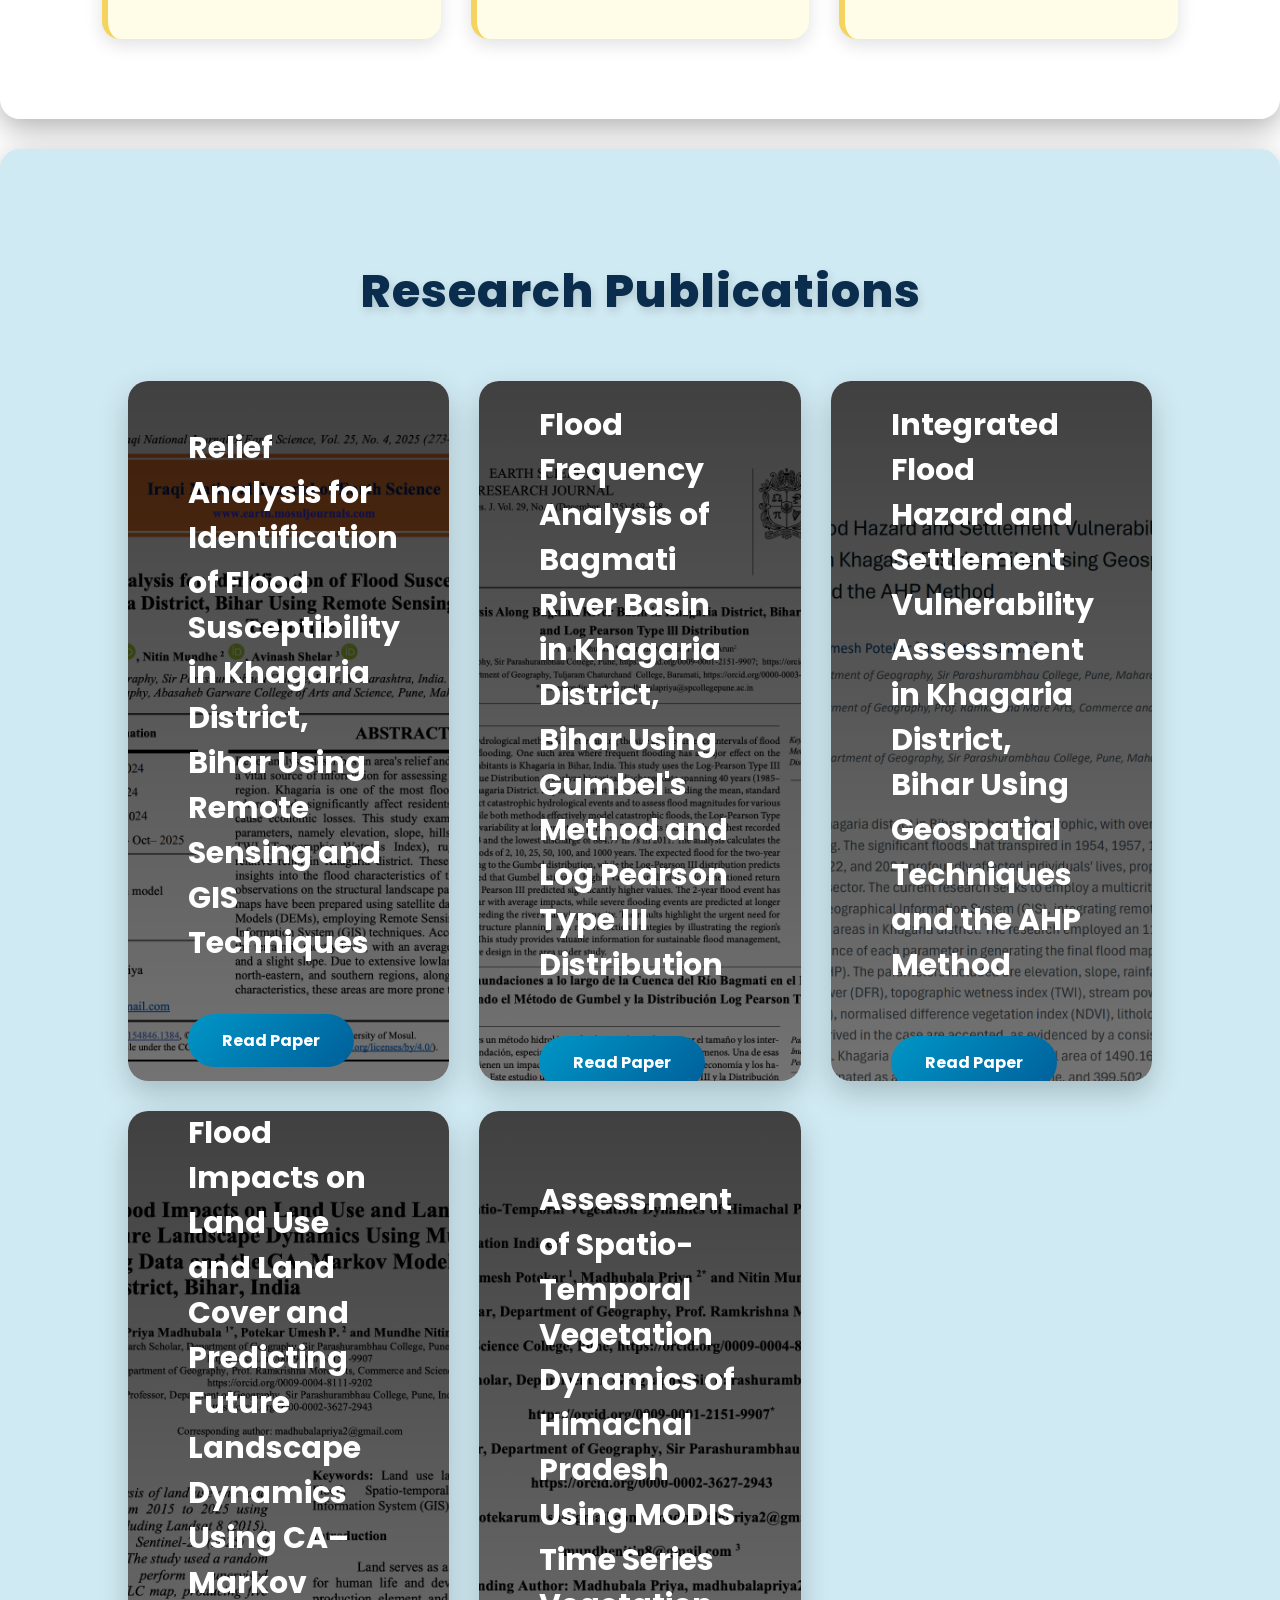
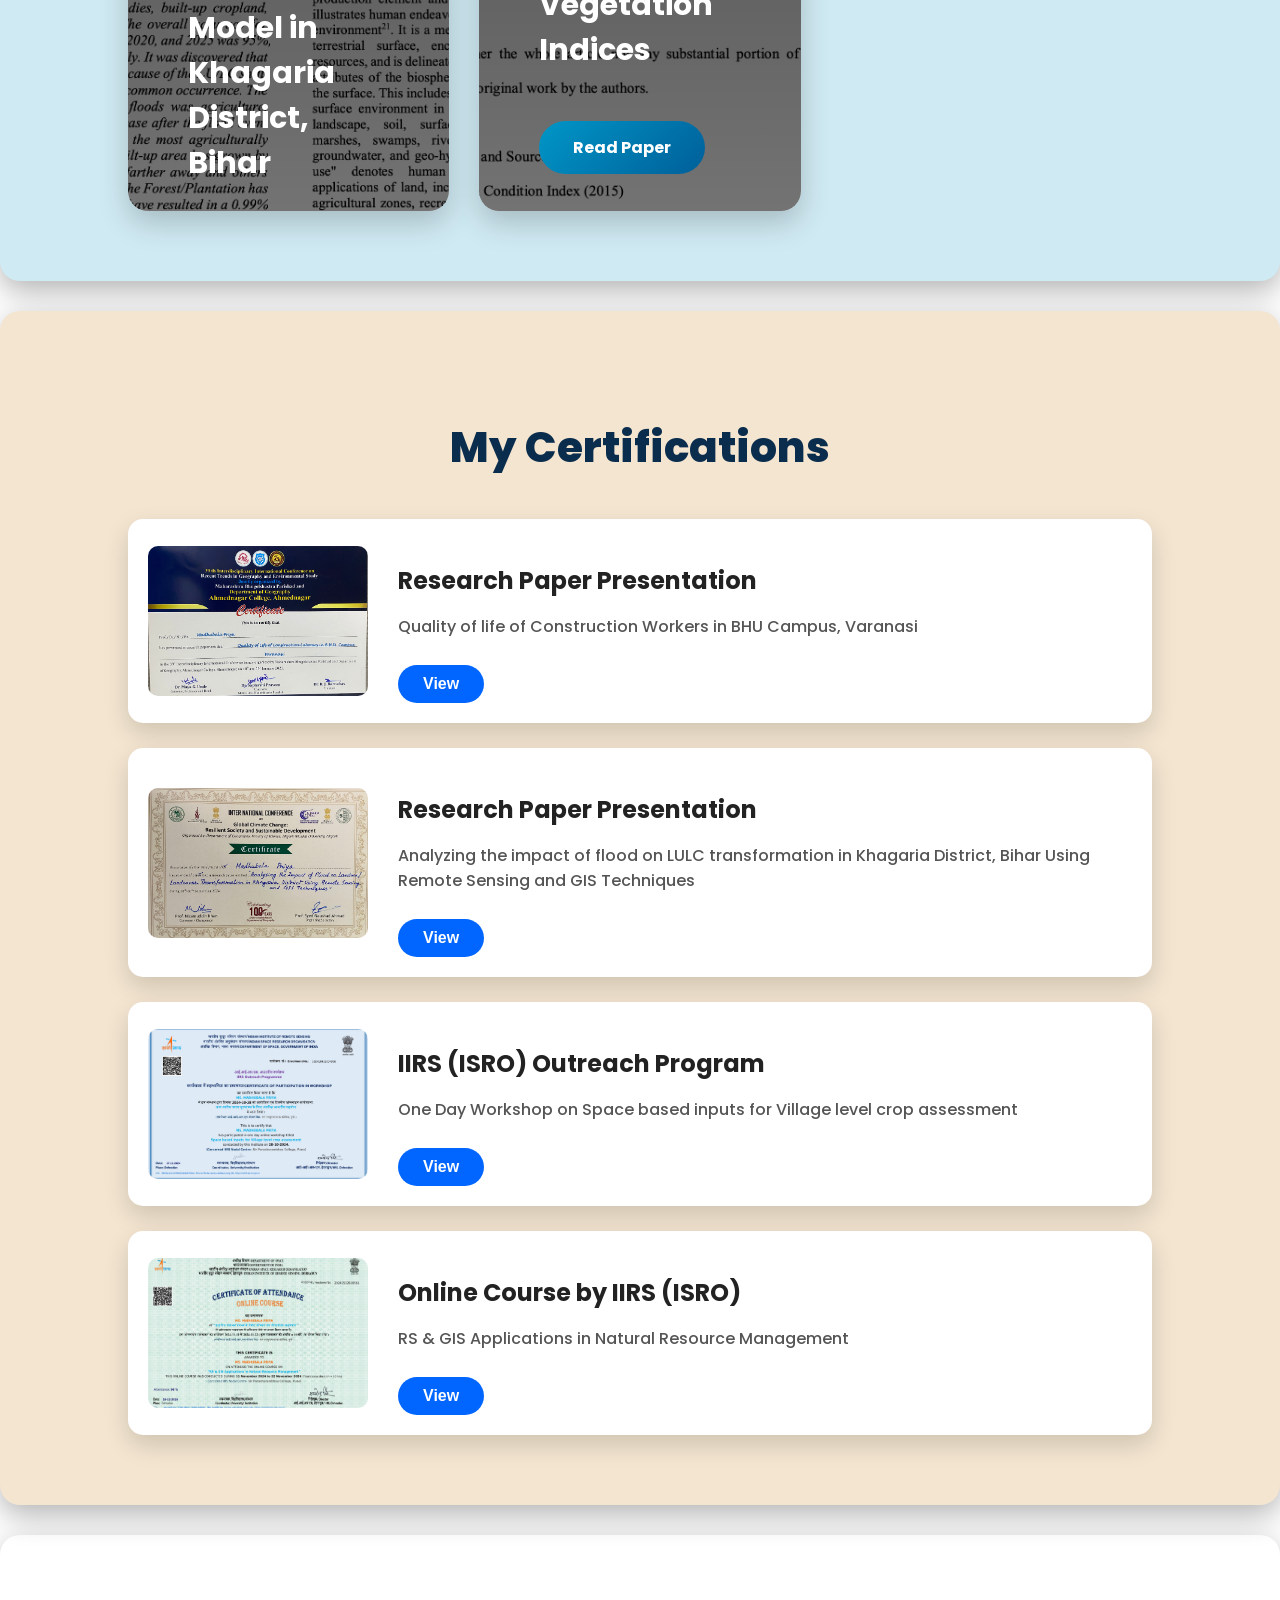
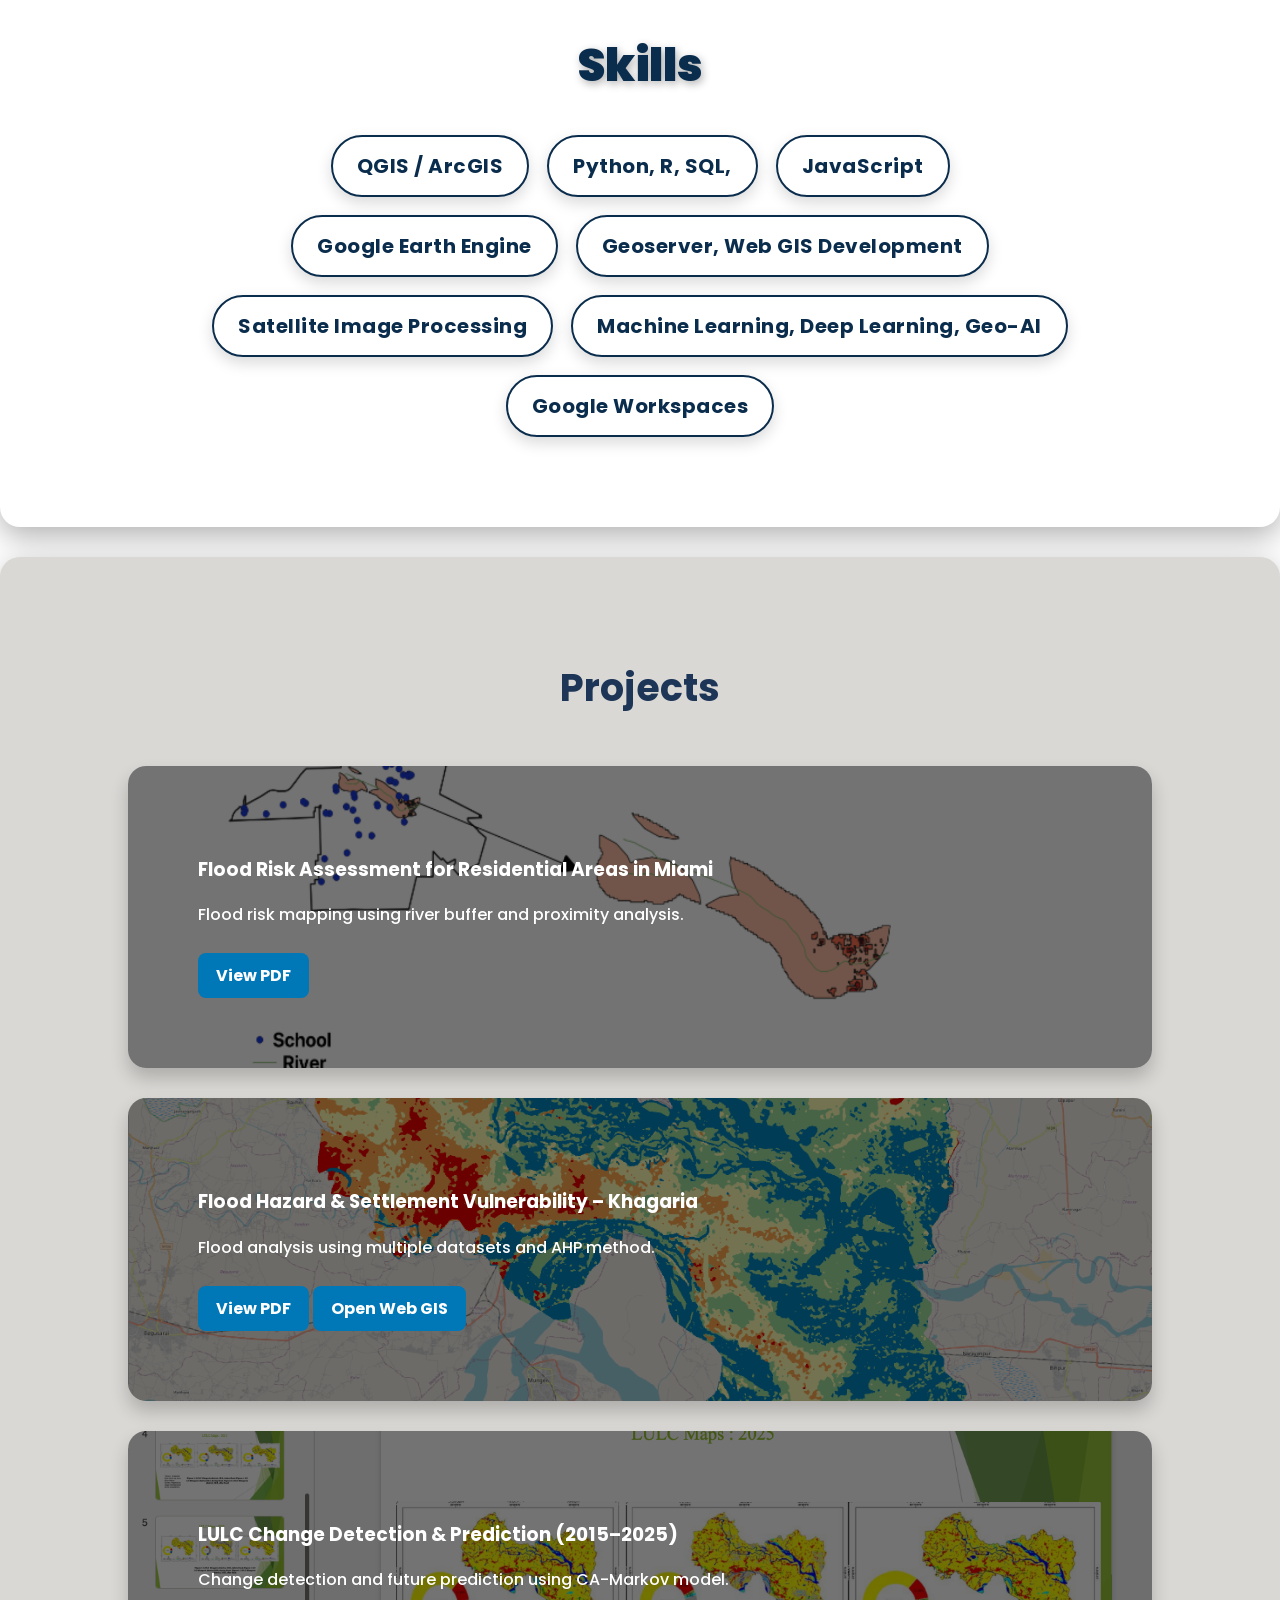
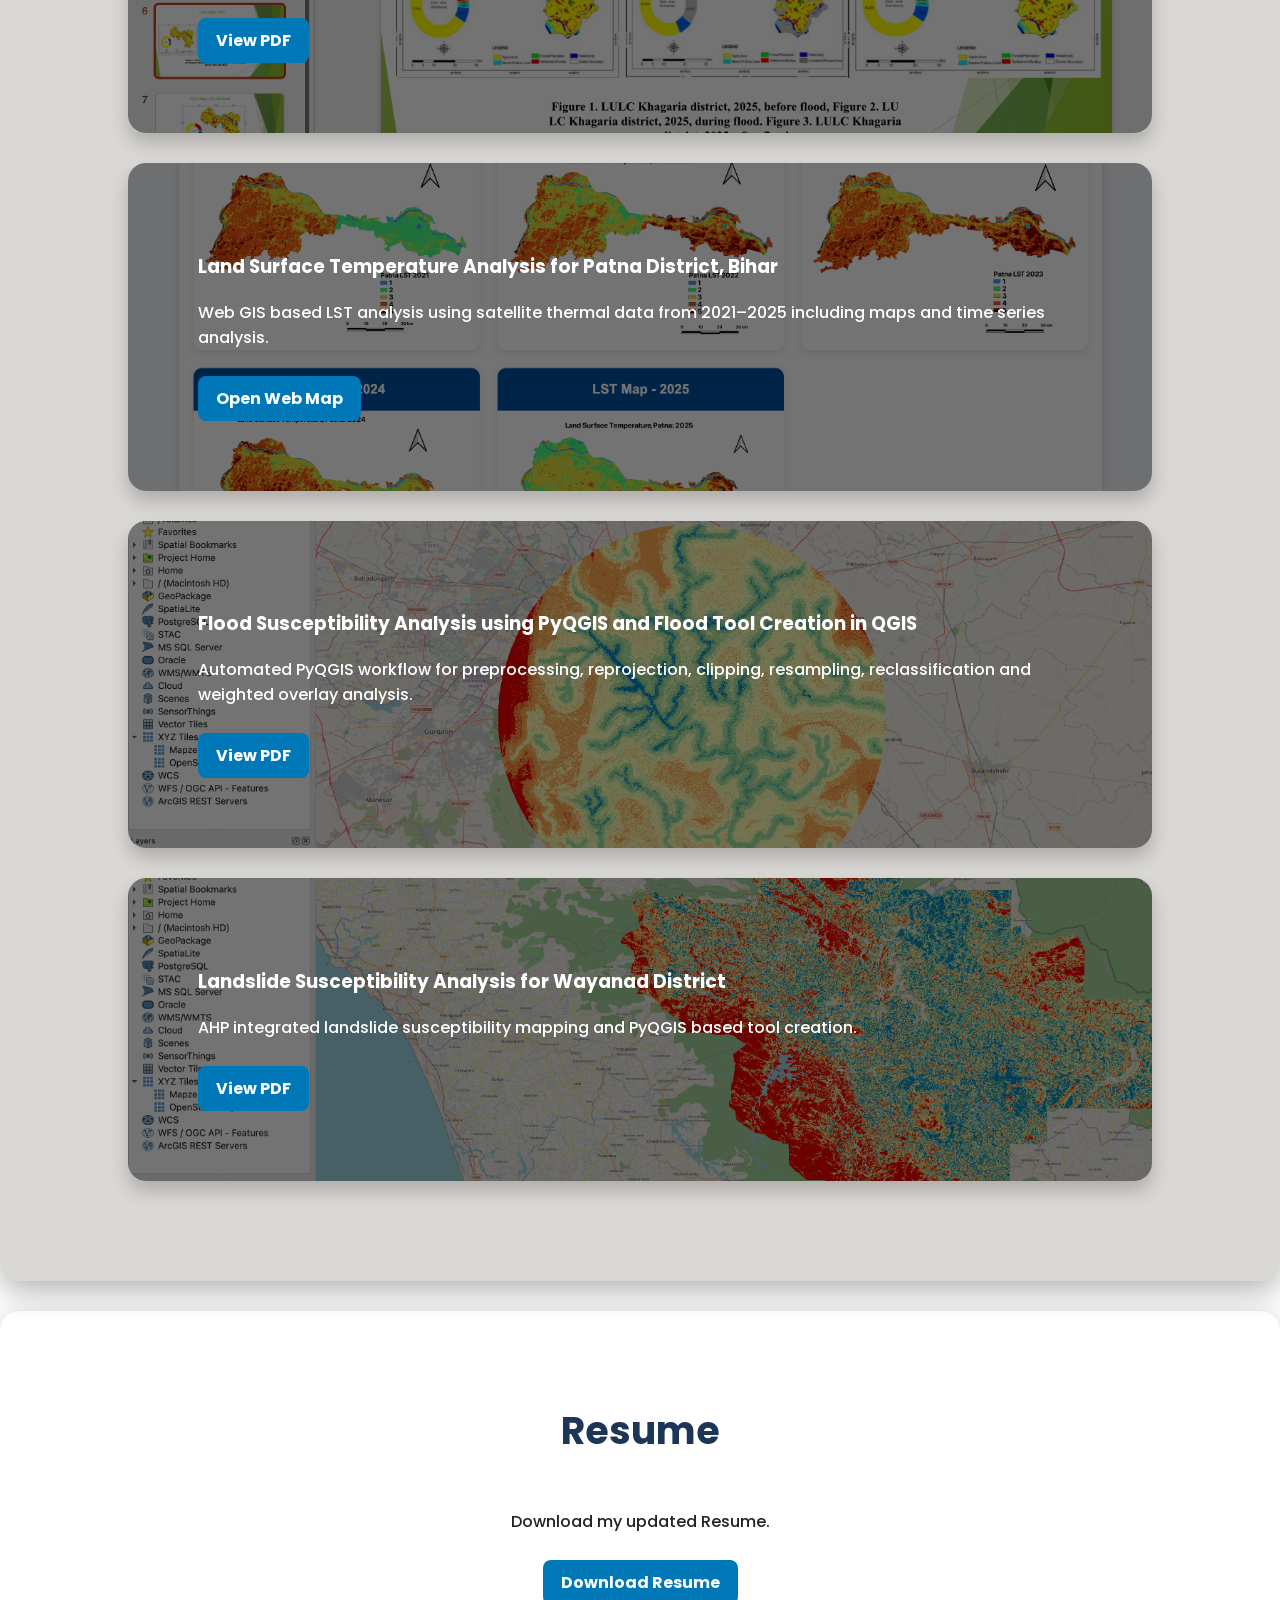
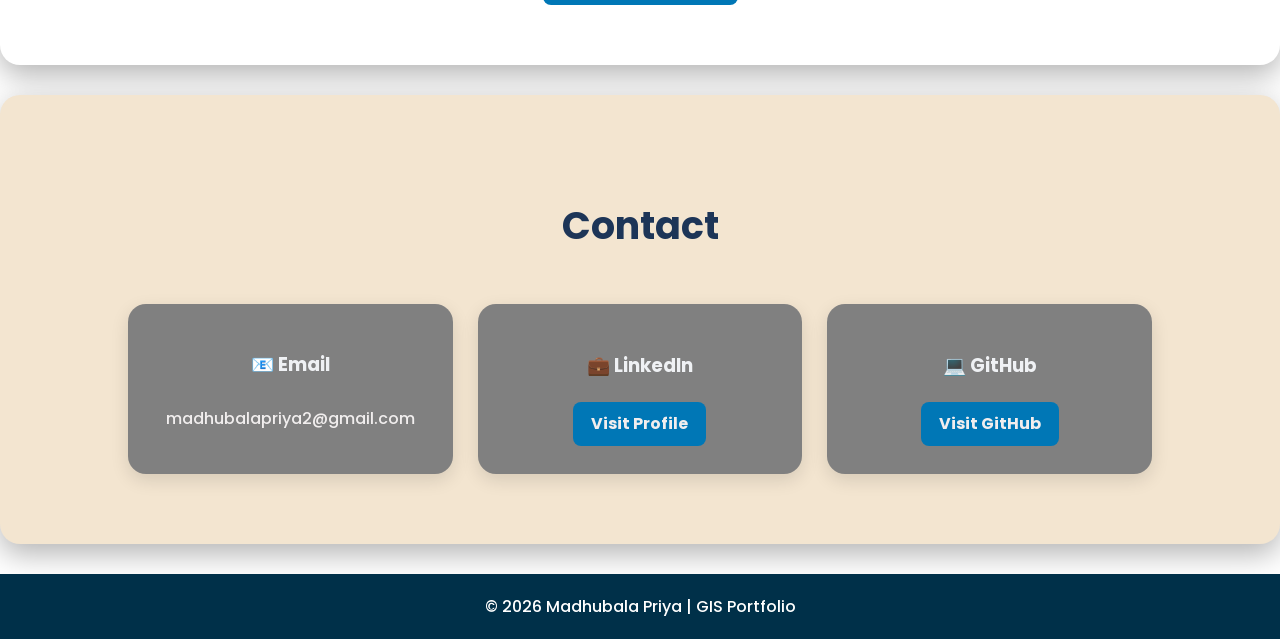
==== commit 7d3016f4: "Update index.html" ====
--- a/index.html
+++ b/index.html
@@ -378,7 +378,7 @@
 Quality of life of Construction Workers in BHU Campus, Varanasi
 </p>
 
-<button type="button" onclick="openCertificate('CERTIFICATES/IMG_1269.JPG.jpeg')">
+<button type="button" onclick="openCertificate('IMG_1269.JPG.jpeg')">
 View
 </button>
 </div>
@@ -400,7 +400,7 @@
 <p>
 Analyzing the impact of flood on LULC transformation in Khagaria District, Bihar Using Remote Sensing and GIS Techniques</p>
 
-<button type="button" onclick="openCertificate('CERTIFICATES/IMG_1266.JPG.jpeg')">
+<button type="button" onclick="openCertificate('IMG_1266.JPG.jpeg')">
 View
 </button>
 
@@ -424,7 +424,7 @@
 One Day Workshop on Space based inputs for Village level crop assessment</p>
 
 
-<button type="button" onclick="openCertificate('CERTIFICATES/certificate_202410412604956 (quillbot.com).jpg')">
+<button type="button" onclick="openCertificate('certificate_202410412604956 (quillbot.com).jpg')">
 View
 </button>
 
@@ -449,7 +449,7 @@
 </p>
 
 
-<button type="button" onclick="openCertificate('CERTIFICATES/certificate_20241532610561 (quillbot.com).jpg')">
+<button type="button" onclick="openCertificate('certificate_20241532610561 (quillbot.com).jpg')">
 View
 </button>
 
--- a/style.css
+++ b/style.css
@@ -27,7 +27,7 @@
 ========================= */
 
 header{
-    background-image: url("images/3d-rendering-planet-earth.jpg");
+    background-image: url("3d-rendering-planet-earth.jpg");
     background-size: cover;
     background-position: center;
     background-repeat: no-repeat;
@@ -132,7 +132,7 @@
     background:
     linear-gradient(rgba(0,0,0,0.65),
     rgba(0,0,0,0.65)),
-    url("images/Remote-sensing.png");
+    url("Remote-sensing.png");
 
     background-size: cover;
     background-position: center;
@@ -189,7 +189,7 @@
     background:
     linear-gradient(rgba(255,255,255,0.88),
     rgba(255,255,255,0.88)),
-    url("images/continued-education-featured-image.jpg");
+    url("continued-education-featured-image.jpg");
 
     background-size: cover;
     background-position: center;
@@ -337,23 +337,23 @@
 ========================== */
 
 .publication1{
-    background-image:url("paperimages/Screenshot 2026-06-22 at 6.40.55 PM.png");
+    background-image:url("IMG_1356.PNG");
 }
 
 .publication2{
-    background-image:url("paperimages/Screenshot 2026-06-22 at 6.41.24 PM.png");
+    background-image:url("IMG_1351.PNG");
 }
 
 .publication3{
-    background-image:url("paperimages/Screenshot 2026-06-22 at 6.41.39 PM.png");
+    background-image:url("IMG_1352.PNG");
 }
 
 .publication4{
-    background-image:url("paperimages/Screenshot 2026-06-22 at 6.41.55 PM.png");
+    background-image:url("IMG_1353.PNG");
 }
 
 .publication5{
-    background-image:url("paperimages/Screenshot 2026-06-22 at 6.42.26 PM.png");
+    background-image:url("IMG_1354.PNG");
 }
 
 /* ==========================
@@ -606,7 +606,7 @@
         rgba(255,255,255,0.75),
         rgba(255,255,255,0.75)
     ),
-    url("images/all2.jpeg");
+    url("all2.jpeg");
 
     background-size: cover;
     background-position: center;
@@ -753,27 +753,27 @@
 }
 
 .project1{
-    background-image:url('cover/Screenshot 2026-06-16 at 11.13.06 AM.png');
+    background-image:url('IMG_1362.PNG');
 }
 
 .project2{
-    background-image:url('cover/Screenshot 2026-06-16 at 10.51.04 AM.png');
+    background-image:url('IMG_1358.PNG');
 }
 
 .project3{
-    background-image:url('cover/Screenshot 2026-06-16 at 11.20.08 AM.png');
+    background-image:url('IMG_1365.PNG');
 }
 
 .project4{
-    background-image:url('cover/Screenshot 2026-06-16 at 11.01.14 AM.png');
+    background-image:url('IMG_1361.PNG');
 }
 
 .project5{
-    background-image:url('cover/Screenshot 2026-06-16 at 10.59.25 AM.png');
+    background-image:url('IMG_1360.PNG');
 }
 
 .project6{
-    background-image:url('cover/Screenshot 2026-06-16 at 10.56.02 AM.png');
+    background-image:url('IMG_1359.PNG');
 }
 
 /* =========================
@@ -811,7 +811,7 @@
     background:
     linear-gradient(rgba(255,255,255,0.88),
     rgba(255,255,255,0.88)),
-    url("images/Resume_photo_do_s_and_don_ts_7509c2143c.jpg");
+    url("Resume_photo_do_s_and_don_ts_7509c2143c.jpg");
 
     background-size: cover;
     background-position: center;
@@ -962,4 +962,4 @@
     header p{
         font-size: 1.2rem;
     }
-}+}
